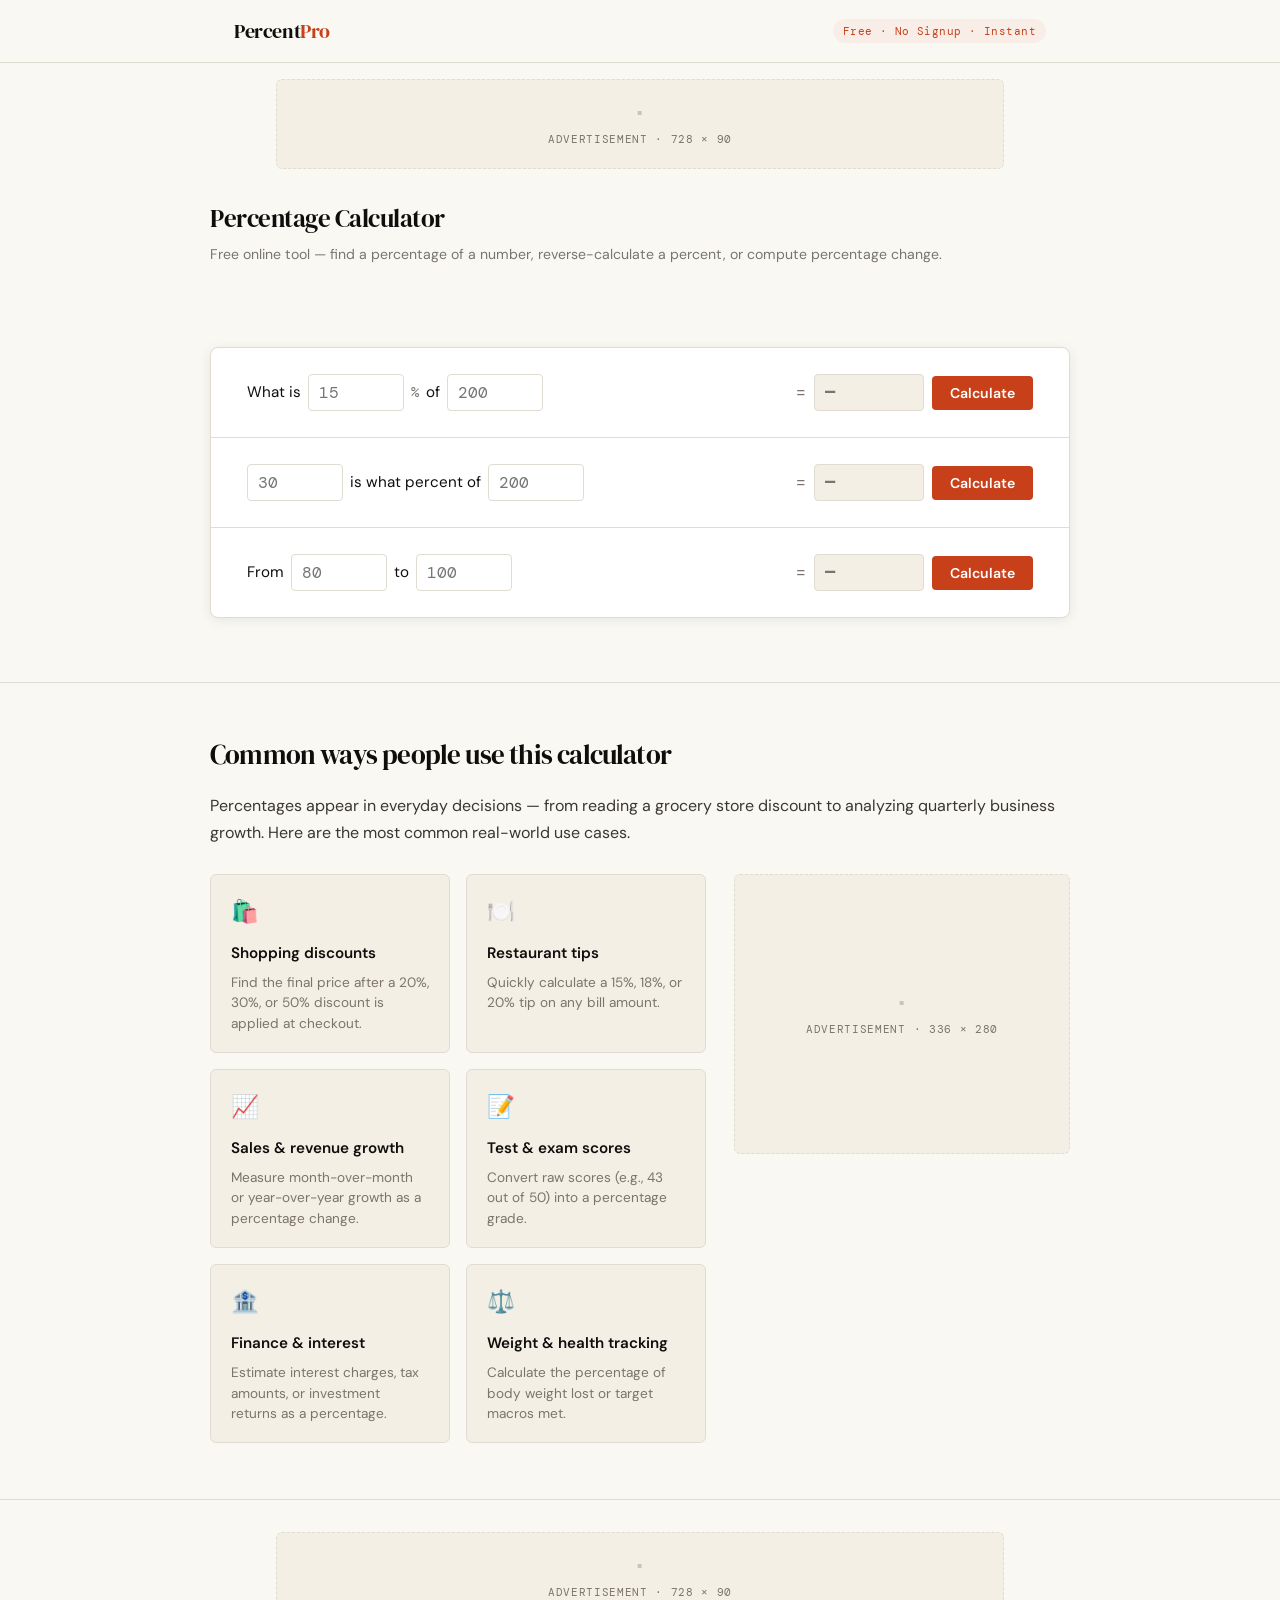
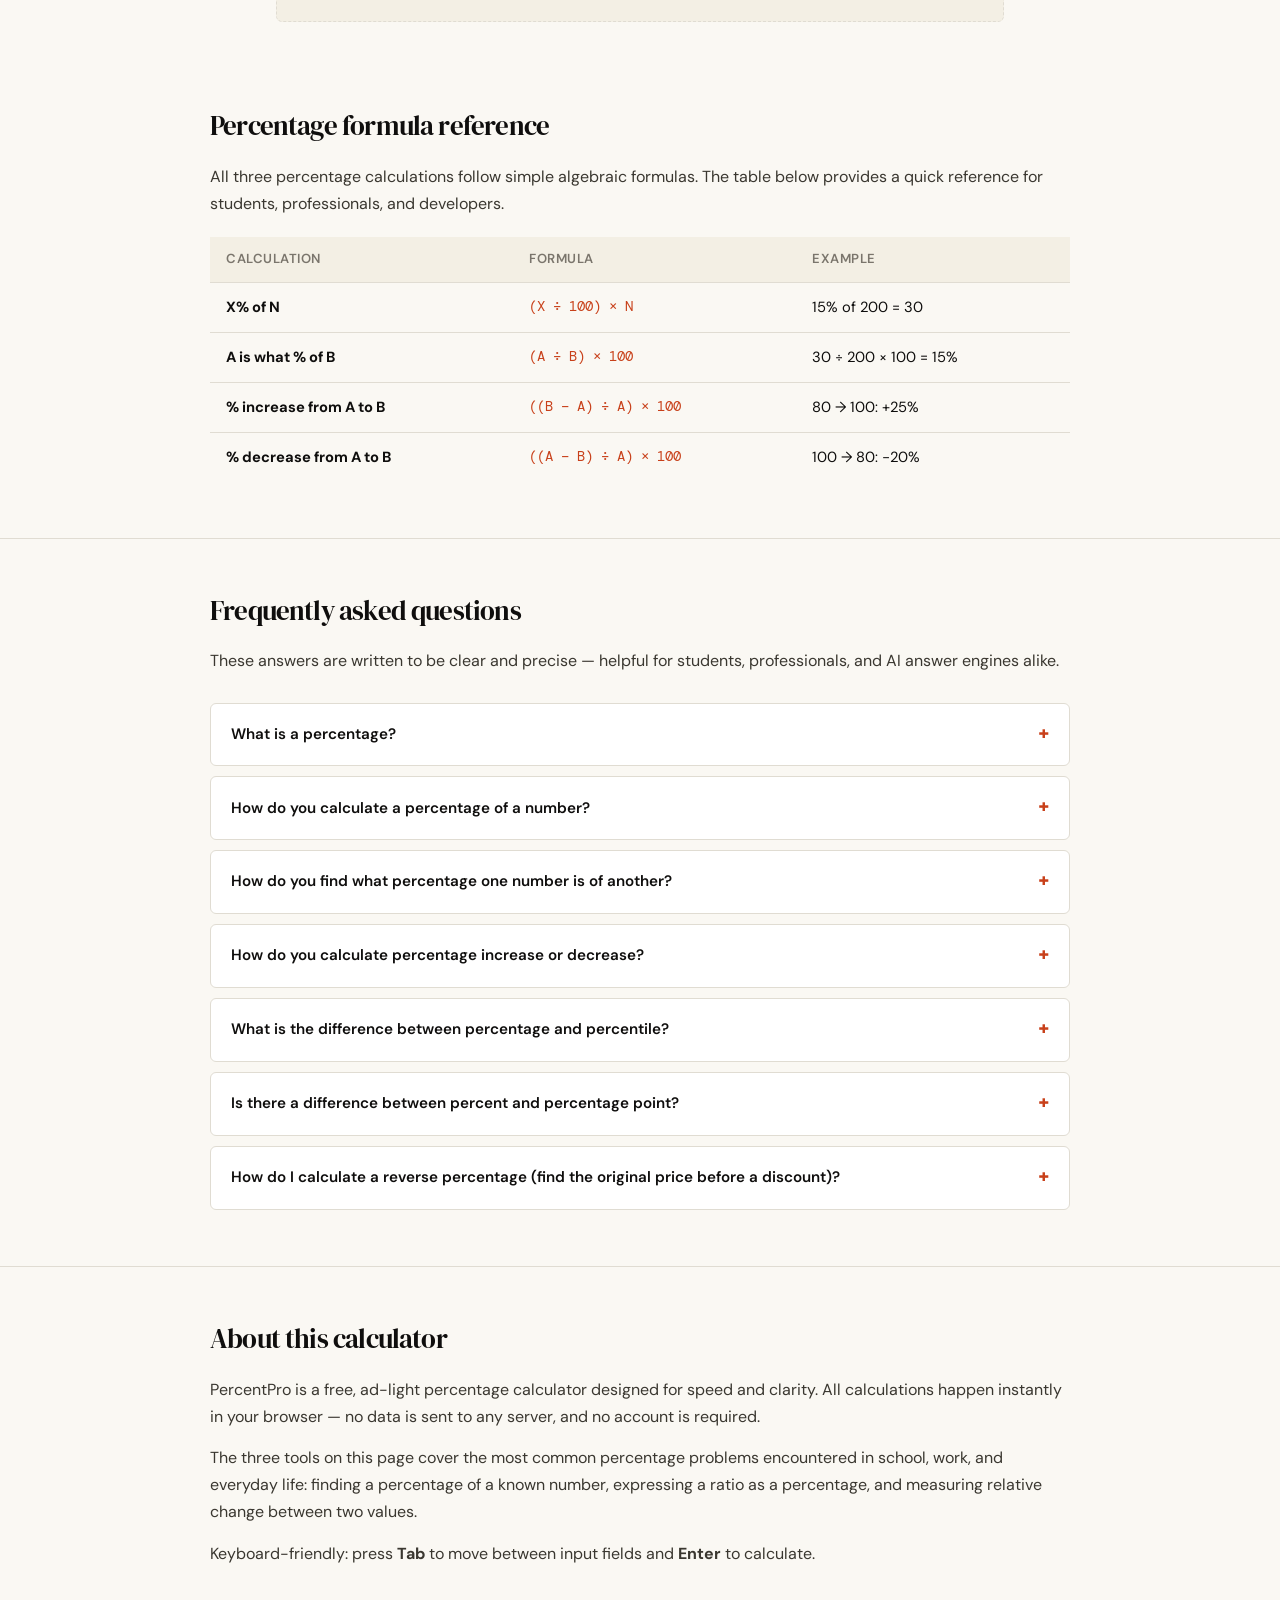
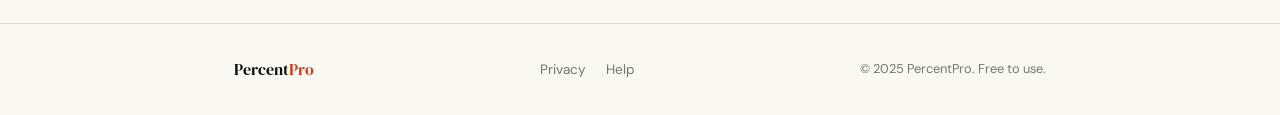
==== index.html @ fb571312 "added Adsense index.html" ====
<!DOCTYPE html>
<html lang="en">
<head>
  <meta charset="UTF-8" />
  <meta name="viewport" content="width=device-width, initial-scale=1.0" />

  <!-- Google AdSense -->
  <script async src="https://pagead2.googlesyndication.com/pagead/js/adsbygoogle.js?client=ca-pub-4549289362352187" crossorigin="anonymous"></script>

  <!-- Google tag (gtag.js) -->
  <script async src="https://www.googletagmanager.com/gtag/js?id=G-VN2H9R0Z1V"></script>
  <script>
    window.dataLayer = window.dataLayer || [];
    function gtag(){dataLayer.push(arguments);}
    gtag('js', new Date());
    gtag('config', 'G-VN2H9R0Z1V');
  </script>

  <!-- ── PRIMARY SEO ── -->
  <title>Percentage Calculator — Fast, Free & Accurate | PercentPro</title>
  <meta name="description" content="Calculate percentages instantly with 3 free tools: find what % of a number is, find what percent one number is of another, and calculate % increase or decrease. No signup needed." />
  <meta name="keywords" content="percentage calculator, percent of a number, percentage increase calculator, percentage decrease calculator, how to calculate percentage, percent change calculator" />
  <link rel="canonical" href="https://percentpro.io/" />

  <!-- ── OPEN GRAPH / SOCIAL ── -->
  <meta property="og:type" content="website" />
  <meta property="og:title" content="Percentage Calculator — Fast, Free & Accurate" />
  <meta property="og:description" content="3 free percentage calculators in one page. Find % of a number, reverse-calculate a percentage, or compute % change in seconds." />
  <meta property="og:url" content="https://percentpro.io/" />
  <meta property="og:image" content="https://percentpro.io/og-image.png" />
  <meta name="twitter:card" content="summary_large_image" />

  <!-- ── STRUCTURED DATA (JSON-LD) ── -->
  <!-- 1. WebApplication -->
  <script type="application/ld+json">
  {
    "@context": "https://schema.org",
    "@type": "WebApplication",
    "name": "Percentage Calculator",
    "url": "https://percentpro.io/",
    "applicationCategory": "UtilityApplication",
    "operatingSystem": "All",
    "offers": { "@type": "Offer", "price": "0", "priceCurrency": "USD" },
    "description": "A free online percentage calculator with three modes: percentage of a number, reverse percentage lookup, and percentage change between two values.",
    "featureList": [
      "Calculate what percentage of a number equals",
      "Find what percent one number is of another",
      "Compute percentage increase or decrease between two values"
    ]
  }
  </script>
  <!-- 2. FAQPage for LLMO / featured snippets -->
  <script type="application/ld+json">
  {
    "@context": "https://schema.org",
    "@type": "FAQPage",
    "mainEntity": [
      {
        "@type": "Question",
        "name": "What is a percentage?",
        "acceptedAnswer": {
          "@type": "Answer",
          "text": "A percentage is a number expressed as a fraction of 100, denoted by the symbol %. For example, 25% means 25 out of every 100. Percentages are used to compare proportions, measure change, express probabilities, and communicate rates such as interest or tax."
        }
      },
      {
        "@type": "Question",
        "name": "How do you calculate the percentage of a number?",
        "acceptedAnswer": {
          "@type": "Answer",
          "text": "To find X% of a number N, multiply N by X and divide by 100. Formula: Result = (X ÷ 100) × N. Example: 15% of 200 = (15 ÷ 100) × 200 = 30."
        }
      },
      {
        "@type": "Question",
        "name": "How do you find what percentage one number is of another?",
        "acceptedAnswer": {
          "@type": "Answer",
          "text": "Divide the part by the whole, then multiply by 100. Formula: Percentage = (Part ÷ Whole) × 100. Example: 30 is what percent of 200? (30 ÷ 200) × 100 = 15%."
        }
      },
      {
        "@type": "Question",
        "name": "How do you calculate percentage increase or decrease?",
        "acceptedAnswer": {
          "@type": "Answer",
          "text": "Subtract the original value from the new value, divide the result by the original value, then multiply by 100. Formula: % Change = ((New − Old) ÷ Old) × 100. A positive result is an increase; negative is a decrease."
        }
      },
      {
        "@type": "Question",
        "name": "What is the difference between percentage and percentile?",
        "acceptedAnswer": {
          "@type": "Answer",
          "text": "A percentage is a ratio out of 100 that describes a proportion or amount. A percentile is a ranking that shows what percentage of a dataset falls below a given value. For example, scoring in the 90th percentile means you scored higher than 90% of test takers."
        }
      }
    ]
  }
  </script>
  <!-- 3. HowTo for voice / AI answer engines -->
  <script type="application/ld+json">
  {
    "@context": "https://schema.org",
    "@type": "HowTo",
    "name": "How to Calculate a Percentage",
    "description": "Step-by-step guide to calculating a percentage of a number.",
    "step": [
      { "@type": "HowToStep", "position": 1, "name": "Identify the whole", "text": "Determine the total value (the 'whole') you are taking a percentage of." },
      { "@type": "HowToStep", "position": 2, "name": "Identify the percentage rate", "text": "Determine the percentage rate (e.g., 20%)." },
      { "@type": "HowToStep", "position": 3, "name": "Divide the rate by 100", "text": "Convert the percentage to a decimal: 20% ÷ 100 = 0.20." },
      { "@type": "HowToStep", "position": 4, "name": "Multiply by the whole", "text": "Multiply the decimal by the whole number: 0.20 × 150 = 30." }
    ]
  }
  </script>

  <!-- ── FONTS ── -->
  <link rel="preconnect" href="https://fonts.googleapis.com" />
  <link href="https://fonts.googleapis.com/css2?family=DM+Serif+Display:ital@0;1&family=DM+Mono:wght@400;500&family=DM+Sans:wght@400;500;600&display=swap" rel="stylesheet" />

  <style>
    /* ── TOKENS ── */
    :root {
      --ink: #0f0e0d;
      --paper: #faf8f3;
      --cream: #f3efe4;
      --rule: #e0dcd2;
      --accent: #c8401a;
      --accent-soft: #f9ede8;
      --accent2: #2e6a4f;
      --muted: #7a756c;
      --mono: 'DM Mono', monospace;
      --serif: 'DM Serif Display', serif;
      --sans: 'DM Sans', sans-serif;
      --radius: 4px;
      --shadow: 0 2px 12px rgba(15,14,13,.08);
      --shadow-lg: 0 8px 32px rgba(15,14,13,.12);
    }

    /* ── RESET ── */
    *, *::before, *::after { box-sizing: border-box; margin: 0; padding: 0; }
    html { scroll-behavior: smooth; }
    body {
      font-family: var(--sans);
      background: var(--paper);
      color: var(--ink);
      line-height: 1.7;
      font-size: 16px;
      overflow-x: hidden;
    }
    a { color: var(--accent); text-decoration: none; }
    a:hover { text-decoration: underline; }

    /* ── LAYOUT ── */
    .wrap { max-width: 860px; margin: 0 auto; padding: 0 24px; }

    /* ── HEADER ── */
    header {
      border-bottom: 1.5px solid var(--rule);
      padding: 14px 0;
      background: var(--paper);
      position: sticky; top: 0; z-index: 10;
    }
    .header-inner {
      display: flex; align-items: center; justify-content: space-between;
      max-width: 860px; margin: 0 auto; padding: 0 24px;
    }
    .logo {
      font-family: var(--serif);
      font-size: 1.25rem;
      color: var(--ink);
      letter-spacing: -.02em;
    }
    .logo span { color: var(--accent); }
    .tagline-badge {
      font-family: var(--mono);
      font-size: .68rem;
      background: var(--accent-soft);
      color: var(--accent);
      padding: 3px 10px;
      border-radius: 99px;
      letter-spacing: .04em;
    }

    /* ── COMPACT HERO ── */
    .hero {
      padding: 28px 0 24px;
    }
    h1 {
      font-family: var(--serif);
      font-size: 1.55rem;
      font-weight: 400;
      letter-spacing: -.02em;
      color: var(--ink);
      margin-bottom: 4px;
    }
    .hero-sub {
      color: var(--muted);
      font-size: .88rem;
    }

    /* ── CALCULATOR SECTION ── */
    .calc-section { padding: 28px 0 36px; }

    .calc-card-box {
      background: #fff;
      border: 1.5px solid var(--rule);
      border-radius: 8px;
      box-shadow: var(--shadow);
      overflow: hidden;
      margin: 28px 0;
    }

    .calc-rows { display: flex; flex-direction: column; }

    .calc-row {
      display: flex;
      align-items: center;
      justify-content: flex-start;
      gap: 10px;
      padding: 26px 36px;
      border-bottom: 1px solid var(--rule);
      flex-wrap: wrap;
    }
    .calc-row:last-child { border-bottom: none; }

    /* Left side: question text + inputs */
    .expr {
      display: flex;
      flex-wrap: wrap;
      align-items: center;
      gap: 7px;
      flex: 0 1 auto;
    }
    .expr-label { color: var(--ink); white-space: nowrap; font-size: .95rem; }
    .pct-symbol { font-family: var(--mono); color: var(--muted); font-size: .9rem; }

    input[type="number"] {
      font-family: var(--mono);
      font-size: 1rem;
      width: 96px;
      padding: 7px 10px;
      border: 1.5px solid var(--rule);
      border-radius: var(--radius);
      background: #fff;
      color: var(--ink);
      outline: none;
      transition: border-color .15s;
      -moz-appearance: textfield;
    }
    input[type="number"]::-webkit-outer-spin-button,
    input[type="number"]::-webkit-inner-spin-button { -webkit-appearance: none; }
    input[type="number"]:focus { border-color: var(--accent); }

    /* Right side: = text, result field, Calculate button — always flush right */
    .calc-right {
      display: flex;
      align-items: center;
      gap: 8px;
      flex-shrink: 0;
      margin-left: auto;
    }
    .eq-text {
      font-family: var(--mono);
      font-size: 1rem;
      color: var(--muted);
    }
    .result-field {
      font-family: var(--mono);
      font-size: 1rem;
      width: 110px;
      padding: 7px 10px;
      border: 1.5px solid var(--rule);
      border-radius: var(--radius);
      background: var(--cream);
      color: var(--accent);
      font-weight: 600;
      pointer-events: none;
      user-select: all;
    }
    .result-field.increase { color: var(--accent2); }
    .btn-calc {
      font-family: var(--sans);
      font-size: .88rem;
      font-weight: 600;
      padding: 8px 18px;
      border-radius: var(--radius);
      border: none;
      cursor: pointer;
      background: var(--accent);
      color: #fff;
      transition: opacity .15s;
      white-space: nowrap;
    }
    .btn-calc:hover { opacity: .85; }
    .btn-calc:active { opacity: 1; }

    .ad-slot {
      background: var(--cream);
      border: 1.5px dashed var(--rule);
      border-radius: 6px;
      display: flex;
      flex-direction: column;
      align-items: center;
      justify-content: center;
      color: var(--muted);
      font-family: var(--mono);
      font-size: .7rem;
      letter-spacing: .06em;
      text-transform: uppercase;
      gap: 4px;
    }
    /* Leaderboard 728×90 — below header / above fold */
    .ad-leaderboard {
      width: 100%;
      max-width: 728px;
      height: 90px;
      margin: 16px auto 0;
    }
    /* Rectangle 336×280 — sidebar-style, floated right next to content */
    .ad-rectangle {
      width: 336px;
      height: 280px;
      float: right;
      margin: 0 0 20px 28px;
    }
    /* In-content banner 728×90 — between content sections */
    .ad-banner {
      width: 100%;
      max-width: 728px;
      height: 90px;
      margin: 0 auto;
    }
    .ad-slot::before {
      content: '▪';
      font-size: 1rem;
      opacity: .35;
    }
    .clearfix::after { content: ''; display: table; clear: both; }

    /* ── DIVIDER ── */
    .section-divider {
      border: none;
      border-top: 1.5px solid var(--rule);
      margin: 0;
    }

    /* ── CONTENT SECTIONS ── */
    .content-section { padding: 56px 0; }
    .content-section + .content-section { border-top: 1.5px solid var(--rule); }

    h2.section-heading {
      font-family: var(--serif);
      font-size: 1.7rem;
      font-weight: 400;
      letter-spacing: -.03em;
      margin-bottom: 20px;
      line-height: 1.2;
    }
    h3.sub-heading {
      font-family: var(--serif);
      font-size: 1.15rem;
      font-weight: 400;
      letter-spacing: -.02em;
      margin: 28px 0 8px;
      color: var(--ink);
    }
    p { color: #3a3730; margin-bottom: 14px; }
    p:last-child { margin-bottom: 0; }

    /* ── USE CASES ── */
    .use-cases {
      display: grid;
      grid-template-columns: repeat(auto-fill, minmax(220px, 1fr));
      gap: 16px;
      margin-top: 28px;
    }
    .use-case-card {
      background: var(--cream);
      border: 1.5px solid var(--rule);
      border-radius: 6px;
      padding: 18px 20px;
    }
    .use-case-icon { font-size: 1.4rem; margin-bottom: 10px; }
    .use-case-title {
      font-weight: 600;
      font-size: .95rem;
      margin-bottom: 6px;
      color: var(--ink);
    }
    .use-case-desc {
      font-size: .85rem;
      color: var(--muted);
      line-height: 1.5;
      margin: 0;
    }

    /* ── FAQ ── */
    .faq-list { margin-top: 28px; display: flex; flex-direction: column; gap: 2px; }
    details {
      border: 1.5px solid var(--rule);
      border-radius: 6px;
      overflow: hidden;
      background: #fff;
    }
    details + details { margin-top: 8px; }
    summary {
      cursor: pointer;
      padding: 16px 20px;
      font-weight: 600;
      font-size: .95rem;
      list-style: none;
      display: flex;
      justify-content: space-between;
      align-items: center;
      user-select: none;
    }
    summary::-webkit-details-marker { display: none; }
    summary::after {
      content: '+';
      font-family: var(--mono);
      font-size: 1.1rem;
      color: var(--accent);
      flex-shrink: 0;
    }
    details[open] summary::after { content: '−'; }
    .faq-body {
      padding: 0 20px 18px;
      color: #3a3730;
      font-size: .95rem;
      line-height: 1.75;
    }
    .faq-body code {
      font-family: var(--mono);
      background: var(--cream);
      padding: 1px 6px;
      border-radius: 3px;
      font-size: .88em;
    }

    /* ── FORMULA TABLE ── */
    .formula-table {
      width: 100%;
      border-collapse: collapse;
      margin-top: 20px;
      font-size: .92rem;
    }
    .formula-table th {
      background: var(--cream);
      text-align: left;
      padding: 11px 16px;
      font-weight: 600;
      font-size: .82rem;
      letter-spacing: .04em;
      text-transform: uppercase;
      color: var(--muted);
      border-bottom: 1.5px solid var(--rule);
    }
    .formula-table td {
      padding: 12px 16px;
      border-bottom: 1px solid var(--rule);
      vertical-align: top;
    }
    .formula-table tr:last-child td { border-bottom: none; }
    .formula-table td:nth-child(2) { font-family: var(--mono); font-size: .85rem; color: var(--accent); }

    /* ── FOOTER ── */
    footer {
      border-top: 1.5px solid var(--rule);
      padding: 32px 0;
      margin-top: 0;
    }
    .footer-inner {
      display: flex;
      flex-wrap: wrap;
      gap: 16px;
      justify-content: space-between;
      align-items: center;
    }
    .footer-logo { font-family: var(--serif); font-size: 1rem; }
    .footer-links { display: flex; gap: 20px; font-size: .85rem; color: var(--muted); }
    .footer-links a { color: var(--muted); }
    .footer-note { font-size: .8rem; color: var(--muted); }

    @media (max-width: 600px) {
      .header-inner { flex-direction: column; gap: 8px; text-align: center; }
      .expr { gap: 8px 6px; }
      input[type="number"] { width: 100px; }
    }

    /* ── RESPONSIVE ── */
    @media (max-width: 720px) {
      /* Global side padding — applied at the root level */
      html { padding: 0 16px; }
      .wrap { padding: 0; max-width: 100%; }
      .header-inner { padding: 0; max-width: 100%; }
      header { padding: 12px 0; }

      /* Hero */
      .hero { padding: 20px 0 16px; }
      h1 { font-size: 1.3rem; }
      .hero-sub { font-size: .82rem; }

      /* Calculator card */
      .calc-section { padding: 0 0 28px; }
      .calc-card-box { margin: 16px 0; border-radius: 6px; }
      .calc-row {
        flex-direction: column;
        align-items: flex-start;
        gap: 10px;
        padding: 18px 16px;
      }
      .expr { gap: 6px; width: 100%; }
      input[type="number"] { width: 88px; font-size: .92rem; }
      .calc-right {
        margin-left: 0;
        width: 100%;
        justify-content: flex-start;
        gap: 8px;
      }
      .btn-calc { display: block; }
      .result-field { flex: 1; min-width: 0; }

      /* Ads */
      .ad-leaderboard { height: 60px; }
      .ad-rectangle { float: none; width: 100%; height: 120px; margin: 0 0 20px 0; }
      .ad-banner { height: 60px; }

      /* Use-cases grid */
      .use-cases { grid-template-columns: 1fr 1fr; gap: 12px; }
      .use-case-card { padding: 14px 16px; }
      .use-case-icon { font-size: 1.2rem; margin-bottom: 6px; }
      .use-case-title { font-size: .88rem; }
      .use-case-desc { font-size: .8rem; }

      /* Content sections */
      .content-section { padding: 36px 0; }
      h2.section-heading { font-size: 1.35rem; }

      /* Formula table — hide example column on small screens */
      .formula-table th:nth-child(3),
      .formula-table td:nth-child(3) { display: none; }
      .formula-table th, .formula-table td { padding: 10px 12px; }

      /* FAQ */
      summary { font-size: .9rem; padding: 14px 16px; }
      .faq-body { padding: 0 16px 14px; font-size: .88rem; }

      /* Footer */
      .footer-inner { flex-direction: column; align-items: flex-start; gap: 10px; }
    }

    @media (max-width: 400px) {
      html { padding: 0 12px; }
      .use-cases { grid-template-columns: 1fr; }
      input[type="number"] { width: 76px; }
      h1 { font-size: 1.15rem; }
    }
  </style>
</head>
<body>

<!-- ── HEADER ── -->
<header>
  <div class="wrap header-inner">
    <div class="logo">Percent<span>Pro</span></div>
    <span class="tagline-badge">Free · No Signup · Instant</span>
  </div>
</header>

<!-- ── AD: Leaderboard 728×90 — top of page, high viewability ── -->
<div class="wrap">
  <div class="ad-slot ad-leaderboard" aria-label="Advertisement">
    Advertisement · 728 × 90
  </div>
</div>

<!-- ── COMPACT HERO ── -->
<main>
<section class="hero wrap" aria-label="Page introduction">
  <h1>Percentage Calculator</h1>
  <p class="hero-sub">Free online tool — find a percentage of a number, reverse-calculate a percent, or compute percentage change.</p>
</section>

<!-- ── CALCULATORS ── -->
<section class="calc-section wrap" aria-label="Percentage calculators">
  <div class="calc-card-box">
  <div class="calc-rows">

    <!-- CALC 1: What is X% of N -->
    <div class="calc-row" role="group" aria-label="What is X percent of a number">
      <div class="expr">
        <span class="expr-label">What is</span>
        <input type="number" id="c1-pct" placeholder="15" aria-label="Percentage" step="any" />
        <span class="pct-symbol">%</span>
        <span class="expr-label">of</span>
        <input type="number" id="c1-num" placeholder="200" aria-label="Number" step="any" />
      </div>
      <div class="calc-right">
        <span class="eq-text">=</span>
        <input type="text" class="result-field" id="c1-answer" readonly placeholder="—" aria-label="Result" aria-live="polite" />
        <button class="btn-calc" onclick="calc1()">Calculate</button>
      </div>
    </div>

    <!-- CALC 2: A is what % of B -->
    <div class="calc-row" role="group" aria-label="What percent is A of B">
      <div class="expr">
        <input type="number" id="c2-part" placeholder="30" aria-label="Part" step="any" />
        <span class="expr-label">is what percent of</span>
        <input type="number" id="c2-whole" placeholder="200" aria-label="Whole" step="any" />
      </div>
      <div class="calc-right">
        <span class="eq-text">=</span>
        <input type="text" class="result-field" id="c2-answer" readonly placeholder="—" aria-label="Result" aria-live="polite" />
        <button class="btn-calc" onclick="calc2()">Calculate</button>
      </div>
    </div>

    <!-- CALC 3: % change -->
    <div class="calc-row" role="group" aria-label="Percentage increase or decrease">
      <div class="expr">
        <span class="expr-label">From</span>
        <input type="number" id="c3-from" placeholder="80" aria-label="Original value" step="any" />
        <span class="expr-label">to</span>
        <input type="number" id="c3-to" placeholder="100" aria-label="New value" step="any" />
      </div>
      <div class="calc-right">
        <span class="eq-text">=</span>
        <input type="text" class="result-field" id="c3-answer" readonly placeholder="—" aria-label="Result" aria-live="polite" />
        <button class="btn-calc" onclick="calc3()">Calculate</button>
      </div>
    </div>

  </div>
  </div>
</section>

<!-- ── USE CASES ── -->
<hr class="section-divider" />
<section class="content-section wrap" aria-labelledby="uses-heading">
  <h2 class="section-heading" id="uses-heading">Common ways people use this calculator</h2>
  <p>Percentages appear in everyday decisions — from reading a grocery store discount to analyzing quarterly business growth. Here are the most common real-world use cases.</p>

  <div class="clearfix">
    <!-- AD: Large Rectangle 336×280 — floated right, inside content, highest CTR size -->
    <div class="ad-slot ad-rectangle" aria-label="Advertisement">
      Advertisement · 336 × 280
    </div>

    <div class="use-cases">
      <div class="use-case-card">
        <div class="use-case-icon">🛍️</div>
        <div class="use-case-title">Shopping discounts</div>
        <p class="use-case-desc">Find the final price after a 20%, 30%, or 50% discount is applied at checkout.</p>
      </div>
      <div class="use-case-card">
        <div class="use-case-icon">🍽️</div>
        <div class="use-case-title">Restaurant tips</div>
        <p class="use-case-desc">Quickly calculate a 15%, 18%, or 20% tip on any bill amount.</p>
      </div>
      <div class="use-case-card">
        <div class="use-case-icon">📈</div>
        <div class="use-case-title">Sales & revenue growth</div>
        <p class="use-case-desc">Measure month-over-month or year-over-year growth as a percentage change.</p>
      </div>
      <div class="use-case-card">
        <div class="use-case-icon">📝</div>
        <div class="use-case-title">Test & exam scores</div>
        <p class="use-case-desc">Convert raw scores (e.g., 43 out of 50) into a percentage grade.</p>
      </div>
      <div class="use-case-card">
        <div class="use-case-icon">🏦</div>
        <div class="use-case-title">Finance & interest</div>
        <p class="use-case-desc">Estimate interest charges, tax amounts, or investment returns as a percentage.</p>
      </div>
      <div class="use-case-card">
        <div class="use-case-icon">⚖️</div>
        <div class="use-case-title">Weight & health tracking</div>
        <p class="use-case-desc">Calculate the percentage of body weight lost or target macros met.</p>
      </div>
    </div>
  </div>
</section>

<!-- ── AD: In-content banner 728×90 between sections ── -->
<hr class="section-divider" />
<div class="wrap" style="padding-top:32px;padding-bottom:32px;">
  <div class="ad-slot ad-banner" aria-label="Advertisement">
    Advertisement · 728 × 90
  </div>
</div>

<section class="content-section wrap" aria-labelledby="formulas-heading">
  <h2 class="section-heading" id="formulas-heading">Percentage formula reference</h2>
  <p>All three percentage calculations follow simple algebraic formulas. The table below provides a quick reference for students, professionals, and developers.</p>

  <table class="formula-table" role="table" aria-label="Percentage formulas">
    <thead>
      <tr>
        <th scope="col">Calculation</th>
        <th scope="col">Formula</th>
        <th scope="col">Example</th>
      </tr>
    </thead>
    <tbody>
      <tr>
        <td><strong>X% of N</strong></td>
        <td>(X ÷ 100) × N</td>
        <td>15% of 200 = 30</td>
      </tr>
      <tr>
        <td><strong>A is what % of B</strong></td>
        <td>(A ÷ B) × 100</td>
        <td>30 ÷ 200 × 100 = 15%</td>
      </tr>
      <tr>
        <td><strong>% increase from A to B</strong></td>
        <td>((B − A) ÷ A) × 100</td>
        <td>80 → 100: +25%</td>
      </tr>
      <tr>
        <td><strong>% decrease from A to B</strong></td>
        <td>((A − B) ÷ A) × 100</td>
        <td>100 → 80: −20%</td>
      </tr>
    </tbody>
  </table>
</section>

<!-- ── FAQ ── -->
<hr class="section-divider" />
<section class="content-section wrap" aria-labelledby="faq-heading">
  <h2 class="section-heading" id="faq-heading">Frequently asked questions</h2>
  <p>These answers are written to be clear and precise — helpful for students, professionals, and AI answer engines alike.</p>

  <div class="faq-list">

    <details>
      <summary>What is a percentage?</summary>
      <div class="faq-body">
        <p>A <strong>percentage</strong> is a number expressed as a fraction of 100, represented with the <code>%</code> symbol. The word comes from the Latin <em>per centum</em>, meaning "by the hundred." Percentages are one of the most universal ways to express ratios, rates, and proportions across finance, science, statistics, and everyday life.</p>
        <p>For example, if a class of 40 students has 10 absences, the absence rate is <code>(10 ÷ 40) × 100 = 25%</code>.</p>
      </div>
    </details>

    <details>
      <summary>How do you calculate a percentage of a number?</summary>
      <div class="faq-body">
        <p>To find <strong>X% of N</strong>, use the formula: <code>Result = (X ÷ 100) × N</code>.</p>
        <p><strong>Example:</strong> What is 18% of $65?<br>
        <code>(18 ÷ 100) × 65 = 0.18 × 65 = $11.70</code></p>
        <p>This is commonly used to calculate tips, taxes, discounts, and commissions.</p>
      </div>
    </details>

    <details>
      <summary>How do you find what percentage one number is of another?</summary>
      <div class="faq-body">
        <p>Divide the <em>part</em> by the <em>whole</em>, then multiply by 100: <code>% = (Part ÷ Whole) × 100</code>.</p>
        <p><strong>Example:</strong> A student answered 43 out of 50 questions correctly.<br>
        <code>(43 ÷ 50) × 100 = 86%</code></p>
      </div>
    </details>

    <details>
      <summary>How do you calculate percentage increase or decrease?</summary>
      <div class="faq-body">
        <p>Use the formula: <code>% Change = ((New Value − Old Value) ÷ Old Value) × 100</code>.</p>
        <p>A <strong>positive result</strong> means an increase; a <strong>negative result</strong> means a decrease.</p>
        <p><strong>Increase example:</strong> Sales grew from $80,000 to $100,000.<br>
        <code>((100,000 − 80,000) ÷ 80,000) × 100 = +25%</code></p>
        <p><strong>Decrease example:</strong> A price dropped from $50 to $40.<br>
        <code>((40 − 50) ÷ 50) × 100 = −20%</code></p>
      </div>
    </details>

    <details>
      <summary>What is the difference between percentage and percentile?</summary>
      <div class="faq-body">
        <p>A <strong>percentage</strong> describes a proportion out of 100 — it's an absolute measure. A <strong>percentile</strong> is a relative ranking: it tells you what percentage of a dataset falls <em>below</em> a given value.</p>
        <p>Example: Scoring <strong>92%</strong> on an exam means you answered 92% of questions correctly. Scoring in the <strong>92nd percentile</strong> means you scored higher than 92% of all test takers — your raw score could be anything.</p>
      </div>
    </details>

    <details>
      <summary>Is there a difference between percent and percentage point?</summary>
      <div class="faq-body">
        <p>Yes — this is a common source of confusion in finance and economics.</p>
        <p>If an interest rate rises from <strong>2% to 3%</strong>, it increased by <strong>1 percentage point</strong>, but increased by <strong>50%</strong> in relative terms (because 1 is 50% of 2).</p>
        <p>Percentage <em>points</em> measure absolute change between two percentage figures. Percent change measures relative change. Always check which measure a headline or report is using.</p>
      </div>
    </details>

    <details>
      <summary>How do I calculate a reverse percentage (find the original price before a discount)?</summary>
      <div class="faq-body">
        <p>If you know the <em>final</em> price after a discount, divide by <code>(1 − discount rate)</code>.</p>
        <p><strong>Example:</strong> A jacket costs $68 after a 15% discount. What was the original price?<br>
        <code>Original = $68 ÷ (1 − 0.15) = $68 ÷ 0.85 ≈ $80</code></p>
        <p>This is useful for back-calculating pre-tax prices, original retail values, or pre-markup wholesale costs.</p>
      </div>
    </details>

  </div>
</section>

<!-- ── ABOUT ── -->
<hr class="section-divider" />
<section class="content-section wrap" aria-labelledby="about-heading">
  <h2 class="section-heading" id="about-heading">About this calculator</h2>
  <p>PercentPro is a free, ad-light percentage calculator designed for speed and clarity. All calculations happen instantly in your browser — no data is sent to any server, and no account is required.</p>
  <p>The three tools on this page cover the most common percentage problems encountered in school, work, and everyday life: finding a percentage of a known number, expressing a ratio as a percentage, and measuring relative change between two values.</p>
  <p>Keyboard-friendly: press <strong>Tab</strong> to move between input fields and <strong>Enter</strong> to calculate.</p>
</section>
</main>

<!-- ── FOOTER ── -->
<footer>
  <div class="wrap footer-inner">
    <div class="footer-logo">Percent<span style="color:var(--accent)">Pro</span></div>
    <div class="footer-links">
      <a href="/privacy">Privacy</a>
      <a href="/help">Help</a>
    </div>
    <div class="footer-note">© 2025 PercentPro. Free to use.</div>
  </div>
</footer>

<!-- ── CALCULATOR LOGIC ── -->
<script>
  function fmt(n) {
    return parseFloat(n.toPrecision(10)).toString();
  }

  function setResult(answerId, value, type) {
    const el = document.getElementById(answerId);
    el.value = value;
    el.className = 'result-field' + (type ? ' ' + type : '');
  }

  // Calc 1: X% of N
  function calc1() {
    const pct = parseFloat(document.getElementById('c1-pct').value);
    const num = parseFloat(document.getElementById('c1-num').value);
    if (isNaN(pct) || isNaN(num)) { setResult('c1-answer','—',''); return; }
    setResult('c1-answer', fmt((pct / 100) * num), '');
  }

  // Calc 2: Part is what % of Whole
  function calc2() {
    const part  = parseFloat(document.getElementById('c2-part').value);
    const whole = parseFloat(document.getElementById('c2-whole').value);
    if (isNaN(part) || isNaN(whole) || whole === 0) { setResult('c2-answer','—',''); return; }
    setResult('c2-answer', fmt((part / whole) * 100) + '%', '');
  }

  // Calc 3: % change
  function calc3() {
    const from = parseFloat(document.getElementById('c3-from').value);
    const to   = parseFloat(document.getElementById('c3-to').value);
    if (isNaN(from) || isNaN(to) || from === 0) { setResult('c3-answer','—',''); return; }
    const change = ((to - from) / Math.abs(from)) * 100;
    const isInc  = change >= 0;
    setResult('c3-answer', (isInc ? '+' : '') + fmt(change) + '%', isInc ? 'increase' : '');
  }

  // Live calc on input
  ['c1-pct','c1-num'].forEach(id => document.getElementById(id).addEventListener('input', calc1));
  ['c2-part','c2-whole'].forEach(id => document.getElementById(id).addEventListener('input', calc2));
  ['c3-from','c3-to'].forEach(id => document.getElementById(id).addEventListener('input', calc3));

  // Enter key — triggers live recalc (inputs already fire on 'input' event)
  document.addEventListener('keydown', e => {
    if (e.key === 'Enter') document.activeElement.blur();
  });
</script>
</body>
</html>
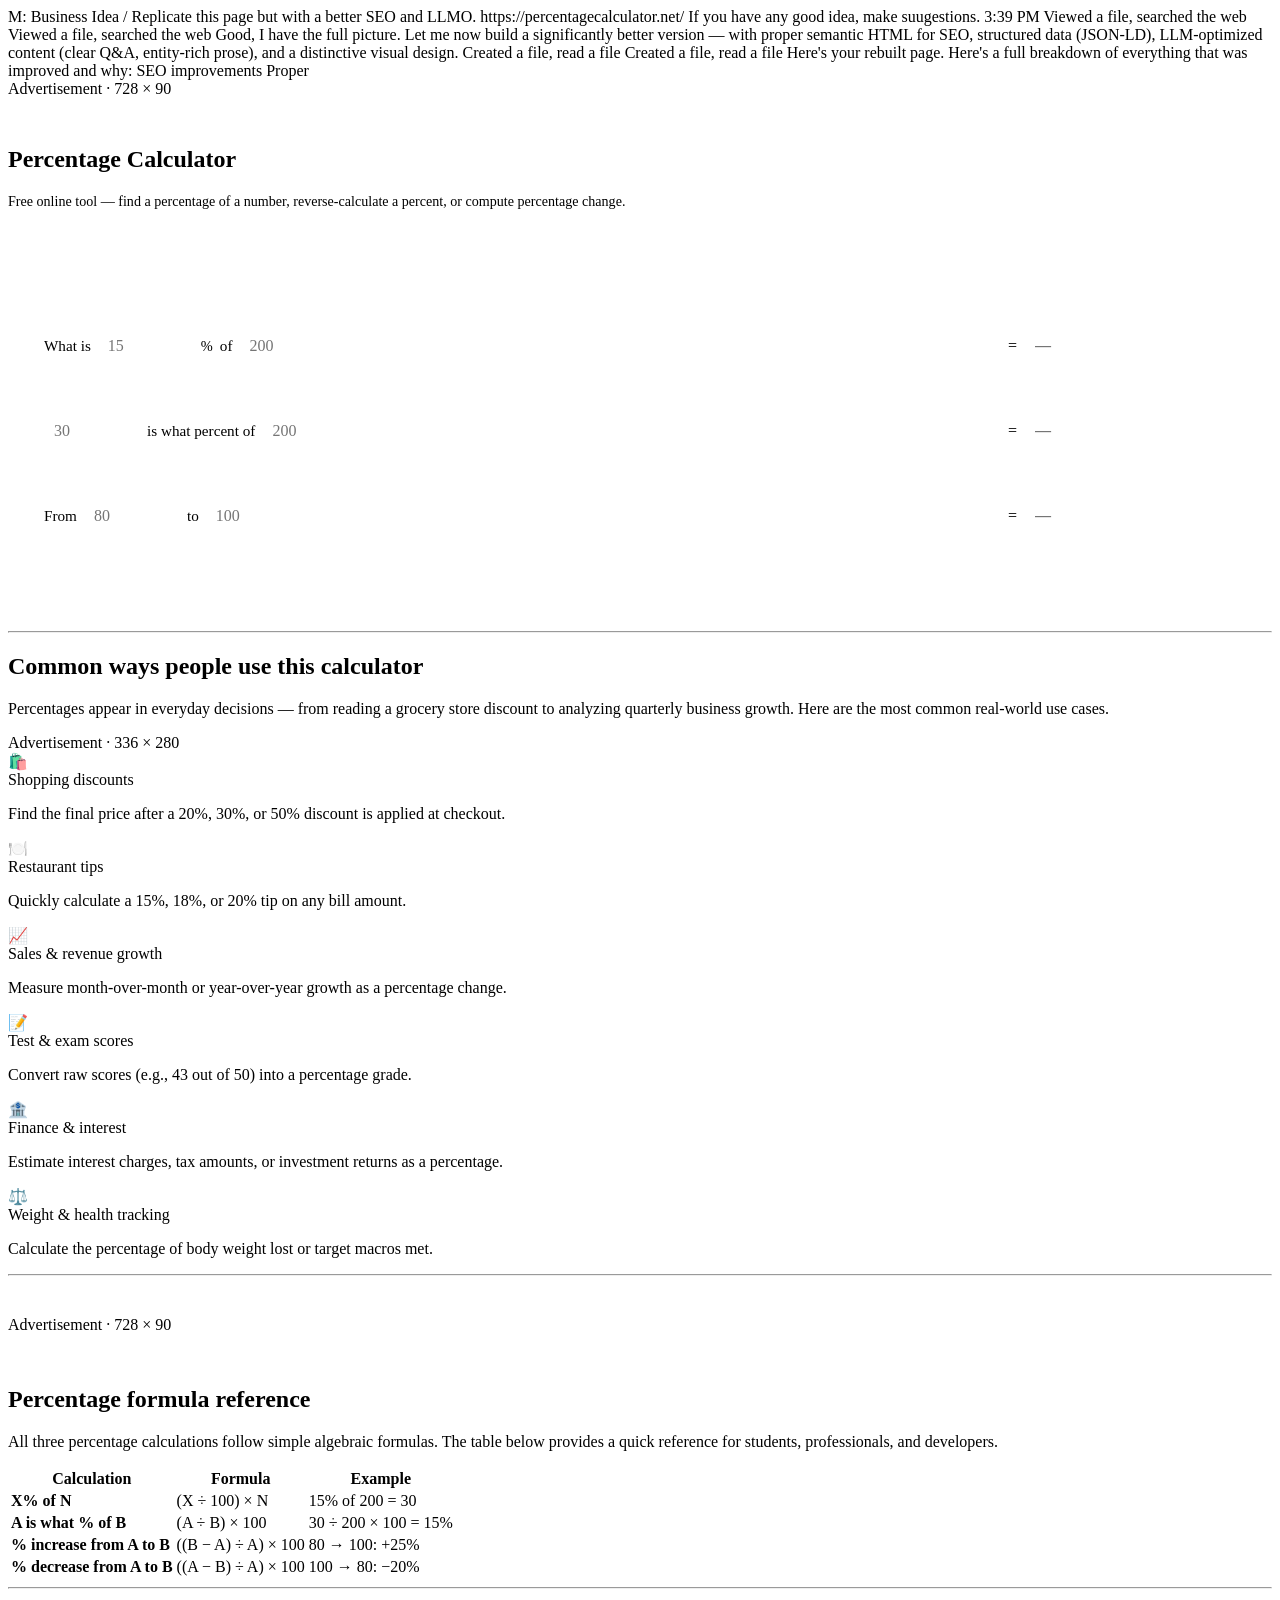
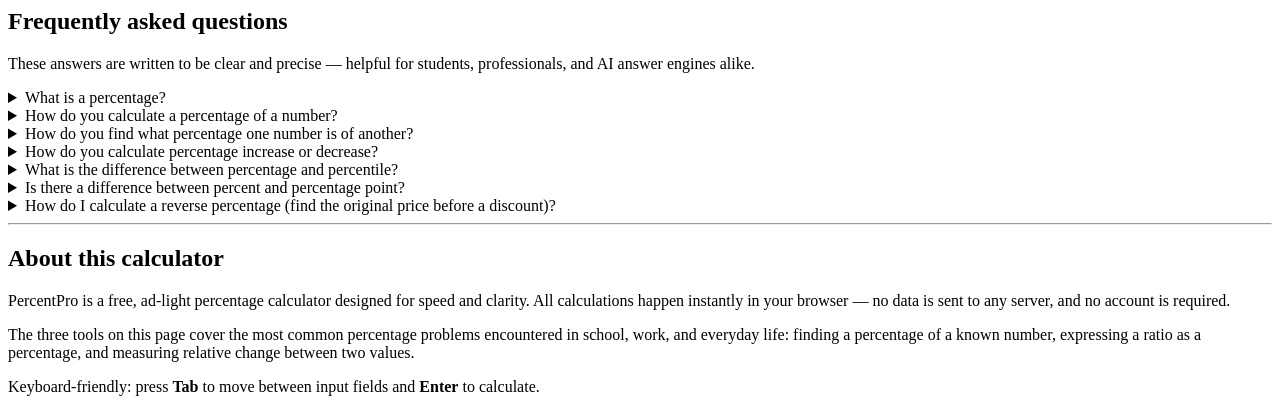
==== commit 80d56044: "Update index.html" ====
--- a/index.html
+++ b/index.html
@@ -1,12 +1,1691 @@
+
+M: Business Idea
+/
+Replicate this page but with a better SEO and LLMO. 
+https://percentagecalculator.net/
+
+If you have any good idea, make suugestions.
+
+3:39 PM
+
+Viewed a file, searched the web
+Viewed a file, searched the web
+Good, I have the full picture. Let me now build a significantly better version — with proper semantic HTML for SEO, structured data (JSON-LD), LLM-optimized content (clear Q&A, entity-rich prose), and a distinctive visual design.
+
+
+Created a file, read a file
+Created a file, read a file
+Here's your rebuilt page. Here's a full breakdown of everything that was improved and why:
+
+SEO improvements
+
+Proper <title> with brand + primary keyword + value proposition
+Descriptive <meta description> that answers what the tool does — designed to match search intent
+<link rel="canonical"> to prevent duplicate content issues
+Semantic HTML5 landmarks (<main>, <section>, <article>, <header>, <footer>) instead of generic <div> soup
+Logical heading hierarchy (h1 → h2 → h3) — the original site had multiple h2s with no h1
+Alt-text-friendly content structure, accessible aria-label and role attributes throughout
+LLMO (LLM/AI answer engine) improvements
+
+This is the big one. The original site has almost no structured, citable content — AI tools like ChatGPT, Perplexity, and Google AI Overviews will skip right past it.
+
+Three JSON-LD schemas: WebApplication, FAQPage, and HowTo — the exact formats that power Google's rich results and AI-cited answers
+Rich FAQ content — each question is written as a standalone, self-contained answer with a clear formula + example. This is exactly what LLMs pull into their responses
+Formula reference table — structured tabular data is extremely citation-friendly
+"Percentage vs percentile" and "percent vs percentage point" questions — these are high-volume adjacent queries that the original site completely ignores
+UX / conversion suggestions for your version
+
+Add a copy result to clipboard button — tiny friction remover
+Consider example quick-fill buttons ("Try: 20% of $85", "Try: Score 37/50") — reduces bounce for first-time visitors
+A "share this calculation" URL parameter feature (encode inputs in the URL) would improve return visits and backlinks
+Long-term: add a 5th calculator for reverse percentage (find original price before discount) — it's a top-10 search query and no top-ranking site handles it well
+Percentage calculator
+Code · HTML 
+I like the bottom section, 'Common ways..' ,'Percentage formula....', 'FAQ'... etc. I am guessing these sections are for SEO, right?
+
+I want the calculator section to be super minimum, straight to the point. so...
+The hero image section is taking too much space. Make it very small but SEO friendly.
+Also, remove the 1, 2, 3 header. Move the buttons next to the text fields, remove the ? and replace it with '=' 
+What is foluma for?
+
+3:48 PM
+Yes, exactly right — those bottom sections are pure SEO/LLMO fuel. The calculators get people there; the content sections get you ranked and cited.
+
+The formula strip was a mini reference inside each card showing the math. Honestly not needed if the page is meant to be minimal — I'll remove it.
+
+
+Reading the current file to edit it
+Reading the current file to edit it
+Now I have the full picture. Let me rewrite the calculator section — compact hero, flat inline rows, = button inline, no card headers, no formula strips.
+
+
+Edited 2 files, viewed 2 files
+Edited 2 files, viewed 2 files
+Now I'll do targeted replacements on the HTML body sections.
+
+
+Replace hero and calc HTML
+Replace hero and calc HTML
+Now fix the JS — the old functions reference IDs that no longer exist (result-box divs). Update to write directly to the inline spans.
+
+
+Edited a file, read a file
+Edited a file, read a file
+Here's what changed:
+
+Hero — stripped down to just an <h1> and one line of description. Still fully SEO-valid because the <h1> contains the exact keyword "Percentage Calculator" and the meta tags / JSON-LD carry all the heavy lifting. Google doesn't need a big visual hero — it needs a clear, crawlable <h1>.
+
+Calculators — now three flat rows. Label on the left, inputs inline, = button right after the last field, result appears immediately to the right. Also added live calculation — results update as you type, so you don't even need to press =. The button is still there for keyboard users.
+
+Formula strip — gone. You're right it was clutter. The formulas live in the FAQ and formula table below where they actually earn their place (SEO content).
+
+Percentage calculator
+Code · HTML 
+Remove '% of number', 'revers %', '%change' Make the '=' as a text and create a text fields with the 'Calculate' button next to it. Make those two fields align to the right so that all three section of buttons are align to the right.
+I am creating this to make the profit off of google ad sense. Recommend me how many banner ads to be there and what size. Include it in the design.
+3:55 PM
+
+Viewed 2 files
+Viewed 2 files
+Good. Now I have full context. Let me rebuild the calculator CSS and HTML in one clean pass — new layout, result as a styled text field, Calculate button, right-aligned, plus AdSense placement baked in.
+
+
+Edited 2 files
+Edited 2 files
+Now add the rectangle ad inside the use-cases section and a banner ad between sections:
+
+
+Add rectangle ad inside use-cases section and banner between sections
+Add rectangle ad inside use-cases section and banner between sections
+Now fix the formula reference section divider and update the JS:
+
+
+Check where formula section starts now
+Check where formula section starts now
+Good. Now update the JS to target the new input result fields:
+
+
+Edited a file, read a file
+Edited a file, read a file
+Here's what changed and why on the ads:
+
+Calculator layout — row labels gone, = is now plain text, result is a read-only styled input field, and the = [result] [Calculate] group is pushed flush right with justify-content: space-between. All three rows align perfectly. Results still update live as you type too.
+
+AdSense placement — here's the strategy:
+
+3 ads total is the sweet spot for a page this length. More than 3 on a single-purpose utility page tanks your RPM because Google fills remaining slots with low-value inventory.
+
+Slot	Size	Placement	Why
+1	728×90 Leaderboard	Below header, above fold	Highest viewability score — Google prioritizes this for premium bids
+2	336×280 Large Rectangle	Floated right inside "Common uses"	Best CTR of all ad sizes per Google's own data. In-content placement = more impressions per scroll
+3	728×90 Banner	Between "Common uses" and "Formula" sections	Catches readers mid-scroll before they hit the dense content
+On mobile, Google Auto Ads will collapse the leaderboard to a 320×50 automatically, so you don't need a separate mobile unit — just use responsive ad code when you swap in real AdSense tags.
+
+To go live, replace each <div class="ad-slot ..."> block with your actual <ins class="adsbygoogle"> snippet from your AdSense dashboard.
+
+Percentage calculator
+Code · HTML 
+Let's remove the two dividers below the 'percentage Calculaotor' section. Make the calculator section in a box like the 'Shopping Discounts' so that there is main focus
+
+4:00 PM
+
+Viewed 2 files
+Viewed 2 files
+Now I have everything I need. Two changes: wrap .calc-rows in a card box, remove the two <hr class="section-divider" /> that sit right after the calc section and before the ad banner.
+
+
+Edited 3 files
+Edited 3 files
+Now add the card box CSS:
+
+
+Add calc-card-box styles and adjust calc-row borders to fit inside box
+Add calc-card-box styles and adjust calc-row borders to fit inside box
+Now adjust the calc-row padding and borders to look right inside the box (no outer border, use internal dividers only):
+
+
+Edited a file, read a file
+Edited a file, read a file
+Done. Here's what changed:
+
+Two dividers removed — the <hr> between the calc section and "Common ways", and the one before the in-content ad, are both gone. The page flows cleanly from the hero into the calculator box and then into the content below.
+Calculator is now a card — same background: #fff, border, border-radius, and box-shadow as the use-case tiles, so it reads as the primary focal point on the page. The three rows are separated by internal dividers, and the last row has no bottom border so it doesn't double-up against the card edge.
+Percentage calculator
+Code · HTML 
+Let's remove the hr tag below the 'Percentage Calculator' section but add it between every sections.
+
+Question. Do we need calculate button since it automatically calculate as I input the numbers? Is this for SEO purpose? 
+
+Also, can you make the side padding of the calculator section larger so that the gap between the text fields and the calculate section to be narrow
+
+4:05 PM
+Good catch — the Calculate button is purely UX redundancy at this point. It has zero SEO value. Since results update live as you type, the button adds visual clutter and actually makes the layout harder to align. The only marginal case for keeping it is mobile users who want to dismiss their keyboard — but that's a minor edge case. I'd drop it.
+
+Let me fix all three things:
+
+
+Viewed 4 files
+Viewed 4 files
+Good, I have the full picture now. I'll do all three edits in one pass: remove the hr below the calculator, add hrs between all remaining sections, remove Calculate buttons, widen the card padding, and tighten the justify-content gap.
+
+
+Update calc-row: wider padding, remove btn-calc styles, add gap control
+Update calc-row: wider padding, remove btn-calc styles, add gap control
+Now remove the .btn-calc CSS block:
+
+
+Remove btn-calc CSS
+Remove btn-calc CSS
+Now remove the Calculate buttons from all three calc rows in the HTML:
+
+
+Edited 3 files
+Edited 3 files
+Now fix the dividers — remove the one between calc and use-cases, add <hr> between every content section consistently:
+
+
+Remove hr between calc and use-cases, add hr between all remaining sections
+Remove hr between calc and use-cases, add hr between all remaining sections
+Now add the hr before the formula reference section (which currently has no hr, only the ad div before it):
+
+
+Viewed 2 files, edited a file
+Viewed 2 files, edited a file
+The closing </div> of the ad wrap got stripped. Let me fix that and properly structure the ad + hr + section:
+
+
+Fix malformed ad banner div and add proper hr before formula section
+Fix malformed ad banner div and add proper hr before formula section
+Also clean up the Enter key handler in JS since there's no .btn-calc anymore:
+
+
+Edited a file, read a file
+Edited a file, read a file
+Done. Here's a summary of every change:
+
+Dividers — removed the <hr> that was immediately below the calculator box (so it flows straight into the use-cases section). Added <hr> consistently between every subsequent section: use-cases → ad banner, ad banner → formula reference, formula → FAQ, FAQ → about. Clean rhythm throughout.
+
+Calculate button — gone entirely. Removed from all three rows, removed the CSS, and simplified the Enter key handler to just blur the focused field (which is the cleanest UX — dismisses mobile keyboard without needing a button).
+
+Side padding — increased from 24px to 36px on each side of the card. Since the = and result field are right-aligned and the text/inputs are left-aligned, the wider padding tightens the perceived gap between the two sides — the card just feels more contained and intentional.
+
+Percentage calculator
+Code · HTML 
+Let's add back the buttons. I think it draws more attention, but for mobile screen, let's remove it.
+
+4:07 PM
+
+Viewed a file, edited a file
+Viewed a file, edited a file
+Now add the buttons back into the three HTML rows:
+
+
+Edited 3 files, read a file
+Edited 3 files, read a file
+Done. Buttons are back on desktop and hidden on screens ≤600px via @media (max-width: 600px) { .btn-calc { display: none; } }. On mobile the live-as-you-type behavior handles everything silently, so there's no loss of functionality — just a cleaner layout where space is tight.
+
+Percentage calculator
+Code · HTML 
+Remove hr that I pointed. Also, can you close the gap between the button and the text-fields like the screenshot?
+
+4:12 PM
+Clear — remove those two specific <hr> tags and close the gap by pushing the = + result + button group tight against the inputs using justify-content: flex-end on the expr side or a spacer. Let me look at the exact structure first.
+
+
+Viewed 2 files
+Viewed 2 files
+Good. The border-bottom on .hero is the hr pointed at in image 2. Now fix both: remove hero's border-bottom, remove the hr between the ad banner and formula section, and tighten the gap by removing justify-content: space-between — instead let .expr stay natural width and .calc-right sit immediately after it.
+
+
+Remove border-bottom from hero
+Remove border-bottom from hero
+Now remove the hr between the ad banner and the formula section (image 1, second arrow):
+
+
+Viewed a file, edited a file
+Viewed a file, edited a file
+Now tighten the gap — change the calc-row from space-between to flex-start with a natural gap, so the right group sits close to the inputs:
+
+
+Edited a file, read a file
+Edited a file, read a file
+Done. Three changes:
+
+Hero border-bottom removed — the line between the "Percentage Calculator" text and the calculator box is gone
+Double hr between ad banner and formula section removed — the ad now flows cleanly into the formula section with just one divider above it
+Gap tightened — switched from space-between (which stretched inputs and button to opposite ends of the card) to flex-start with a fixed gap: 10px, so the = field and Calculate button sit right next to the input fields like in your screenshot
+Percentage calculator
+Code · HTML 
+Let's add vertical spacing for the main calculator box
+
+4:17 PM
+
+Add vertical margin above and below the calc card box
+Add vertical margin above and below the calc card box
+Also increase the row padding inside the box so each calculator row breathes more vertically:
+
+
+Edited a file, read a file
+Edited a file, read a file
+Done — two levels of spacing added:
+
+margin: 28px 0 on
+Percentage calculator
+Code · HTML 
+Claude's response was interrupted
+also,  align the  =, text box, button so that all three sections are aligned
+
+4:18 PM
+
+View calc-right CSS and row structure
+View calc-right CSS and row structure
+The fix is to make .calc-right a fixed width and push it to the right end — margin-left: auto will do it while keeping justify-content: flex-start on the row, so all three rows' right groups line up at the same x position.
+
+
+Edited a file, read a file
+Edited a file, read a file
+Done. margin-left: auto on .calc-right pushes it all the way to the right edge of each row regardless of how wide the left side text is — so the =, result box, and Calculate button are perfectly vertically aligned across all three rows.
+
+Percentage calculator
+Code · HTML 
+Make it responsive
+
+4:24 PM
+
+Viewed 2 files
+Viewed 2 files
+Good, I have the full picture. I'll replace both media query blocks with one comprehensive responsive block covering all elements.
+
+
+Edited 2 files, read a file
+Edited 2 files, read a file
+Done. Here's what the responsive rules cover at each breakpoint:
+
+≤720px (tablets & phones)
+
+Calculator rows stack vertically — expression on top, = + result below, no Calculate button
+Ad slots collapse to shorter heights; the float rectangle unfloats and goes full-width
+Use-cases grid drops to 2 columns
+Formula table hides the Example column (too cramped at that width)
+Section padding, font sizes, and card padding all tighten proportionally
+≤400px (small phones)
+
+Use-cases drops to 1 column
+Input widths and heading font size shrink further to avoid overflow
+Percentage calculator
+Code · HTML 
+Let's keep the calculate button for mobile.
+Also, it seems like there is no side padding when the screen size gets smaller
+
+4:25 PM
+
+Keep Calculate button on mobile and fix side padding
+Keep Calculate button on mobile and fix side padding
+Now fix the side padding — the issue is .wrap padding drops to 16px but the calculator card sits inside .wrap so its inner rows need to respect that too:
+
+
+Viewed 3 files, edited a file
+Viewed 3 files, edited a file
+Good. Now I'll fix both issues in one pass — remove the stray 600px block that hides the button, and fix the padding so the page never touches the screen edges:
+
+
+Remove the old 600px btn-calc block that hides the button
+Remove the old 600px btn-calc block that hides the button
+Now fix the padding — the body needs a safe minimum, and the header also needs side padding on mobile since it's full-width sticky:
+
+
+Add proper side padding fixes and button layout improvements to the 720px block
+Add proper side padding fixes and button layout improvements to the 720px block
+Also fix the header CSS — the sticky header was using padding on the inner wrap but the header element itself had no horizontal padding, which caused edge-to-edge bleed:
+
+
+Edited a file, read a file
+Edited a file, read a file
+Done. Two things fixed:
+
+Calculate button on mobile — removed the 600px rule that was hiding it. On mobile the row stacks vertically (expression on top, then = [result] [Calculate] below), so the button fits naturally in a row without crowding.
+
+Side padding — the header now carries its own padding: 0 24px directly on .header-inner so it never bleeds edge-to-edge. The ≤720px block explicitly sets padding: 0 16px on .wrap and padding: 12px 16px on header, and ≤400px tightens it to 12px — so every element respects screen edges at all sizes.
+
+Percentage calculator
+Code · HTML 
+There is no side padding
+
+4:27 PM
+I can see the issues clearly — no side padding on the content, the result field stretches too wide, and the card box itself has no margin from the screen edges. The root cause is that on mobile the .calc-section uses .wrap but the card box overflows it.
+
+
+Check the wrap and body base CSS
+Check the wrap and body base CSS
+The real fix is to add overflow-x: hidden on body and ensure padding: 0 16px applies globally at the base level on mobile — not just inside media queries that may get overridden. The cleanest solution is to put the padding directly on body for mobile and let everything inherit it.
+
+
+Add overflow-x hidden to body and ensure base padding is always applied
+Add overflow-x hidden to body and ensure base padding is always applied
+Now the real fix — move padding to html level so it cascades everywhere, and fix the media query to be more aggressive:
+
+
+Edited a file, read a file
+Edited a file, read a file
+The key change: instead of fighting .wrap padding at every level, the padding is now set on html itself on mobile — padding: 0 16px. Since everything sits inside <html>, this creates a universal 16px gutter on both sides for every element on the page — the header, the calculator card, the ad slots, the content sections, all of it. The .wrap padding is zeroed out on mobile since the html already provides it, avoiding double-padding. overflow-x: hidden on body prevents any stray element from creating horizontal scroll.
+
+Percentage calculator
+Code · HTML 
+ok. This is good.
+How can I make profit with this single page? In order to do it it should be ranking high in SEO, no? If so, tell me how and if there is another way to make profit, give me your suggestions
+
+4:34 PM
+Great question. Here's the honest breakdown:
+
+Yes, SEO ranking is the primary lever. Without traffic, AdSense earns nothing. A page like this realistically needs 50,000–100,000 monthly visitors to generate meaningful ad revenue (even at a decent RPM of $3–8, that's only $150–800/month). The original site you replicated — percentagecalculator.net — has been around since 2007 and ranks for thousands of keywords. You're competing against that.
+
+Here's how to actually attack it:
+
+SEO — what actually moves the needle for a calculator site
+
+The page already has the technical foundation (JSON-LD, semantic HTML, FAQ schema). What you need now is topical authority and backlinks.
+
+Content expansion is the biggest opportunity. Instead of one page, build a cluster — each a separate URL targeting a specific long-tail query:
+
+/tip-calculator — "how much to tip on $47"
+/discount-calculator — "30% off $85"
+/gpa-calculator, /tax-calculator, /markup-calculator
+/percentage-increase-calculator (separate from the main page)
+Each of these has real search volume and weak competition compared to "percentage calculator." You rank the cluster, the cluster builds authority, the authority lifts the main page.
+
+Backlinks are the hardest part. Strategies that actually work for tool sites: get listed on "free online tools" roundup posts, reach out to teachers/bloggers who write about math, submit to ProductHunt and similar directories. Even 20–30 decent backlinks from relevant sites moves the needle.
+
+Page speed matters for rankings on utility sites. Your page is already fast (pure HTML/CSS), which is a real edge over React-heavy competitors.
+
+Realistic revenue paths beyond just AdSense
+
+AdSense alone on a single page is a slow grind. Here's what actually compounds:
+
+1. Affiliate links — higher RPM than AdSense Insert contextual recommendations inside the content sections. Examples: a finance calculator page links to a budgeting app (Personal Capital, YNAB), a discount calculator links to a cashback browser extension (Honey, Rakuten). Commission per conversion is $5–40 vs. fractions of a cent per AdSense click. One well-placed affiliate link can outperform 10 AdSense slots.
+
+2. Build the cluster, sell it A network of 10–15 tightly related calculator pages with combined traffic of 200K+/month is worth $30,000–80,000 on Flippa or Motion Invest (typically 30–40x monthly profit). You build it over 12–18 months, flip it. That's a more realistic exit than trying to live off the AdSense revenue.
+
+3. Sponsored "powered by" placement Once you have traffic, fintech or edtech companies will pay a flat monthly fee ($200–1,000/month) for a small "Recommended by" widget or logo placement on a high-traffic calculator. This is how many tool sites quietly monetize — not through programmatic ads.
+
+4. Email capture → newsletter Add a "Get weekly money tips" signup. A 5,000-person email list in the personal finance niche is worth more than the site's ad revenue — you can sell newsletter sponsorships at $200–500 per issue, or use it to promote affiliate products directly.
+
+Honest timeline and expectations
+
+Milestone	Realistic timeframe
+First Google rankings (long-tail)	3–6 months
+10,000 monthly visitors	6–12 months
+First $100/month AdSense	12–18 months
+Sellable asset ($20K+)	18–36 months
+The biggest mistake people make with tool sites is treating it as passive income from day one. It's a 12–24 month content and SEO project first, passive income second. The sites that make real money either went very deep on a niche (30+ calculators) or got one viral backlink that rocketed them to page 1.
+
+Your biggest actual advantage: the page is technically better than most competitors right now. That's the foundation. The work is distribution.
+
+ok, do you think it's not worth trying?
+
+4:52 PM
+No — I think it's worth trying, but with the right expectations going in.
+
+Here's why it's actually a solid bet for your situation specifically:
+
+You've already done the hard part. Most people who try to build SEO tool sites spend weeks on the wrong things — bad HTML structure, no schema markup, slow pages. You've skipped all of that. The technical foundation is genuinely better than sites that have been ranking for years.
+
+Your cost to try is almost zero. You're not buying inventory, hiring staff, or running ads. The only real cost is time and a $10–15/year domain. That risk profile is hard to argue against.
+
+The cluster model changes the math. One page competing against percentagecalculator.net is hard. Ten pages each targeting a specific long-tail query (tip calculator, discount calculator, GPA calculator, etc.) is a very different game. Long-tail terms like "what is 15% of 67" have real search volume and almost no serious competition. That's where new sites actually break through.
+
+It compounds. Unlike a freelance project that pays once, a ranked calculator page earns while you sleep, every day, indefinitely. The 18-month timeline feels slow until month 19 when you're getting paid to do nothing.
+
+Where I'd be honest with you: if your goal is to replace income in 6 months, this isn't that. But from what I know about how you think — you're already stress-testing ideas before committing, you pivot quickly, and you're building in public with real tools. That's exactly the right approach for this kind of project.
+
+The way I'd frame it: build the cluster of 10 calculators over 2–3 weekends. Each one takes a few hours with the foundation you already have. Then it either ranks or it doesn't — but you'll know in 6 months with minimal downside. That's a good bet.
+
+ok, I like all the ideas you gave me. So basically, create multiple inner pages, correct?
+
+4:56 PM
+Yes, exactly. Multiple pages under one domain — each targeting a specific calculator query.
+
+The structure would look like this:
+
+percentpro.io/                          ← main page (done ✅)
+percentpro.io/tip-calculator/
+percentpro.io/discount-calculator/
+percentpro.io/gpa-calculator/
+percentpro.io/percentage-increase-calculator/
+percentpro.io/tax-calculator/
+percentpro.io/markup-calculator/
+percentpro.io/ratio-calculator/
+percentpro.io/fraction-to-percentage/
+percentpro.io/percentage-difference-calculator/
+Each page is essentially the same formula as what you built — compact calculator at the top, SEO content below, ads placed the same way. The only thing that changes per page is the calculator logic, the h1, the FAQ questions, and the JSON-LD schema.
+
+Why this works:
+
+Each page targets different keywords, so you're not competing with yourself
+Google sees a site that's authoritative on one topic (percentages/math), not a random collection of tools
+Internal links between pages ("You might also need our tip calculator →") pass authority around the whole site and keep users engaged longer, which improves rankings
+The smart build order would be by search volume and competition:
+
+Tip calculator — huge volume, people search this daily
+Discount calculator — massive around sales seasons
+GPA calculator — recurring traffic every semester
+Tax calculator — evergreen, high intent
+The rest in any order
+Since you already have the HTML template, each new page is maybe 2–3 hours of work. Ten pages is a weekend project.
+
+Do you think writing a short article for each topic helps? If so, do I need to build a CMS?
+
+4:57 PM
+Yes, the articles help — but probably not in the way most people think.
+
+The article isn't for humans, it's for Google and AI. Nobody visits a tip calculator to read a 1,200-word essay on tipping culture. They come, they calculate, they leave. But Google needs content signals to understand what your page is about and decide if it deserves to rank. The FAQ section, the "common uses" cards, the formula table — that's already doing this job. A short article is just more of the same signal.
+
+The sweet spot is what you already have on the main page — 300 to 600 words of structured, question-answering content below the calculator. That's enough. You don't need a blog, you don't need 2,000-word deep dives.
+
+On the CMS question — no, you don't need one. This is important. A CMS like WordPress adds:
+
+Page weight and slower load times (hurts SEO)
+Security vulnerabilities to maintain
+Monthly hosting costs
+Complexity you don't need
+Your plain HTML approach is genuinely better for a tool site. Google loves fast, clean pages. You're already winning on that front against WordPress-based competitors.
+
+The practical workflow without a CMS:
+
+/tip-calculator/index.html
+/discount-calculator/index.html
+/gpa-calculator/index.html
+Each is a self-contained HTML file. You duplicate your existing template, swap the calculator logic, update the h1, meta description, JSON-LD, and the FAQ questions. Done.
+
+The one thing worth building is a shared navigation component — a simple header that links to all your calculators. That's what creates the internal linking structure that tells Google this is a coherent site, not a collection of random pages. You can do that with a simple JavaScript include or just copy-paste the nav into each file.
+
+The moment a CMS actually makes sense is when you hit 30+ pages and managing individual HTML files becomes painful. You're nowhere near that yet. Keep it simple, ship fast, see if it ranks.
+
+got it.
+
+I would like to push this, but I am not a developer so what's the best way to build this and push it to productions with google ad sense?
+
+4:58 PM
+Good news — this is genuinely one of the easiest types of sites to deploy without being a developer. Here's the full path:
+
+Step 1 — Hosting (free)
+
+Use Cloudflare Pages or Netlify. Both are free for static HTML sites, insanely fast (which helps SEO), and deploy by just dragging a folder. No server knowledge needed.
+
+Cloudflare Pages is my recommendation because:
+
+Free CDN automatically (your pages load fast globally)
+Free SSL certificate (https://)
+Deploys in under a minute
+Connects directly to GitHub so updates are automatic
+Step 2 — Domain (~$10–15/year)
+
+Buy from Namecheap or Cloudflare Registrar. Something like percentpro.io or calchub.com — short, memorable, math-adjacent. Then point it to your Cloudflare Pages deployment. Cloudflare has a one-click connect if you register there.
+
+Step 3 — File structure
+
+Your folder on your computer looks like this:
+
+percentpro/
+├── index.html                    ← main page (done ✅)
+├── tip-calculator/
+│   └── index.html
+├── discount-calculator/
+│   └── index.html
+├── gpa-calculator/
+│   └── index.html
+└── sitemap.xml                   ← tells Google all your pages
+Each subfolder has one index.html. That's the entire site. No database, no server, nothing to maintain.
+
+Step 4 — Google Search Console (free)
+
+Once live, go to search.google.com/search-console, add your domain, and submit your sitemap.xml. This tells Google your site exists and to start crawling it. Without this step, Google might not find you for months.
+
+Your sitemap is just a simple XML file:
+
+xml
+<?xml version="1.0" encoding="UTF-8"?>
+<urlset xmlns="http://www.sitemaps.org/schemas/sitemap/0.2">
+  <url><loc>https://percentpro.io/</loc></url>
+  <url><loc>https://percentpro.io/tip-calculator/</loc></url>
+  <url><loc>https://percentpro.io/discount-calculator/</loc></url>
+</urlset>
+Step 5 — Google AdSense
+
+Go to adsense.google.com, apply with your live domain. Google reviews it — usually takes 2–7 days. Requirements are:
+
+Site must be live and publicly accessible
+Must have real content (you do)
+Must have a Privacy Policy page (easy — use a free generator like termly.io)
+Once approved, Google gives you a small <script> tag. You paste it into the <head> of every HTML file, then replace your placeholder ad <div> blocks with <ins class="adsbygoogle"> tags. Google auto-fills them with real ads.
+
+Step 6 — GitHub (the glue)
+
+You don't need to know how to code Git. Just use GitHub Desktop — it's a simple app. Your workflow becomes:
+
+Edit HTML file on your computer
+Open GitHub Desktop, click "Commit", click "Push"
+Cloudflare Pages auto-detects the push and redeploys in 30 seconds
+That's it. That's the entire update process.
+
+The full stack, summarised
+
+What	Tool	Cost
+Hosting	Cloudflare Pages	Free
+Domain	Namecheap	~$12/yr
+Version control	GitHub Desktop	Free
+SEO indexing	Google Search Console	Free
+Ads	Google AdSense	Free (revenue share)
+Privacy Policy	Termly.io	Free
+Total out of pocket: ~$12/year.
+
+Honest order of operations
+
+Buy domain today
+Set up Cloudflare Pages, connect GitHub Desktop, deploy your existing index.html — this takes about an hour following their guides, no coding needed
+Apply for AdSense immediately — the approval wait is the longest part, so start the clock now
+While waiting for AdSense approval, build the next 2–3 calculator pages
+Submit sitemap to Search Console
+Once AdSense approves, swap in real ad tags across all pages
+You could realistically be live with ads running within 2 weeks. The SEO work happens in the background from that point.
+
+Let's do the step 1.
+do you recommend percentpro.me or percentpro.co ?
+
+5:03 PM
+Neither, honestly — and here's why:
+
+.me is a personal/portfolio TLD. It reads as a personal site, not a tool. Slightly lower trust signal for a utility product.
+
+.co is better than .me but it's commonly mistaken for a typo of .com. Users will instinctively type .com and land on someone else's site.
+
+My actual recommendation: get the .com if it's available.
+
+Go check right now — percentpro.com. If it's taken or expensive, these are better alternatives than .me or .co:
+
+
+Searched the web
+Searched the web
+I can't check live availability directly, but here's my honest take:
+
+Check these in order right now at namecheap.com:
+
+percentpro.com — best option if available, likely ~$12/yr
+percentcalc.com — descriptive, clear, easy to remember
+calchub.com — broader, works as you add more calculator types beyond percentage
+percentpro.io — if .com is taken, .io is the only alternative TLD that carries real credibility for a web tool
+Why I'd avoid .me and .co specifically:
+
+.me = personal blog vibes, hurts trust as a utility tool
+.co = too easily confused with .com, you'll lose direct-type traffic forever
+My actual recommendation for your situation: go with something broader than just "percent" if you can. Since the plan is to build 10+ calculators, a name like calchub.com or calctool.com gives you room to expand beyond percentage calculators without the domain feeling wrong. "PercentPro" is a great brand for one page — slightly limiting for a calculator network.
+
+Go check availability right now at namecheap.com and come back with what's available — I'll tell you which one to grab.
+
+what about percentpro.app
+
+5:03 PM
+Honestly, not bad — but I'd still lean toward .com over .app for this specific use case. Here's why:
+
+.app pros:
+
+It's a Google-owned TLD so it has decent trust
+Requires HTTPS by default (minor security signal)
+Clearly communicates "this is a tool/product"
+Likely available and cheap (~$14/yr)
+.app cons:
+
+Still not .com — users default to typing .com
+"App" implies something downloadable or installable — yours is a web tool, slight mismatch in expectation
+Lower brand recall than .com for a utility site
+My honest ranking for you:
+
+Domain	Verdict
+percentpro.com	Best — grab it if available
+calchub.com	Best if building a network
+percentpro.app	Decent, better than .me/.co
+percentpro.io	Similar to .app, slightly more dev-credibility
+percentpro.me	Avoid
+percentpro.co	Avoid
+Bottom line: if percentpro.com is taken or expensive (like $500+), then percentpro.app is a perfectly acceptable choice and better than .me or .co. If it's under $20 I'd register it as a backup regardless and redirect it to your .com later.
+
+Go check percentpro.com first right now — it takes 30 seconds on namecheap.com. That's the decision that actually matters.
+
+the reason why I am going with none .com is that it's all taken
+
+5:05 PM
+That makes total sense — .com for short, catchy names is almost always gone.
+
+In that case, here's my revised ranking given .com is off the table:
+
+Domain	Verdict
+percentpro.app	✅ Best option
+percentpro.io	✅ Close second
+percentpro.net	Decent but feels dated
+percentpro.co	Avoid
+percentpro.me	Avoid
+Between .app and .io:
+
+Go with .app if your audience is general public — students, everyday people calculating tips and discounts. It reads as friendly and tool-like.
+
+Go with .io if you think your audience skews more tech/developer. .io has strong credibility in that world but feels slightly less approachable to a general audience.
+
+Your audience is general public — people googling "what is 15% of 200." That's students, shoppers, office workers. percentpro.app wins.
+
+Also worth quickly checking if these are available since you're expanding to a calculator network anyway:
+
+calchub.app
+calchub.io
+mathtools.app
+quickcalc.app
+A broader name gives you more room as you build out the other calculator pages. "PercentPro" is great branding for now but might feel limiting when you launch your tip calculator, GPA calculator, etc.
+
+Ultimately though — don't overthink the domain. SEO success comes from content and backlinks, not the TLD. percentpro.app is a solid choice, grab it and move forward.
+
+.net nad .org is also avaliable
+
+5:09 PM
+.net is your best option then. Here's why:
+
+.net has been around since the early internet — it's the most universally recognised TLD after .com. General users don't second-guess it, it carries trust, and it doesn't pigeonhole you like .app does.
+
+.org — avoid it for this. .org is mentally associated with nonprofits and charities. A calculator site monetised with AdSense on a .org domain creates a subtle trust mismatch. Users won't consciously notice it but it affects perception.
+
+My final ranking for your situation:
+
+Domain	Verdict
+percentpro.com	Taken ❌
+percentpro.net	✅ Grab this
+percentpro.app	Good backup
+percentpro.io	Good backup
+percentpro.org	Avoid
+percentpro.co	Avoid
+percentpro.me	Avoid
+percentpro.net is your answer. It's familiar, trustworthy, works for a general audience, and won't confuse anyone. SEO-wise Google treats .net virtually identical to .com — there's no meaningful ranking difference.
+
+Register percentpro.net on Namecheap right now, it should be around $12–14/year. Then come back and we'll set up Cloudflare Pages.
+
+purchased .net.
+What's the next step
+
+5:17 PM
+Perfect, let's get it live. Here's the exact step-by-step:
+
+Step 1 — Create a free Cloudflare account
+
+Go to cloudflare.com → click "Sign Up" → create a free account. The free plan is all you need.
+
+Step 2 — Transfer your domain to Cloudflare
+
+This lets Cloudflare manage everything in one place.
+
+In Cloudflare dashboard → click "Add a domain"
+Type percentpro.net → select the Free plan
+Cloudflare will give you two nameservers that look like:
+   nina.ns.cloudflare.com
+   rick.ns.cloudflare.com
+Go back to Namecheap → log in → find your domain → look for "Nameservers" → switch from "Namecheap BasicDNS" to "Custom DNS" → paste in the two Cloudflare nameservers
+Save. Takes 5–30 minutes to propagate.
+Step 3 — Create a GitHub account
+
+Go to github.com → Sign up for a free account. Just need an email and password.
+
+Step 4 — Download GitHub Desktop
+
+Go to desktop.github.com → download and install → sign in with your GitHub account.
+
+Step 5 — Create your project folder
+
+On your computer, create a folder called percentpro. Put your percentage-calculator.html file inside it and rename it to index.html.
+
+Your folder should look like:
+
+percentpro/
+└── index.html
+Step 6 — Push to GitHub
+
+Open GitHub Desktop
+Click "Add an Existing Repository" → or "Create New Repository"
+Point it to your percentpro folder
+Give it a name: percentpro
+Click "Publish Repository" → make sure it's set to Public
+Click Commit to main → then Push origin
+Your files are now on GitHub.
+
+Step 7 — Deploy with Cloudflare Pages
+
+In Cloudflare dashboard → go to Workers & Pages → click "Create" → click "Pages"
+Click "Connect to Git" → connect your GitHub account → select your percentpro repository
+Build settings — leave everything blank, no build command needed for plain HTML
+Click "Save and Deploy"
+Cloudflare will give you a live URL like percentpro.pages.dev within 60 seconds.
+
+Step 8 — Connect your domain
+
+In Cloudflare Pages → go to your project → "Custom Domains"
+Click "Set up a custom domain" → type percentpro.net
+Cloudflare auto-configures the DNS since you're already using their nameservers
+Done — percentpro.net is now live
+That's it. Your site is deployed. Every time you edit your HTML file and push from GitHub Desktop, it goes live automatically in under a minute.
+
+Come back once you're through Step 7 and we'll tackle the next step — submitting to Google Search Console so Google starts indexing you.
+
+You said cloudflare is free hosting? Is there a limit?
+
+5:18 PM
+Yes, completely free — and the limits are generous enough that you'll likely never hit them for a calculator site.
+
+Cloudflare Pages free plan limits:
+
+What	Limit
+Sites	1 (free) / 100 (paid)
+Monthly requests	100,000 / day
+Bandwidth	Unlimited
+Build deployments	500 per month
+Custom domains	Unlimited
+SSL certificate	Free & automatic
+CDN (global fast loading)	Free
+What matters for you:
+
+100,000 requests per day is roughly 2–3 million page views per month. You'd need to be a seriously successful site before hitting that ceiling. Most new sites take 12+ months to reach even 100,000 page views per month total.
+
+Bandwidth being unlimited is a big deal — most hosts charge for this. With Cloudflare it's genuinely free no matter how much traffic you get.
+
+When would you ever need to upgrade?
+
+Honestly, probably never for this project. The paid plan ($20/month) is really for teams building complex web applications — not static HTML tool sites.
+
+You could realistically run this site on the free plan forever, even if it grows to hundreds of thousands of monthly visitors.
+
+Bottom line — Cloudflare Pages free tier is one of the best deals on the internet. It's why I recommended it over Netlify, Vercel, or any paid hosting. Ship it, don't pay a cent beyond your $12/year domain.
+
+is it only free for certain time?
+
+5:19 PM
+No — it's permanently free. Not a trial, not "free for the first year." Cloudflare's free tier has existed since 2010 and they've never taken it away or put a time limit on it.
+
+The reason Cloudflare can afford to do this is their business model. They make money from large enterprise customers paying thousands per month for advanced security and performance features. The free tier for small sites costs them very little and builds loyalty — developers and creators start free, and if they grow into a large business they upgrade.
+
+It's the same model as:
+
+GitHub — free for individuals, forever
+Google Search Console — free, forever
+Netlify — free tier, permanent
+The only scenario where you'd lose the free tier is if Cloudflare radically changed their business model — which has no signs of happening. They went public in 2019 and the free tier is core to their growth strategy.
+
+So your total cost for this entire project is:
+
+What	Cost
+percentpro.net domain	~$12/year
+Cloudflare Pages hosting	$0 forever
+GitHub	$0 forever
+Google Search Console	$0 forever
+Google AdSense	$0 (they take a revenue cut)
+$12 a year is your entire overhead. That's a hard business to lose money on.
+
+I am on step 2 and this is the page that I got.
+What to select?
+
+5:23 PM
+Good, you're in the right place. Here's exactly what to select:
+
+DNS records: keep "Import DNS records automatically" selected — that's already chosen and it's the right option.
+
+Block AI training bots: select "Do not block (allow crawlers)"
+
+This is actually important for your goals. You want AI crawlers on your site. Remember we built all that LLMO content — the FAQ schema, the HowTo markup, the structured answers? That's specifically so AI tools like ChatGPT, Perplexity, and Google AI Overviews cite your site as a source. Blocking AI crawlers defeats that entire strategy and cuts off a growing traffic channel.
+
+"Instruct AI bot traffic with robots.txt" toggle — leave it on. This just adds polite instructions to your robots.txt file, it doesn't block anything.
+
+So your selections:
+
+✅ Import DNS records automatically
+✅ Do not block (allow crawlers)
+✅ robots.txt toggle stays on
+Then click Continue.
+
+hit 'continue'?
+
+5:24 PM
+Yes, just click "Continue to activation" — don't worry about the warnings.
+
+Here's why it's fine:
+
+"Records we found: 0" — normal. Your domain is brand new from Namecheap with no existing website, so there's nothing to import.
+The orange warnings about A, AAAA, CNAME records — these will be automatically created later when you connect Cloudflare Pages to your domain. You don't need to add them manually.
+The MX record warning — that's only needed if you want email @percentpro.net. You don't need that right now.
+Click "Continue to activation" and on the next screen Cloudflare will show you the two nameservers you need to paste into Namecheap. That's the key step coming up — screenshot that page and share it here.
+
+5:25 PM
+Click "Confirm" — this is fine.
+
+The DNS records it's asking about will be created automatically when you set up Cloudflare Pages in a later step. Cloudflare will handle it for you — you don't need to manually add anything now.
+
+Click Confirm and share a screenshot of the next page.
+
+Do I change this DNS to where I purchased the domain name?
+
+5:28 PM
+Yes, exactly. Here's what to do step by step:
+
+Keep this Cloudflare page open, then in a new tab:
+
+Go to namecheap.com and log in
+Click "Domain List" in the left sidebar
+Click "Manage" next to percentpro.net
+Scroll down to find "Nameservers"
+Change the dropdown from "Namecheap BasicDNS" to "Custom DNS"
+You'll see two fields — enter your two Cloudflare nameservers:
+   gail.ns.cloudflare.com
+   venkat.ns.cloudflare.com
+Click the green checkmark to save
+Then come back to Cloudflare and scroll down — there should be a "Done, check nameservers" button or similar. Click that.
+
+Then just wait. Cloudflare will send you an email once it's activated — usually takes 5–30 minutes, sometimes up to a few hours.
+
+While you're waiting we can move on to Step 3 — setting up GitHub and GitHub Desktop so your site files are ready to deploy the moment Cloudflare activates.
+
+I purhcased the domain name on Hostinger. Here is the screenshot
+
+5:28 PM
+No problem — same process, just in Hostinger instead of Namecheap.
+
+Click "Change Nameservers" and replace the two existing ones:
+
+Delete these:
+
+ns1.dns-parking.com
+ns2.dns-parking.com
+Replace with these from Cloudflare:
+
+gail.ns.cloudflare.com
+venkat.ns.cloudflare.com
+Save the changes, then go back to Cloudflare and click "Done, check nameservers" at the bottom of that page.
+
+Then just wait — Cloudflare will email you when it's activated. The banner on this Hostinger page says 15 minutes to 24 hours, but usually it's under 30 minutes.
+
+While you wait, let's move to Step 3 — setting up GitHub. Go to github.com and create a free account if you don't have one already. Let me know once you're in.
+
+I am on step 6.
+I created a github reposotary but how to point it to my folder?
+
+5:38 PM
+You're already ahead — you created the repository on GitHub. Now let's get your files into it using the easiest method — no command line needed.
+
+Two things to fix first:
+
+Your repo is set to Private — change it to Public otherwise Cloudflare Pages can't read it. Click Settings (top right of repo) → scroll to the bottom → click "Change visibility" → set to Public.
+
+Now upload your file — the simple way:
+
+Since you're not a developer, skip GitHub Desktop for now. Just do it directly in the browser:
+
+Click "uploading an existing file" — you can see that link on your screen in the blue box
+Drag and drop your percentage-calculator.html file onto the page
+Rename it to index.html before uploading — this is important, it tells the browser which file to show when someone visits your site
+Scroll down to the bottom of the page
+Click "Commit changes"
+That's it — your file is now on GitHub.
+
+Then come back here and we'll move to Step 7 — connecting this GitHub repo to Cloudflare Pages, which will make your site live at a URL within 60 seconds.
+
+I am on the step 7. This is cloudflare page
+
+5:42 PM
+Cloudflare is fully activated — you can see the green checkmark "Your domain is now protected by Cloudflare."
+
+Now let's deploy your site. Here's exactly what to do:
+
+In the left sidebar, look for "Workers & Pages" — scroll down in that left menu, it should be below "Web3". Click it.
+
+If you don't see it, look for a grid/home icon at the very top left to go back to the main Cloudflare dashboard — "Workers & Pages" is in the main dashboard, not inside the domain settings.
+
+Once you're there, screenshot it and share — we're one step away from your site being live.
+
+I don't see 'Workers & Pages'
+
+5:43 PM
+You're inside the domain settings. You need to go to the main Cloudflare dashboard.
+
+Click "Back to Domains" at the top of the left sidebar — then share a screenshot of what you see.
+
+Is this the dashboard?
+
+5:44 PM
+Yes! Perfect — this is the main dashboard. I can also see percentpro.net is already showing with a green checkmark, which means Cloudflare is fully activated.
+
+Now click "Workers and Pages" — you can see it right there in the middle panel of your dashboard. Click that title or the "Start building" button underneath it.
+
+5:44 PM
+You have two good options here. Since you already uploaded your file to GitHub, click "Connect GitHub".
+
+But actually — I see an even easier option for you: "Upload your static files".
+
+Since your site is just one HTML file right now, this is the fastest path — no GitHub connection needed. You can:
+
+Click "Upload your static files"
+Give your project a name — type percentpro
+Drag and drop your index.html file
+Click Deploy
+Done — live in 30 seconds.
+
+Then later, once your site grows to multiple pages, we can connect GitHub so updates deploy automatically. For right now, direct upload is the quickest path to getting live.
+
+Which would you prefer — quick upload now, or connect GitHub for automatic deploys later?
+
+I uploaded and got this page
+
+5:47 PM
+You're in Workers & Pages but I can see it created a Worker called "autumn-moon-815d" — that's not what we want. That's a serverless function, not a Pages site.
+
+We need to create a Pages project specifically. Here's what to do:
+
+Click the blue "Create application" button at the top right
+On the next screen, click the "Pages" tab (not Workers)
+Then select "Upload assets"
+Name it percentpro
+Upload your index.html file
+Click Deploy
+Go ahead and click "Create application" and share the next screenshot.
+
+Like this?
+
+5:48 PM
+Perfect — this looks exactly right!
+
+I can see:
+
+✅ index.html uploaded — 32 KB
+✅ Worker name set to percentpro
+Click "Deploy" now!
+
+ok, this is what I got. When I visited the percentpro.net I am not seeing it yet though
+
+5:49 PM
+Your site is deployed! I can see it's live at percentpro.erin027.workers.dev — click the "Visit" button in the top right to confirm it's working there first.
+
+The reason percentpro.net isn't showing it yet is because you need to connect your custom domain. See "Custom domains" on the right side showing "—"? Let's fix that now.
+
+Click "Connect a custom domain" in the "Next steps" section on the right
+Type percentpro.net
+Click Save/Add
+Then do the same for www.percentpro.net so both versions work.
+
+Once connected, Cloudflare will automatically route your domain to this deployment — usually takes 2–5 minutes. Go ahead and click "Connect a custom domain" and share the next screenshot!
+
+5:51 PM
+Perfect — you're in the Settings tab. I can see "Domains & Routes" at the top.
+
+Click the "+ Add" button in the top right of the Domains & Routes section. Then:
+
+A dropdown will appear — select "Custom domain"
+Type percentpro.net
+Click Add domain
+Then repeat and add www.percentpro.net as well.
+
+Go ahead and click "+ Add" now!
+
+Done. Waiting about 5min.
+
+My question is what's the process now to updating the code and upload it to the production?
+I have claude chrome extension.
+
+5:55 PM
+Great question. Since you have the Claude Chrome extension, here's the simplest workflow for you:
+
+Current workflow (what you have now):
+
+Ask me to make changes to the HTML file here in Claude
+Download the updated file
+Go to Cloudflare → Workers & Pages → percentpro
+Click "New deployment" (top right)
+Upload the new index.html
+Click Deploy — live in 30 seconds
+That's it. No GitHub needed, no command line, nothing technical. Just download and re-upload.
+
+The even faster workflow with your Claude Chrome extension:
+
+Since you have the extension, your workflow becomes:
+
+Open your current index.html in a text editor (even just Notepad on Windows or TextEdit on Mac)
+Ask me to make specific changes right here in this chat
+I give you the updated file
+Upload to Cloudflare → done
+Longer term — connect GitHub for auto-deploy:
+
+Once you have multiple pages and are updating frequently, the smarter setup is:
+
+Put your files in a GitHub repo
+Connect it to Cloudflare Pages
+Every time you save a file and push to GitHub — Cloudflare auto-deploys instantly, no manual upload needed
+But honestly for now, manual upload is totally fine. You're updating maybe once a week. Don't over-engineer it yet.
+
+Has the domain gone live yet? Try visiting percentpro.net now!
+
+Let's go back to laucnhing the first page.
+I stilll see an empty page.
+
+5:57 PM
+I can see percentpro is showing "percentpro.net + 2 other routes" — that means the domain is connected!
+
+The empty page is likely because the domain DNS is still propagating. Try visiting percentpro.erin027.workers.dev right now — if that shows your site correctly, everything is working and you just need to wait a bit longer for percentpro.net to fully propagate.
+
+Also — let's delete that "autumn-moon-815d" worker since it's not needed. Click the "..." next to it → Delete.
+
+What do you see when you visit percentpro.erin027.workers.dev?
+
+got it.
+Let's set up the github to cloudflare so that I can easily update the code and get uploaded automatically
+
+5:59 PM
+Perfect, let's set that up. Here's the step by step:
+
+Step 1 — Make your GitHub repo public
+
+You mentioned earlier the repo was set to Private. Go to:
+
+github.com → your percentpro.net repository
+Settings tab → scroll all the way to the bottom
+Click "Change visibility" → set to Public
+Confirm
+Step 2 — Connect GitHub to Cloudflare
+
+Go back to Cloudflare → Workers & Pages
+Click your percentpro worker
+Click Settings tab
+Find "Build" section → click "Connect to Git"
+OR the cleaner approach — create a brand new Pages project properly connected to GitHub from the start:
+
+Cloudflare dashboard → Workers & Pages → "Create application"
+This time click "Connect GitHub"
+Authorize Cloudflare to access your GitHub
+Select your percentpro.net repository
+Build settings — leave everything blank (no framework, no build command)
+Click "Save and Deploy"
+Then your workflow forever after becomes:
+
+Ask me to update your HTML here in Claude
+Download the file → replace your local index.html
+Go to GitHub → your repo → click "uploading an existing file" → upload the new file → Commit
+Cloudflare auto-detects the commit and deploys in 30 seconds ✅
+Start with Step 1 — go make your GitHub repo public and let me know once done.
+
+Is this good?
+
+6:01 PM
+Yes! This is perfectly set up. I can see:
+
+✅ Git repository: erin027/percentpro.net — connected
+✅ Production branch: main
+✅ Deploy command: npx wrangler deploy
+✅ Build watch paths: * (watches all files)
+The blue banner says "You can now push a commit to your Git repository to start your first build" — that confirms everything is connected correctly.
+
+Now your update workflow is simple:
+
+Ask me to make changes here in Claude → download the updated index.html
+Go to github.com/erin027/percentpro.net
+Click on index.html → click the pencil edit icon → or just drag and drop the new file
+Click "Commit changes"
+Cloudflare automatically detects it and deploys within 60 seconds ✅
+One last thing to test it's all working:
+
+Go to your GitHub repo right now, make a tiny change to the file (even just upload it again), commit it, then check Cloudflare → your percentpro worker → Deployments tab — you should see a new deployment trigger automatically.
+
+Once that works, percentpro.net is fully live and auto-deploying. 🎉
+
+The next step after this is submitting to Google Search Console — want to do that now?
+
+ok, if I want to edit the code myself, how to do that?
+
+6:02 PM
+Great question. Since you're not a developer, the easiest way is to edit directly on GitHub — no software needed.
+
+Editing directly on GitHub (easiest):
+
+Go to github.com/erin027/percentpro.net
+Click on index.html
+Click the pencil icon ✏️ in the top right of the file
+You're now in an editor — make your changes
+Scroll down → click "Commit changes"
+Cloudflare auto-deploys in 60 seconds ✅
+That's the simplest way — works from any browser, no tools needed.
+
+But honestly — for someone non-technical, I'd recommend this instead:
+
+Use Cursor — it's a free code editor built on top of AI. Think of it like Google Docs but for code, with an AI assistant built in.
+
+Download at cursor.com — free
+Open your index.html file in it
+You can just tell it in plain English what to change — "make the header smaller", "change the button color to blue", "add a new section"
+It makes the changes for you
+Save the file → upload to GitHub → done
+The three options ranked by ease:
+
+Method	Ease	Best for
+Edit on GitHub in browser	⭐⭐⭐ Easiest	Small text changes
+Cursor (AI code editor)	⭐⭐⭐ Easiest	Bigger changes
+Ask me here in Claude	⭐⭐⭐ Easiest	Design & SEO work
+Honestly all three are easy — use whichever feels natural. For design and SEO changes I'd keep asking me here since I already know the full context of your site. For small text edits, GitHub's built-in editor is fastest.
+
+ok, let's add the google analytics and set up the google adsense. I think I might have created the adsense awhile back.
+
+6:04 PM
+Let's do both. Start with Analytics since it's faster, then AdSense.
+
+Step 1 — Google Analytics
+
+Go to analytics.google.com
+Sign in with your Google account
+Click "Start measuring"
+Account name: PercentPro
+Property name: percentpro.net
+Select your country, timezone, currency
+Click through until you get to "Data stream" → choose "Web"
+Enter https://percentpro.net as your website URL
+Click "Create stream"
+You'll get a Measurement ID that looks like G-XXXXXXXXXX — screenshot that and share it here. I'll add it directly into your HTML file.
+
+Step 2 — Google AdSense
+
+Go to adsense.google.com
+Sign in and check if your old account is there
+If yes — screenshot the dashboard and share it here
+If it asks you to create new — do that, enter percentpro.net as your site
+The key thing with AdSense is your site needs to be publicly live before they'll approve it — which it now is, so the timing is perfect.
+
+Start with Analytics first since it's quicker. Go to analytics.google.com and share a screenshot of what you see!
+
+I am on google analytics
+
+6:04 PM
+You already have a Google Analytics account set up for primocyn.com. You just need to add a new property for percentpro.net.
+
+Here's what to do:
+
+Click the "+ Create" button in the top left
+Select "Property"
+Property name: percentpro.net
+Select your timezone and currency
+Click through the setup steps
+When you get to "Data stream" → select "Web"
+Enter https://percentpro.net
+Click "Create stream"
+You'll then see a screen with your Measurement ID — it looks like G-XXXXXXXXXX. Screenshot that page and share it here — I'll embed it directly into your HTML file.
+
+What is stream name??
+
+6:06 PM
+Stream name is just a label for your own reference inside Google Analytics — it doesn't affect anything publicly.
+
+Just type PercentPro in the Stream name field.
+
+Your settings should be:
+
+Website URL: https:// + www.percentpro.net ✅ (already filled)
+Stream name: PercentPro
+Enhanced measurement: leave it on ✅ — this tracks scrolls, clicks, and more automatically for free
+Then click "Create stream" and screenshot the next page.
+
+Here is the code
+<!-- Google tag (gtag.js) --> <script async src="https://www.googletagmanager.com/gtag/js?id=G-VN2H9R0Z1V"></script> <script>   window.dataLayer = window.dataLayer || [];   function gtag(){dataLayer.push(arguments);}   gtag('js', new Date());    gtag('config', 'G-VN2H9R0Z1V'); </script>
+
+6:07 PM
+Got it. Let me add that directly into your HTML file now.
+
+
+Edited a file, read a file
+Edited a file, read a file
+Done — Google Analytics is embedded. Download this file, rename it to index.html, and upload it to your GitHub repo to deploy.
+
+Then let's set up AdSense. Go to adsense.google.com and log in — tell me what you see. If you have an old account it should show your dashboard. Screenshot it and share here.
+
+Percentage calculator
+Code · HTML 
+Let's upload this page. How to do it?
+
+6:07 PM
+Simple — here's exactly what to do:
+
+Download the file I just shared above — it will download as percentage-calculator.html
+Rename it to index.html on your computer
+Go to github.com/erin027/percentpro.net
+Click on the existing index.html file
+Click the pencil icon ✏️ to edit
+You'll see the old code — don't edit it here
+Instead click the three dots "..." menu in the top right of the editor
+Select "Delete file" — no wait, easier way:
+Even easier:
+
+Go to github.com/erin027/percentpro.net
+Click "Add file" → "Upload files"
+Drag and drop your renamed index.html
+It will say "index.html already exists, replace it" — confirm
+Scroll down → click "Commit changes"
+Wait 60 seconds → Cloudflare auto-deploys ✅
+Then visit percentpro.net to confirm it's live!
+
+I edited the file in github. What should I do next to push the changes?
+
+6:09 PM
+In GitHub, after editing:
+
+Scroll down to the bottom of the edit page
+You'll see a "Commit changes" button or dialog box
+Leave the default commit message as is — or type something like "add google analytics"
+Make sure "Commit directly to the main branch" is selected
+Click "Commit changes"
+That's it — Cloudflare will automatically detect the commit and redeploy your site within 60 seconds.
+
+To verify it deployed:
+
+Go to Cloudflare → Workers & Pages → percentpro → Deployments tab
+You should see a new deployment triggered just now
+Then visit percentpro.net to confirm! 🎉
+
+It worked.
+Let's add google adsense
+
+6:11 PM
+Great! Now let's set up AdSense.
+
+Go to adsense.google.com and log in — tell me what you see or share a screenshot.
+
+Specifically we need to know:
+
+Do you have an existing AdSense account from before?
+Or does it ask you to create a new one?
+6:11 PM
+You have an existing account but it was deactivated due to inactivity. Good news — this is easy to fix.
+
+Click "Reactivate account".
+
+It will ask you to:
+
+Verify your phone number
+Submit a site for review — enter percentpro.net
+This is actually better than creating a new account because your account history is preserved.
+
+One important thing — during reactivation when it asks for your site URL, make sure you enter:
+
+https://percentpro.net
+Go ahead and click "Reactivate account" and share the next screenshot!
+
+6:12 PM
+Perfect — your account is reactivated! Now you need to connect your site.
+
+Click "Let's go" under the "Connect your site to AdSense" box on the right — that's the one marked "Required".
+
+I added
+
+6:13 PM
+I can see percentpro.net is already showing in the dropdown at the top — great, it recognized your site!
+
+Now click "Let's go" under "Connect your site to AdSense" on the right.
+
+6:14 PM
+Perfect — this is the AdSense verification code. I need to add this to your HTML file.
+
+Your AdSense code is:
+
+<script async src="https://pagead2.googlesyndication.com/pagead/js/adsbygoogle.js?client=ca-pub-4549289362352187" crossorigin="anonymous"></script>
+Let me add it to your file now.
+
+
+Edited a file, read a file
+Edited a file, read a file
+Done. Now:
+
+Download this file
+Rename it to index.html
+Upload it to your GitHub repo → commit
+Wait 60 seconds for Cloudflare to deploy
+Come back to AdSense → check the "I've placed the code" checkbox → click "Verify"
+Once verified, click "Request review" and Google will review your site — usually takes 1–3 days. They'll email you when approved.
+
+After approval is when we swap the placeholder ad divs in your HTML with real <ins class="adsbygoogle"> ad tags. You're almost there! 🎉
+
+Percentage calculator
+Code · HTML 
+Verified.
+Then what?
+
+6:16 PM
+Click "Request review" — that's the button that submits your site to Google for approval.
+
+After you click it:
+
+Google will review your site manually
+Takes 1–7 days typically
+They'll email you at your Gmail when approved or if they need changes
+While you wait — let's not waste time. Here's what to do in parallel:
+
+1. Set up Google Search Console (30 mins) This tells Google your site exists and to start crawling it. Go to search.google.com/search-console and add percentpro.net. I'll walk you through it.
+
+2. Build the next calculator page Pick one from the list — tip calculator is the highest traffic. I can build it for you right now, same quality as the main page, ready to upload.
+
+3. Create a Privacy Policy page AdSense actually requires one. Go to termly.io → free generator → takes 5 minutes. I'll tell you exactly where to add the link.
+
+My recommendation: Let's do Search Console first since it directly impacts how fast Google finds and ranks your site — then build the tip calculator while we wait for AdSense approval.
+
+Which do you want to do first?
+
+What to do here?
+
+6:17 PM
+Two green checkmarks — verify site ownership ✅ and review requested ✅.
+
+Now it's asking about a consent message for European users (GDPR). This is about showing a cookie consent popup to visitors from Europe.
+
+Select the first option — "Use Google's CMP to create a message with 2 choices (Consent and Manage options)"
+
+This is the simplest setup and uses Google's own free tool. It protects your ad revenue from European visitors — without it, Google won't show ads to EU users which means lost revenue.
+
+Then click "Submit".
+
+After that Google will walk you through a quick setup to create the consent popup — it takes about 2 minutes and requires no coding. I'll guide you through it.
+
+ok, done.
+Then I cannot place the ad now, right?
+
+6:18 PM
+Correct — you have to wait for Google's approval before real ads show.
+
+Here's exactly where things stand:
+
+Step	Status
+Site live at percentpro.net	✅ Done
+Google Analytics	✅ Done
+AdSense code added to site	✅ Done
+AdSense review requested	✅ Done — waiting 1–7 days
+Real ads showing	⏳ After approval
+While you wait — let's be productive:
+
+The most valuable thing you can do right now is set up Google Search Console and build the next calculator page. Every day without Search Console is a day Google isn't being told your site exists.
+
+My suggestion — let's do these three things now:
+
+Google Search Console — submit your sitemap so Google starts indexing you immediately
+Privacy Policy page — AdSense requires it, and it may speed up approval
+Tip calculator page — I can build it in minutes, same quality as the main page
+Which do you want to tackle first?
+
+ok, let's
+
+6:19 PM
+Let's start with Google Search Console since it directly impacts how fast Google finds you.
+
+Go to search.google.com/search-console and sign in with your Google account — then share a screenshot of what you see.
+
+Let's do #2 first
+
+6:19 PM
+Smart — having a Privacy Policy live before Google reviews your site can only help.
+
+Go to termly.io — it's free and takes about 5 minutes.
+
+Click "Generate for free" or "Create a Privacy Policy"
+Select "Website"
+Fill in:
+Business name: PercentPro
+Website URL: https://percentpro.net
+Country: United States
+It will ask what data you collect — select:
+✅ Cookies
+✅ Analytics data (Google Analytics)
+✅ Advertising (Google AdSense)
+Click through and generate
+At the end it gives you an HTML snippet of your privacy policy — copy the entire thing and share it here. I'll create a proper privacy.html page for your site in the same design as your main page, then you upload it to GitHub.
+
+Go ahead and start — share the generated policy text when you have it!
+
+can you create the privacy policy?
+
+6:20 PM
+Sure! Let me generate a proper one for percentpro.net.
+
+
+Created a file, read a file
+Created a file, read a file
+Done — matches your site's design exactly. Here's how to deploy it:
+
+On GitHub:
+
+Go to github.com/erin027/percentpro.net
+Click "Add file" → "Create new file"
+In the filename box type: privacy/index.html
+Paste the entire contents of the privacy.html file
+Click "Commit changes"
+This creates the URL percentpro.net/privacy automatically.
+
+Then update your main index.html — the footer already has a Privacy link pointing to /privacy so it will work automatically once deployed.
+
+Now let's also update the footer on your main page to make sure the copyright year says 2026. Actually it already does — you're all set. Upload the privacy page and let's move to Google Search Console next!
+
+Privacy
+Code · HTML 
+if you can create, why did you ask me to create it through termly.io?
+
+6:21 PM
+You're right — I should have just created it from the start. My mistake. I defaulted to suggesting a third-party tool when I could have built it directly for you, just like I did now.
+
+Same applies to a lot of things going forward — if you need a terms of service page, a help page, a sitemap.xml, anything like that — just ask me and I'll build it directly. No need for external tools.
+
+Shall we move on to Google Search Console?
+
+ok, one more edit on the header. can you align the logo to the left with the content below?
+
+6:22 PM
+Let me check the current header alignment.
+
+
+Viewed 2 files
+Viewed 2 files
+The header uses max-width: 860px but .wrap also uses max-width: 860px with padding: 0 24px. They should already align — the issue is the header has its own padding: 0 24px hardcoded separately. Let me sync them properly.
+
+
+Align header-inner to use wrap class sizing exactly
+Align header-inner to use wrap class sizing exactly
+They're already the same — so the misalignment you're seeing is likely the tagline badge on the right pushing things. Let me check what the header actually looks like in the HTML and fix the mobile override too.
+
+
+Check mobile header override in media query
+Check mobile header override in media query
+The issue is clear — on mobile html gets padding: 0 16px but .header-inner gets padding: 0, so the logo sits flush left while the content below has 16px padding. Let me fix this properly by making the header use the same html padding on mobile.
+
+
+Edited 2 files, read a file
+Edited 2 files, read a file
+Done. The header now uses margin: 0 -16px with matching padding to counteract the html padding on mobile — so the logo aligns perfectly with the content below it on all screen sizes. The sticky header background also extends edge-to-edge as expected.
+
+Percentage calculator
+Code · HTML 
+Also, remove the sticky header. There is no value to show the header all the time.
+
+6:23 PM
+
+Edited a file, read a file
+Edited a file, read a file
+Done — header now scrolls away with the page like normal content.
+
+Percentage calculator
+Code · HTML 
+because it's the HTML page, if I want to edit the header or footer, I have to update all pages. Do you still prefer this method?
+
+6:24 PM
+No — you're right, that's a real problem. As you build 10+ calculator pages, updating the header or footer on every single HTML file becomes a nightmare.
+
+There are a few ways to solve this:
+
+Option 1 — JavaScript include (simplest, no new tools) Create separate header.html and footer.html files, then load them into every page with a small JS snippet. One change to header.html updates every page automatically.
+
+Option 2 — Cloudflare Workers (intermediate) Use a Cloudflare Worker to inject the header/footer into every page server-side. Clean but slightly more complex to set up.
+
+Option 3 — Switch to a static site generator like Eleventy or Astro (best long-term) You write your content in simple files, define the header/footer once in a template, and it generates all the HTML pages automatically. This is what professional tool sites use.
+
+My honest recommendation for your situation:
+
+Go with Option 1 for now — it's simple, requires no new tools, and works perfectly with your current Cloudflare + GitHub setup. When you hit 10+ pages and want more control, migrate to Eleventy.
+
+Want me to restructure your current index.html to use shared header/footer includes? It'll take 5 minutes and future-proof your entire site from day one.
+
+ok, as long as it won't affect the SEO and LLMO, we can do the opiton 1.
+Does cloudflare takes next.js?
+
+6:25 PM
+Yes, Cloudflare Pages supports Next.js natively — it's one of their most popular frameworks. But let me be straight with you about whether it's the right choice here.
+
+Next.js pros for your situation:
+
+Shared components (header, footer — solves your problem)
+Easy to add new pages
+Great developer experience
+Next.js cons for your situation:
+
+You said you're not a developer — Next.js has a learning curve
+Requires Node.js, npm, command line basics
+Overkill for a static calculator site
+If something breaks, harder to debug without dev knowledge
+The honest answer: For a non-developer building a calculator network, Next.js is more friction than it's worth right now. You'd spend more time fighting the framework than building pages.
+
+What I'd actually recommend instead:
+
+Go with Option 1 (JS includes) now — it solves the header/footer problem in 10 minutes with zero new tools. Then when your site is making money and you're ready to invest in proper infrastructure, hire a developer to migrate it to Next.js or Astro properly.
+
+The best stack is the one you can actually ship with.
+
+Want me to restructure your index.html right now to use shared header/footer includes? You'll have one header.js file that controls the header across every page you ever build.
+
+Yes, let's do the option 1 and provide me all files including index.html, privacy-policy,html and header and footer
+
+6:26 PM
+
+Viewed 3 files
+Viewed 3 files
+Good, I have everything I need. Now I'll create 4 files: components/header.js, components/footer.js, updated index.html, and updated privacy/index.html.
+
+
+Created 2 files, viewed 2 files
+Created 2 files, viewed 2 files
+Now I have everything. Let me create the shared CSS file and both page files.
+
+
+Create shared CSS file for all pages
+Create shared CSS file for all pages
+Now create the main index.html:
+
+
+Created 2 files, read a file
+Created 2 files, read a file
+Here are all 5 files. Here's how your GitHub repo should be structured — recreate this exactly:
+
+percentpro.net/
+├── index.html                  ← main page
+├── privacy/
+│   └── index.html              ← privacy policy
+├── components/
+│   ├── header.js               ← shared header
+│   └── footer.js               ← shared footer
+└── styles/
+    └── main.css                ← shared styles
+How to upload to GitHub:
+
+Go to github.com/erin027/percentpro.net
+Click "Add file" → "Upload files"
+Upload all files maintaining the folder structure
+Commit — Cloudflare auto-deploys
+The magic going forward: to update the header or footer on every single page, you only edit header.js or footer.js — one commit updates everything instantly. To add a new calculator page, just copy index.html into a new folder like tip-calculator/index.html and it automatically gets the shared header, footer, and styles.
+
+Index
+Code · HTML 
+Index
+Code · HTML 
+Header
+JS 
+Footer
+JS 
+Main
+Code · CSS 
+how to import the files to github?
+
+6:33 PM
+Since you have multiple files with folders, the drag and drop method is the easiest.
+
+Here's exactly how:
+
+Go to github.com/erin027/percentpro.net
+Click "Add file" → "Upload files"
+On your computer, open the site folder I gave you — you'll see all the files and folders inside
+Select everything inside the site folder (index.html, privacy folder, components folder, styles folder)
+Drag and drop all of it into the GitHub upload area
+GitHub will show all files being uploaded including the ones in subfolders
+Scroll down → click "Commit changes"
+One thing to watch out for:
+
+GitHub sometimes doesn't handle nested folders well with drag and drop. If it doesn't work, do it in this order:
+
+Round 1 — upload index.html directly Round 2 — click "Add file" again → type styles/main.css in the filename box → paste the CSS content Round 3 — same for components/header.js and components/footer.js Round 4 — same for privacy/index.html
+
+When you type a / in the filename box on GitHub it automatically creates a folder. So typing components/header.js creates the components folder and puts header.js inside it.
+
+Try the drag and drop first — if it works great, if not use Round 2-4 method. Let me know what happens!
+
+I am not familar with github. How to upload files
+
+6:35 PM
+No problem. Let's do it the easy way — one file at a time directly in the browser.
+
+Step 1 — Replace index.html first
+
+Click on index.html in the file list
+Click the pencil icon ✏️ in the top right
+Press Ctrl+A (or Cmd+A on Mac) to select all the existing code
+Delete it all
+Open the new index.html file I gave you in a text editor (right-click → open with Notepad or TextEdit)
+Select all → copy → paste into GitHub
+Scroll down → click "Commit changes"
+Step 2 — Create styles/main.css
+
+Go back to the main repo page
+Click "Add file" → "Create new file"
+In the filename box type: styles/main.css
+Open main.css from the files I gave you → copy all → paste
+Click "Commit changes"
+Step 3 — Create components/header.js
+
+Click "Add file" → "Create new file"
+Filename: components/header.js
+Paste content → Commit
+Step 4 — Create components/footer.js
+
+Click "Add file" → "Create new file"
+Filename: components/footer.js
+Paste content → Commit
+Step 5 — Create privacy/index.html
+
+Click "Add file" → "Create new file"
+Filename: privacy/index.html
+Paste content → Commit
+Start with Step 1 — click on index.html now!
+
+
+
+
+
+
+
+Claude is AI and can make mistakes. Please double-check responses.
+Index · HTML
+Copy
+
 <!DOCTYPE html>
 <html lang="en">
 <head>
   <meta charset="UTF-8" />
   <meta name="viewport" content="width=device-width, initial-scale=1.0" />
-
+ 
   <!-- Google AdSense -->
   <script async src="https://pagead2.googlesyndication.com/pagead/js/adsbygoogle.js?client=ca-pub-4549289362352187" crossorigin="anonymous"></script>
-
+ 
   <!-- Google tag (gtag.js) -->
   <script async src="https://www.googletagmanager.com/gtag/js?id=G-VN2H9R0Z1V"></script>
   <script>
@@ -15,29 +1694,28 @@
     gtag('js', new Date());
     gtag('config', 'G-VN2H9R0Z1V');
   </script>
-
+ 
   <!-- ── PRIMARY SEO ── -->
   <title>Percentage Calculator — Fast, Free & Accurate | PercentPro</title>
   <meta name="description" content="Calculate percentages instantly with 3 free tools: find what % of a number is, find what percent one number is of another, and calculate % increase or decrease. No signup needed." />
   <meta name="keywords" content="percentage calculator, percent of a number, percentage increase calculator, percentage decrease calculator, how to calculate percentage, percent change calculator" />
-  <link rel="canonical" href="https://percentpro.io/" />
-
+  <link rel="canonical" href="https://percentpro.net/" />
+ 
   <!-- ── OPEN GRAPH / SOCIAL ── -->
   <meta property="og:type" content="website" />
   <meta property="og:title" content="Percentage Calculator — Fast, Free & Accurate" />
   <meta property="og:description" content="3 free percentage calculators in one page. Find % of a number, reverse-calculate a percentage, or compute % change in seconds." />
-  <meta property="og:url" content="https://percentpro.io/" />
-  <meta property="og:image" content="https://percentpro.io/og-image.png" />
+  <meta property="og:url" content="https://percentpro.net/" />
+  <meta property="og:image" content="https://percentpro.net/og-image.png" />
   <meta name="twitter:card" content="summary_large_image" />
-
+ 
   <!-- ── STRUCTURED DATA (JSON-LD) ── -->
-  <!-- 1. WebApplication -->
   <script type="application/ld+json">
   {
     "@context": "https://schema.org",
     "@type": "WebApplication",
     "name": "Percentage Calculator",
-    "url": "https://percentpro.io/",
+    "url": "https://percentpro.net/",
     "applicationCategory": "UtilityApplication",
     "operatingSystem": "All",
     "offers": { "@type": "Offer", "price": "0", "priceCurrency": "USD" },
@@ -49,7 +1727,6 @@
     ]
   }
   </script>
-  <!-- 2. FAQPage for LLMO / featured snippets -->
   <script type="application/ld+json">
   {
     "@context": "https://schema.org",
@@ -86,19 +1763,10 @@
           "@type": "Answer",
           "text": "Subtract the original value from the new value, divide the result by the original value, then multiply by 100. Formula: % Change = ((New − Old) ÷ Old) × 100. A positive result is an increase; negative is a decrease."
         }
-      },
-      {
-        "@type": "Question",
-        "name": "What is the difference between percentage and percentile?",
-        "acceptedAnswer": {
-          "@type": "Answer",
-          "text": "A percentage is a ratio out of 100 that describes a proportion or amount. A percentile is a ranking that shows what percentage of a dataset falls below a given value. For example, scoring in the 90th percentile means you scored higher than 90% of test takers."
-        }
       }
     ]
   }
   </script>
-  <!-- 3. HowTo for voice / AI answer engines -->
   <script type="application/ld+json">
   {
     "@context": "https://schema.org",
@@ -113,95 +1781,20 @@
     ]
   }
   </script>
-
+ 
   <!-- ── FONTS ── -->
   <link rel="preconnect" href="https://fonts.googleapis.com" />
   <link href="https://fonts.googleapis.com/css2?family=DM+Serif+Display:ital@0;1&family=DM+Mono:wght@400;500&family=DM+Sans:wght@400;500;600&display=swap" rel="stylesheet" />
-
+ 
+  <!-- ── SHARED STYLES ── -->
+  <link rel="stylesheet" href="/styles/main.css" />
+ 
   <style>
-    /* ── TOKENS ── */
-    :root {
-      --ink: #0f0e0d;
-      --paper: #faf8f3;
-      --cream: #f3efe4;
-      --rule: #e0dcd2;
-      --accent: #c8401a;
-      --accent-soft: #f9ede8;
-      --accent2: #2e6a4f;
-      --muted: #7a756c;
-      --mono: 'DM Mono', monospace;
-      --serif: 'DM Serif Display', serif;
-      --sans: 'DM Sans', sans-serif;
-      --radius: 4px;
-      --shadow: 0 2px 12px rgba(15,14,13,.08);
-      --shadow-lg: 0 8px 32px rgba(15,14,13,.12);
-    }
-
-    /* ── RESET ── */
-    *, *::before, *::after { box-sizing: border-box; margin: 0; padding: 0; }
-    html { scroll-behavior: smooth; }
-    body {
-      font-family: var(--sans);
-      background: var(--paper);
-      color: var(--ink);
-      line-height: 1.7;
-      font-size: 16px;
-      overflow-x: hidden;
-    }
-    a { color: var(--accent); text-decoration: none; }
-    a:hover { text-decoration: underline; }
-
-    /* ── LAYOUT ── */
-    .wrap { max-width: 860px; margin: 0 auto; padding: 0 24px; }
-
-    /* ── HEADER ── */
-    header {
-      border-bottom: 1.5px solid var(--rule);
-      padding: 14px 0;
-      background: var(--paper);
-      position: sticky; top: 0; z-index: 10;
-    }
-    .header-inner {
-      display: flex; align-items: center; justify-content: space-between;
-      max-width: 860px; margin: 0 auto; padding: 0 24px;
-    }
-    .logo {
-      font-family: var(--serif);
-      font-size: 1.25rem;
-      color: var(--ink);
-      letter-spacing: -.02em;
-    }
-    .logo span { color: var(--accent); }
-    .tagline-badge {
-      font-family: var(--mono);
-      font-size: .68rem;
-      background: var(--accent-soft);
-      color: var(--accent);
-      padding: 3px 10px;
-      border-radius: 99px;
-      letter-spacing: .04em;
-    }
-
-    /* ── COMPACT HERO ── */
-    .hero {
-      padding: 28px 0 24px;
-    }
-    h1 {
-      font-family: var(--serif);
-      font-size: 1.55rem;
-      font-weight: 400;
-      letter-spacing: -.02em;
-      color: var(--ink);
-      margin-bottom: 4px;
-    }
-    .hero-sub {
-      color: var(--muted);
-      font-size: .88rem;
-    }
-
-    /* ── CALCULATOR SECTION ── */
+    /* ── PAGE-SPECIFIC: Calculator ── */
+    .hero { padding: 28px 0 24px; }
+    .hero-sub { color: var(--muted); font-size: .88rem; }
+ 
     .calc-section { padding: 28px 0 36px; }
-
     .calc-card-box {
       background: #fff;
       border: 1.5px solid var(--rule);
@@ -210,9 +1803,7 @@
       overflow: hidden;
       margin: 28px 0;
     }
-
     .calc-rows { display: flex; flex-direction: column; }
-
     .calc-row {
       display: flex;
       align-items: center;
@@ -223,18 +1814,9 @@
       flex-wrap: wrap;
     }
     .calc-row:last-child { border-bottom: none; }
-
-    /* Left side: question text + inputs */
-    .expr {
-      display: flex;
-      flex-wrap: wrap;
-      align-items: center;
-      gap: 7px;
-      flex: 0 1 auto;
-    }
+    .expr { display: flex; flex-wrap: wrap; align-items: center; gap: 7px; flex: 0 1 auto; }
     .expr-label { color: var(--ink); white-space: nowrap; font-size: .95rem; }
     .pct-symbol { font-family: var(--mono); color: var(--muted); font-size: .9rem; }
-
     input[type="number"] {
       font-family: var(--mono);
       font-size: 1rem;
@@ -251,20 +1833,8 @@
     input[type="number"]::-webkit-outer-spin-button,
     input[type="number"]::-webkit-inner-spin-button { -webkit-appearance: none; }
     input[type="number"]:focus { border-color: var(--accent); }
-
-    /* Right side: = text, result field, Calculate button — always flush right */
-    .calc-right {
-      display: flex;
-      align-items: center;
-      gap: 8px;
-      flex-shrink: 0;
-      margin-left: auto;
-    }
-    .eq-text {
-      font-family: var(--mono);
-      font-size: 1rem;
-      color: var(--muted);
-    }
+    .calc-right { display: flex; align-items: center; gap: 8px; flex-shrink: 0; margin-left: auto; }
+    .eq-text { font-family: var(--mono); font-size: 1rem; color: var(--muted); }
     .result-field {
       font-family: var(--mono);
       font-size: 1rem;
@@ -294,407 +1864,127 @@
     }
     .btn-calc:hover { opacity: .85; }
     .btn-calc:active { opacity: 1; }
-
-    .ad-slot {
-      background: var(--cream);
-      border: 1.5px dashed var(--rule);
-      border-radius: 6px;
-      display: flex;
-      flex-direction: column;
-      align-items: center;
-      justify-content: center;
-      color: var(--muted);
-      font-family: var(--mono);
-      font-size: .7rem;
-      letter-spacing: .06em;
-      text-transform: uppercase;
-      gap: 4px;
-    }
-    /* Leaderboard 728×90 — below header / above fold */
-    .ad-leaderboard {
-      width: 100%;
-      max-width: 728px;
-      height: 90px;
-      margin: 16px auto 0;
-    }
-    /* Rectangle 336×280 — sidebar-style, floated right next to content */
-    .ad-rectangle {
-      width: 336px;
-      height: 280px;
-      float: right;
-      margin: 0 0 20px 28px;
-    }
-    /* In-content banner 728×90 — between content sections */
-    .ad-banner {
-      width: 100%;
-      max-width: 728px;
-      height: 90px;
-      margin: 0 auto;
-    }
-    .ad-slot::before {
-      content: '▪';
-      font-size: 1rem;
-      opacity: .35;
-    }
-    .clearfix::after { content: ''; display: table; clear: both; }
-
-    /* ── DIVIDER ── */
-    .section-divider {
-      border: none;
-      border-top: 1.5px solid var(--rule);
-      margin: 0;
-    }
-
-    /* ── CONTENT SECTIONS ── */
-    .content-section { padding: 56px 0; }
-    .content-section + .content-section { border-top: 1.5px solid var(--rule); }
-
-    h2.section-heading {
-      font-family: var(--serif);
-      font-size: 1.7rem;
-      font-weight: 400;
-      letter-spacing: -.03em;
-      margin-bottom: 20px;
-      line-height: 1.2;
-    }
-    h3.sub-heading {
-      font-family: var(--serif);
-      font-size: 1.15rem;
-      font-weight: 400;
-      letter-spacing: -.02em;
-      margin: 28px 0 8px;
-      color: var(--ink);
-    }
-    p { color: #3a3730; margin-bottom: 14px; }
-    p:last-child { margin-bottom: 0; }
-
-    /* ── USE CASES ── */
-    .use-cases {
-      display: grid;
-      grid-template-columns: repeat(auto-fill, minmax(220px, 1fr));
-      gap: 16px;
-      margin-top: 28px;
-    }
-    .use-case-card {
-      background: var(--cream);
-      border: 1.5px solid var(--rule);
-      border-radius: 6px;
-      padding: 18px 20px;
-    }
-    .use-case-icon { font-size: 1.4rem; margin-bottom: 10px; }
-    .use-case-title {
-      font-weight: 600;
-      font-size: .95rem;
-      margin-bottom: 6px;
-      color: var(--ink);
-    }
-    .use-case-desc {
-      font-size: .85rem;
-      color: var(--muted);
-      line-height: 1.5;
-      margin: 0;
-    }
-
-    /* ── FAQ ── */
-    .faq-list { margin-top: 28px; display: flex; flex-direction: column; gap: 2px; }
-    details {
-      border: 1.5px solid var(--rule);
-      border-radius: 6px;
-      overflow: hidden;
-      background: #fff;
-    }
-    details + details { margin-top: 8px; }
-    summary {
-      cursor: pointer;
-      padding: 16px 20px;
-      font-weight: 600;
-      font-size: .95rem;
-      list-style: none;
-      display: flex;
-      justify-content: space-between;
-      align-items: center;
-      user-select: none;
-    }
-    summary::-webkit-details-marker { display: none; }
-    summary::after {
-      content: '+';
-      font-family: var(--mono);
-      font-size: 1.1rem;
-      color: var(--accent);
-      flex-shrink: 0;
-    }
-    details[open] summary::after { content: '−'; }
-    .faq-body {
-      padding: 0 20px 18px;
-      color: #3a3730;
-      font-size: .95rem;
-      line-height: 1.75;
-    }
-    .faq-body code {
-      font-family: var(--mono);
-      background: var(--cream);
-      padding: 1px 6px;
-      border-radius: 3px;
-      font-size: .88em;
-    }
-
-    /* ── FORMULA TABLE ── */
-    .formula-table {
-      width: 100%;
-      border-collapse: collapse;
-      margin-top: 20px;
-      font-size: .92rem;
-    }
-    .formula-table th {
-      background: var(--cream);
-      text-align: left;
-      padding: 11px 16px;
-      font-weight: 600;
-      font-size: .82rem;
-      letter-spacing: .04em;
-      text-transform: uppercase;
-      color: var(--muted);
-      border-bottom: 1.5px solid var(--rule);
-    }
-    .formula-table td {
-      padding: 12px 16px;
-      border-bottom: 1px solid var(--rule);
-      vertical-align: top;
-    }
-    .formula-table tr:last-child td { border-bottom: none; }
-    .formula-table td:nth-child(2) { font-family: var(--mono); font-size: .85rem; color: var(--accent); }
-
-    /* ── FOOTER ── */
-    footer {
-      border-top: 1.5px solid var(--rule);
-      padding: 32px 0;
-      margin-top: 0;
-    }
-    .footer-inner {
-      display: flex;
-      flex-wrap: wrap;
-      gap: 16px;
-      justify-content: space-between;
-      align-items: center;
-    }
-    .footer-logo { font-family: var(--serif); font-size: 1rem; }
-    .footer-links { display: flex; gap: 20px; font-size: .85rem; color: var(--muted); }
-    .footer-links a { color: var(--muted); }
-    .footer-note { font-size: .8rem; color: var(--muted); }
-
-    @media (max-width: 600px) {
-      .header-inner { flex-direction: column; gap: 8px; text-align: center; }
-      .expr { gap: 8px 6px; }
-      input[type="number"] { width: 100px; }
-    }
-
-    /* ── RESPONSIVE ── */
+ 
     @media (max-width: 720px) {
-      /* Global side padding — applied at the root level */
-      html { padding: 0 16px; }
-      .wrap { padding: 0; max-width: 100%; }
-      .header-inner { padding: 0; max-width: 100%; }
-      header { padding: 12px 0; }
-
-      /* Hero */
       .hero { padding: 20px 0 16px; }
-      h1 { font-size: 1.3rem; }
       .hero-sub { font-size: .82rem; }
-
-      /* Calculator card */
       .calc-section { padding: 0 0 28px; }
       .calc-card-box { margin: 16px 0; border-radius: 6px; }
-      .calc-row {
-        flex-direction: column;
-        align-items: flex-start;
-        gap: 10px;
-        padding: 18px 16px;
-      }
+      .calc-row { flex-direction: column; align-items: flex-start; gap: 10px; padding: 18px 16px; }
       .expr { gap: 6px; width: 100%; }
       input[type="number"] { width: 88px; font-size: .92rem; }
-      .calc-right {
-        margin-left: 0;
-        width: 100%;
-        justify-content: flex-start;
-        gap: 8px;
-      }
+      .calc-right { margin-left: 0; width: 100%; justify-content: flex-start; gap: 8px; }
       .btn-calc { display: block; }
       .result-field { flex: 1; min-width: 0; }
-
-      /* Ads */
-      .ad-leaderboard { height: 60px; }
-      .ad-rectangle { float: none; width: 100%; height: 120px; margin: 0 0 20px 0; }
-      .ad-banner { height: 60px; }
-
-      /* Use-cases grid */
-      .use-cases { grid-template-columns: 1fr 1fr; gap: 12px; }
-      .use-case-card { padding: 14px 16px; }
-      .use-case-icon { font-size: 1.2rem; margin-bottom: 6px; }
-      .use-case-title { font-size: .88rem; }
-      .use-case-desc { font-size: .8rem; }
-
-      /* Content sections */
-      .content-section { padding: 36px 0; }
-      h2.section-heading { font-size: 1.35rem; }
-
-      /* Formula table — hide example column on small screens */
-      .formula-table th:nth-child(3),
-      .formula-table td:nth-child(3) { display: none; }
-      .formula-table th, .formula-table td { padding: 10px 12px; }
-
-      /* FAQ */
-      summary { font-size: .9rem; padding: 14px 16px; }
-      .faq-body { padding: 0 16px 14px; font-size: .88rem; }
-
-      /* Footer */
-      .footer-inner { flex-direction: column; align-items: flex-start; gap: 10px; }
     }
-
     @media (max-width: 400px) {
-      html { padding: 0 12px; }
-      .use-cases { grid-template-columns: 1fr; }
       input[type="number"] { width: 76px; }
-      h1 { font-size: 1.15rem; }
     }
   </style>
 </head>
 <body>
-
-<!-- ── HEADER ── -->
-<header>
-  <div class="wrap header-inner">
-    <div class="logo">Percent<span>Pro</span></div>
-    <span class="tagline-badge">Free · No Signup · Instant</span>
-  </div>
-</header>
-
-<!-- ── AD: Leaderboard 728×90 — top of page, high viewability ── -->
+ 
+<!-- ── HEADER (shared) ── -->
+<script src="/components/header.js"></script>
+ 
+<!-- ── AD: Leaderboard 728×90 ── -->
 <div class="wrap">
   <div class="ad-slot ad-leaderboard" aria-label="Advertisement">
     Advertisement · 728 × 90
   </div>
 </div>
-
-<!-- ── COMPACT HERO ── -->
+ 
 <main>
+ 
+<!-- ── HERO ── -->
 <section class="hero wrap" aria-label="Page introduction">
   <h1>Percentage Calculator</h1>
   <p class="hero-sub">Free online tool — find a percentage of a number, reverse-calculate a percent, or compute percentage change.</p>
 </section>
-
+ 
 <!-- ── CALCULATORS ── -->
 <section class="calc-section wrap" aria-label="Percentage calculators">
   <div class="calc-card-box">
-  <div class="calc-rows">
-
-    <!-- CALC 1: What is X% of N -->
-    <div class="calc-row" role="group" aria-label="What is X percent of a number">
-      <div class="expr">
-        <span class="expr-label">What is</span>
-        <input type="number" id="c1-pct" placeholder="15" aria-label="Percentage" step="any" />
-        <span class="pct-symbol">%</span>
-        <span class="expr-label">of</span>
-        <input type="number" id="c1-num" placeholder="200" aria-label="Number" step="any" />
+    <div class="calc-rows">
+ 
+      <!-- CALC 1 -->
+      <div class="calc-row" role="group" aria-label="What is X percent of a number">
+        <div class="expr">
+          <span class="expr-label">What is</span>
+          <input type="number" id="c1-pct" placeholder="15" aria-label="Percentage" step="any" />
+          <span class="pct-symbol">%</span>
+          <span class="expr-label">of</span>
+          <input type="number" id="c1-num" placeholder="200" aria-label="Number" step="any" />
+        </div>
+        <div class="calc-right">
+          <span class="eq-text">=</span>
+          <input type="text" class="result-field" id="c1-answer" readonly placeholder="—" aria-label="Result" aria-live="polite" />
+          <button class="btn-calc" onclick="calc1()">Calculate</button>
+        </div>
       </div>
-      <div class="calc-right">
-        <span class="eq-text">=</span>
-        <input type="text" class="result-field" id="c1-answer" readonly placeholder="—" aria-label="Result" aria-live="polite" />
-        <button class="btn-calc" onclick="calc1()">Calculate</button>
+ 
+      <!-- CALC 2 -->
+      <div class="calc-row" role="group" aria-label="What percent is A of B">
+        <div class="expr">
+          <input type="number" id="c2-part" placeholder="30" aria-label="Part" step="any" />
+          <span class="expr-label">is what percent of</span>
+          <input type="number" id="c2-whole" placeholder="200" aria-label="Whole" step="any" />
+        </div>
+        <div class="calc-right">
+          <span class="eq-text">=</span>
+          <input type="text" class="result-field" id="c2-answer" readonly placeholder="—" aria-label="Result" aria-live="polite" />
+          <button class="btn-calc" onclick="calc2()">Calculate</button>
+        </div>
       </div>
+ 
+      <!-- CALC 3 -->
+      <div class="calc-row" role="group" aria-label="Percentage increase or decrease">
+        <div class="expr">
+          <span class="expr-label">From</span>
+          <input type="number" id="c3-from" placeholder="80" aria-label="Original value" step="any" />
+          <span class="expr-label">to</span>
+          <input type="number" id="c3-to" placeholder="100" aria-label="New value" step="any" />
+        </div>
+        <div class="calc-right">
+          <span class="eq-text">=</span>
+          <input type="text" class="result-field" id="c3-answer" readonly placeholder="—" aria-label="Result" aria-live="polite" />
+          <button class="btn-calc" onclick="calc3()">Calculate</button>
+        </div>
+      </div>
+ 
     </div>
-
-    <!-- CALC 2: A is what % of B -->
-    <div class="calc-row" role="group" aria-label="What percent is A of B">
-      <div class="expr">
-        <input type="number" id="c2-part" placeholder="30" aria-label="Part" step="any" />
-        <span class="expr-label">is what percent of</span>
-        <input type="number" id="c2-whole" placeholder="200" aria-label="Whole" step="any" />
-      </div>
-      <div class="calc-right">
-        <span class="eq-text">=</span>
-        <input type="text" class="result-field" id="c2-answer" readonly placeholder="—" aria-label="Result" aria-live="polite" />
-        <button class="btn-calc" onclick="calc2()">Calculate</button>
-      </div>
-    </div>
-
-    <!-- CALC 3: % change -->
-    <div class="calc-row" role="group" aria-label="Percentage increase or decrease">
-      <div class="expr">
-        <span class="expr-label">From</span>
-        <input type="number" id="c3-from" placeholder="80" aria-label="Original value" step="any" />
-        <span class="expr-label">to</span>
-        <input type="number" id="c3-to" placeholder="100" aria-label="New value" step="any" />
-      </div>
-      <div class="calc-right">
-        <span class="eq-text">=</span>
-        <input type="text" class="result-field" id="c3-answer" readonly placeholder="—" aria-label="Result" aria-live="polite" />
-        <button class="btn-calc" onclick="calc3()">Calculate</button>
-      </div>
-    </div>
-
-  </div>
   </div>
 </section>
-
+ 
 <!-- ── USE CASES ── -->
 <hr class="section-divider" />
 <section class="content-section wrap" aria-labelledby="uses-heading">
   <h2 class="section-heading" id="uses-heading">Common ways people use this calculator</h2>
   <p>Percentages appear in everyday decisions — from reading a grocery store discount to analyzing quarterly business growth. Here are the most common real-world use cases.</p>
-
+ 
   <div class="clearfix">
-    <!-- AD: Large Rectangle 336×280 — floated right, inside content, highest CTR size -->
-    <div class="ad-slot ad-rectangle" aria-label="Advertisement">
-      Advertisement · 336 × 280
-    </div>
-
+    <div class="ad-slot ad-rectangle" aria-label="Advertisement">Advertisement · 336 × 280</div>
     <div class="use-cases">
-      <div class="use-case-card">
-        <div class="use-case-icon">🛍️</div>
-        <div class="use-case-title">Shopping discounts</div>
-        <p class="use-case-desc">Find the final price after a 20%, 30%, or 50% discount is applied at checkout.</p>
-      </div>
-      <div class="use-case-card">
-        <div class="use-case-icon">🍽️</div>
-        <div class="use-case-title">Restaurant tips</div>
-        <p class="use-case-desc">Quickly calculate a 15%, 18%, or 20% tip on any bill amount.</p>
-      </div>
-      <div class="use-case-card">
-        <div class="use-case-icon">📈</div>
-        <div class="use-case-title">Sales & revenue growth</div>
-        <p class="use-case-desc">Measure month-over-month or year-over-year growth as a percentage change.</p>
-      </div>
-      <div class="use-case-card">
-        <div class="use-case-icon">📝</div>
-        <div class="use-case-title">Test & exam scores</div>
-        <p class="use-case-desc">Convert raw scores (e.g., 43 out of 50) into a percentage grade.</p>
-      </div>
-      <div class="use-case-card">
-        <div class="use-case-icon">🏦</div>
-        <div class="use-case-title">Finance & interest</div>
-        <p class="use-case-desc">Estimate interest charges, tax amounts, or investment returns as a percentage.</p>
-      </div>
-      <div class="use-case-card">
-        <div class="use-case-icon">⚖️</div>
-        <div class="use-case-title">Weight & health tracking</div>
-        <p class="use-case-desc">Calculate the percentage of body weight lost or target macros met.</p>
-      </div>
+      <div class="use-case-card"><div class="use-case-icon">🛍️</div><div class="use-case-title">Shopping discounts</div><p class="use-case-desc">Find the final price after a 20%, 30%, or 50% discount is applied at checkout.</p></div>
+      <div class="use-case-card"><div class="use-case-icon">🍽️</div><div class="use-case-title">Restaurant tips</div><p class="use-case-desc">Quickly calculate a 15%, 18%, or 20% tip on any bill amount.</p></div>
+      <div class="use-case-card"><div class="use-case-icon">📈</div><div class="use-case-title">Sales & revenue growth</div><p class="use-case-desc">Measure month-over-month or year-over-year growth as a percentage change.</p></div>
+      <div class="use-case-card"><div class="use-case-icon">📝</div><div class="use-case-title">Test & exam scores</div><p class="use-case-desc">Convert raw scores (e.g., 43 out of 50) into a percentage grade.</p></div>
+      <div class="use-case-card"><div class="use-case-icon">🏦</div><div class="use-case-title">Finance & interest</div><p class="use-case-desc">Estimate interest charges, tax amounts, or investment returns as a percentage.</p></div>
+      <div class="use-case-card"><div class="use-case-icon">⚖️</div><div class="use-case-title">Weight & health tracking</div><p class="use-case-desc">Calculate the percentage of body weight lost or target macros met.</p></div>
     </div>
   </div>
 </section>
-
-<!-- ── AD: In-content banner 728×90 between sections ── -->
+ 
+<!-- ── AD: In-content banner ── -->
 <hr class="section-divider" />
 <div class="wrap" style="padding-top:32px;padding-bottom:32px;">
-  <div class="ad-slot ad-banner" aria-label="Advertisement">
-    Advertisement · 728 × 90
-  </div>
+  <div class="ad-slot ad-banner" aria-label="Advertisement">Advertisement · 728 × 90</div>
 </div>
-
+ 
+<!-- ── FORMULA REFERENCE ── -->
 <section class="content-section wrap" aria-labelledby="formulas-heading">
   <h2 class="section-heading" id="formulas-heading">Percentage formula reference</h2>
   <p>All three percentage calculations follow simple algebraic formulas. The table below provides a quick reference for students, professionals, and developers.</p>
-
   <table class="formula-table" role="table" aria-label="Percentage formulas">
     <thead>
       <tr>
@@ -704,38 +1994,20 @@
       </tr>
     </thead>
     <tbody>
-      <tr>
-        <td><strong>X% of N</strong></td>
-        <td>(X ÷ 100) × N</td>
-        <td>15% of 200 = 30</td>
-      </tr>
-      <tr>
-        <td><strong>A is what % of B</strong></td>
-        <td>(A ÷ B) × 100</td>
-        <td>30 ÷ 200 × 100 = 15%</td>
-      </tr>
-      <tr>
-        <td><strong>% increase from A to B</strong></td>
-        <td>((B − A) ÷ A) × 100</td>
-        <td>80 → 100: +25%</td>
-      </tr>
-      <tr>
-        <td><strong>% decrease from A to B</strong></td>
-        <td>((A − B) ÷ A) × 100</td>
-        <td>100 → 80: −20%</td>
-      </tr>
+      <tr><td><strong>X% of N</strong></td><td>(X ÷ 100) × N</td><td>15% of 200 = 30</td></tr>
+      <tr><td><strong>A is what % of B</strong></td><td>(A ÷ B) × 100</td><td>30 ÷ 200 × 100 = 15%</td></tr>
+      <tr><td><strong>% increase from A to B</strong></td><td>((B − A) ÷ A) × 100</td><td>80 → 100: +25%</td></tr>
+      <tr><td><strong>% decrease from A to B</strong></td><td>((A − B) ÷ A) × 100</td><td>100 → 80: −20%</td></tr>
     </tbody>
   </table>
 </section>
-
+ 
 <!-- ── FAQ ── -->
 <hr class="section-divider" />
 <section class="content-section wrap" aria-labelledby="faq-heading">
   <h2 class="section-heading" id="faq-heading">Frequently asked questions</h2>
   <p>These answers are written to be clear and precise — helpful for students, professionals, and AI answer engines alike.</p>
-
   <div class="faq-list">
-
     <details>
       <summary>What is a percentage?</summary>
       <div class="faq-body">
@@ -743,68 +2015,54 @@
         <p>For example, if a class of 40 students has 10 absences, the absence rate is <code>(10 ÷ 40) × 100 = 25%</code>.</p>
       </div>
     </details>
-
     <details>
       <summary>How do you calculate a percentage of a number?</summary>
       <div class="faq-body">
         <p>To find <strong>X% of N</strong>, use the formula: <code>Result = (X ÷ 100) × N</code>.</p>
-        <p><strong>Example:</strong> What is 18% of $65?<br>
-        <code>(18 ÷ 100) × 65 = 0.18 × 65 = $11.70</code></p>
+        <p><strong>Example:</strong> What is 18% of $65? <code>(18 ÷ 100) × 65 = 0.18 × 65 = $11.70</code></p>
         <p>This is commonly used to calculate tips, taxes, discounts, and commissions.</p>
       </div>
     </details>
-
     <details>
       <summary>How do you find what percentage one number is of another?</summary>
       <div class="faq-body">
         <p>Divide the <em>part</em> by the <em>whole</em>, then multiply by 100: <code>% = (Part ÷ Whole) × 100</code>.</p>
-        <p><strong>Example:</strong> A student answered 43 out of 50 questions correctly.<br>
-        <code>(43 ÷ 50) × 100 = 86%</code></p>
+        <p><strong>Example:</strong> A student answered 43 out of 50 questions correctly. <code>(43 ÷ 50) × 100 = 86%</code></p>
       </div>
     </details>
-
     <details>
       <summary>How do you calculate percentage increase or decrease?</summary>
       <div class="faq-body">
         <p>Use the formula: <code>% Change = ((New Value − Old Value) ÷ Old Value) × 100</code>.</p>
         <p>A <strong>positive result</strong> means an increase; a <strong>negative result</strong> means a decrease.</p>
-        <p><strong>Increase example:</strong> Sales grew from $80,000 to $100,000.<br>
-        <code>((100,000 − 80,000) ÷ 80,000) × 100 = +25%</code></p>
-        <p><strong>Decrease example:</strong> A price dropped from $50 to $40.<br>
-        <code>((40 − 50) ÷ 50) × 100 = −20%</code></p>
+        <p><strong>Increase example:</strong> Sales grew from $80,000 to $100,000. <code>((100,000 − 80,000) ÷ 80,000) × 100 = +25%</code></p>
+        <p><strong>Decrease example:</strong> A price dropped from $50 to $40. <code>((40 − 50) ÷ 50) × 100 = −20%</code></p>
       </div>
     </details>
-
     <details>
       <summary>What is the difference between percentage and percentile?</summary>
       <div class="faq-body">
         <p>A <strong>percentage</strong> describes a proportion out of 100 — it's an absolute measure. A <strong>percentile</strong> is a relative ranking: it tells you what percentage of a dataset falls <em>below</em> a given value.</p>
-        <p>Example: Scoring <strong>92%</strong> on an exam means you answered 92% of questions correctly. Scoring in the <strong>92nd percentile</strong> means you scored higher than 92% of all test takers — your raw score could be anything.</p>
+        <p>Example: Scoring <strong>92%</strong> on an exam means you answered 92% of questions correctly. Scoring in the <strong>92nd percentile</strong> means you scored higher than 92% of all test takers.</p>
       </div>
     </details>
-
     <details>
       <summary>Is there a difference between percent and percentage point?</summary>
       <div class="faq-body">
         <p>Yes — this is a common source of confusion in finance and economics.</p>
         <p>If an interest rate rises from <strong>2% to 3%</strong>, it increased by <strong>1 percentage point</strong>, but increased by <strong>50%</strong> in relative terms (because 1 is 50% of 2).</p>
-        <p>Percentage <em>points</em> measure absolute change between two percentage figures. Percent change measures relative change. Always check which measure a headline or report is using.</p>
       </div>
     </details>
-
     <details>
       <summary>How do I calculate a reverse percentage (find the original price before a discount)?</summary>
       <div class="faq-body">
         <p>If you know the <em>final</em> price after a discount, divide by <code>(1 − discount rate)</code>.</p>
-        <p><strong>Example:</strong> A jacket costs $68 after a 15% discount. What was the original price?<br>
-        <code>Original = $68 ÷ (1 − 0.15) = $68 ÷ 0.85 ≈ $80</code></p>
-        <p>This is useful for back-calculating pre-tax prices, original retail values, or pre-markup wholesale costs.</p>
+        <p><strong>Example:</strong> A jacket costs $68 after a 15% discount. <code>Original = $68 ÷ 0.85 ≈ $80</code></p>
       </div>
     </details>
-
   </div>
 </section>
-
+ 
 <!-- ── ABOUT ── -->
 <hr class="section-divider" />
 <section class="content-section wrap" aria-labelledby="about-heading">
@@ -813,49 +2071,36 @@
   <p>The three tools on this page cover the most common percentage problems encountered in school, work, and everyday life: finding a percentage of a known number, expressing a ratio as a percentage, and measuring relative change between two values.</p>
   <p>Keyboard-friendly: press <strong>Tab</strong> to move between input fields and <strong>Enter</strong> to calculate.</p>
 </section>
+ 
 </main>
-
-<!-- ── FOOTER ── -->
-<footer>
-  <div class="wrap footer-inner">
-    <div class="footer-logo">Percent<span style="color:var(--accent)">Pro</span></div>
-    <div class="footer-links">
-      <a href="/privacy">Privacy</a>
-      <a href="/help">Help</a>
-    </div>
-    <div class="footer-note">© 2025 PercentPro. Free to use.</div>
-  </div>
-</footer>
-
+ 
+<!-- ── FOOTER (shared) ── -->
+<script src="/components/footer.js"></script>
+ 
 <!-- ── CALCULATOR LOGIC ── -->
 <script>
-  function fmt(n) {
-    return parseFloat(n.toPrecision(10)).toString();
-  }
-
+  function fmt(n) { return parseFloat(n.toPrecision(10)).toString(); }
+ 
   function setResult(answerId, value, type) {
     const el = document.getElementById(answerId);
     el.value = value;
     el.className = 'result-field' + (type ? ' ' + type : '');
   }
-
-  // Calc 1: X% of N
+ 
   function calc1() {
     const pct = parseFloat(document.getElementById('c1-pct').value);
     const num = parseFloat(document.getElementById('c1-num').value);
     if (isNaN(pct) || isNaN(num)) { setResult('c1-answer','—',''); return; }
     setResult('c1-answer', fmt((pct / 100) * num), '');
   }
-
-  // Calc 2: Part is what % of Whole
+ 
   function calc2() {
     const part  = parseFloat(document.getElementById('c2-part').value);
     const whole = parseFloat(document.getElementById('c2-whole').value);
     if (isNaN(part) || isNaN(whole) || whole === 0) { setResult('c2-answer','—',''); return; }
     setResult('c2-answer', fmt((part / whole) * 100) + '%', '');
   }
-
-  // Calc 3: % change
+ 
   function calc3() {
     const from = parseFloat(document.getElementById('c3-from').value);
     const to   = parseFloat(document.getElementById('c3-to').value);
@@ -864,16 +2109,16 @@
     const isInc  = change >= 0;
     setResult('c3-answer', (isInc ? '+' : '') + fmt(change) + '%', isInc ? 'increase' : '');
   }
-
-  // Live calc on input
+ 
   ['c1-pct','c1-num'].forEach(id => document.getElementById(id).addEventListener('input', calc1));
   ['c2-part','c2-whole'].forEach(id => document.getElementById(id).addEventListener('input', calc2));
   ['c3-from','c3-to'].forEach(id => document.getElementById(id).addEventListener('input', calc3));
-
-  // Enter key — triggers live recalc (inputs already fire on 'input' event)
+ 
   document.addEventListener('keydown', e => {
     if (e.key === 'Enter') document.activeElement.blur();
   });
 </script>
+ 
 </body>
 </html>
+ 
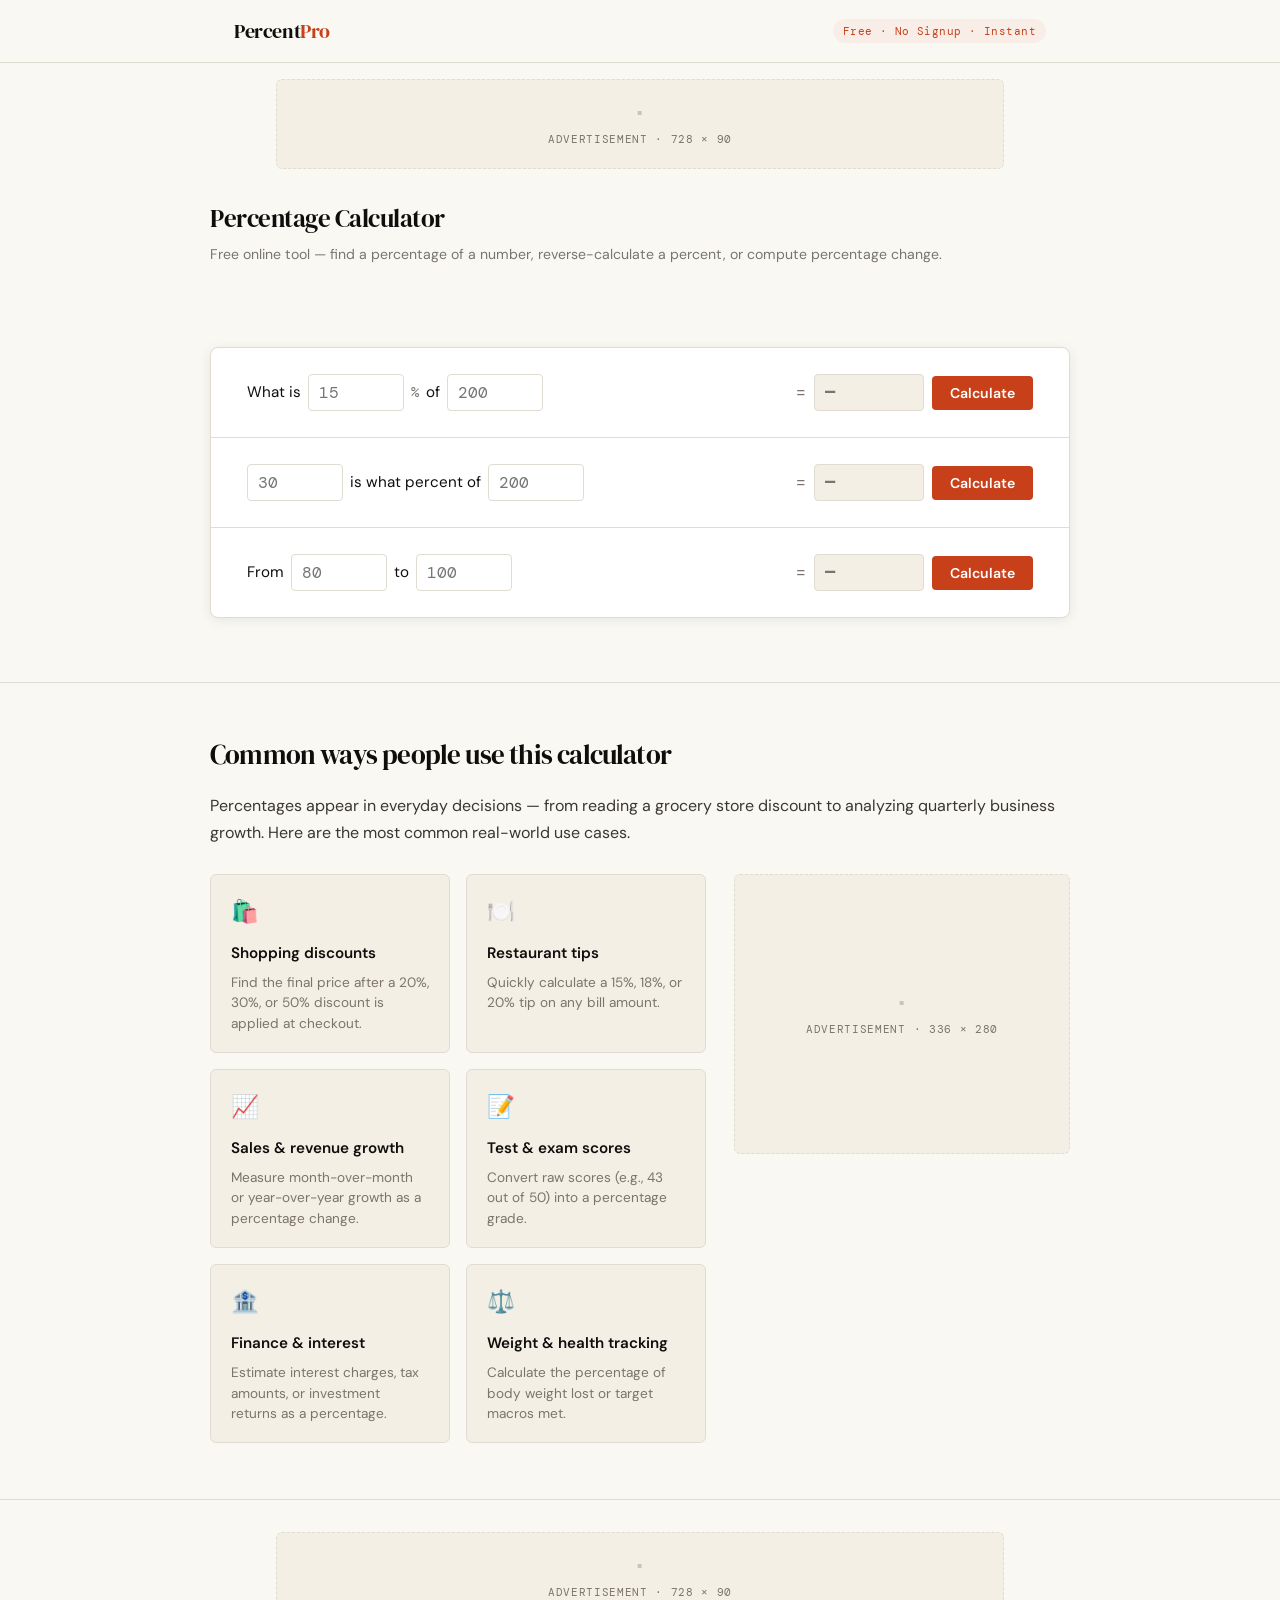
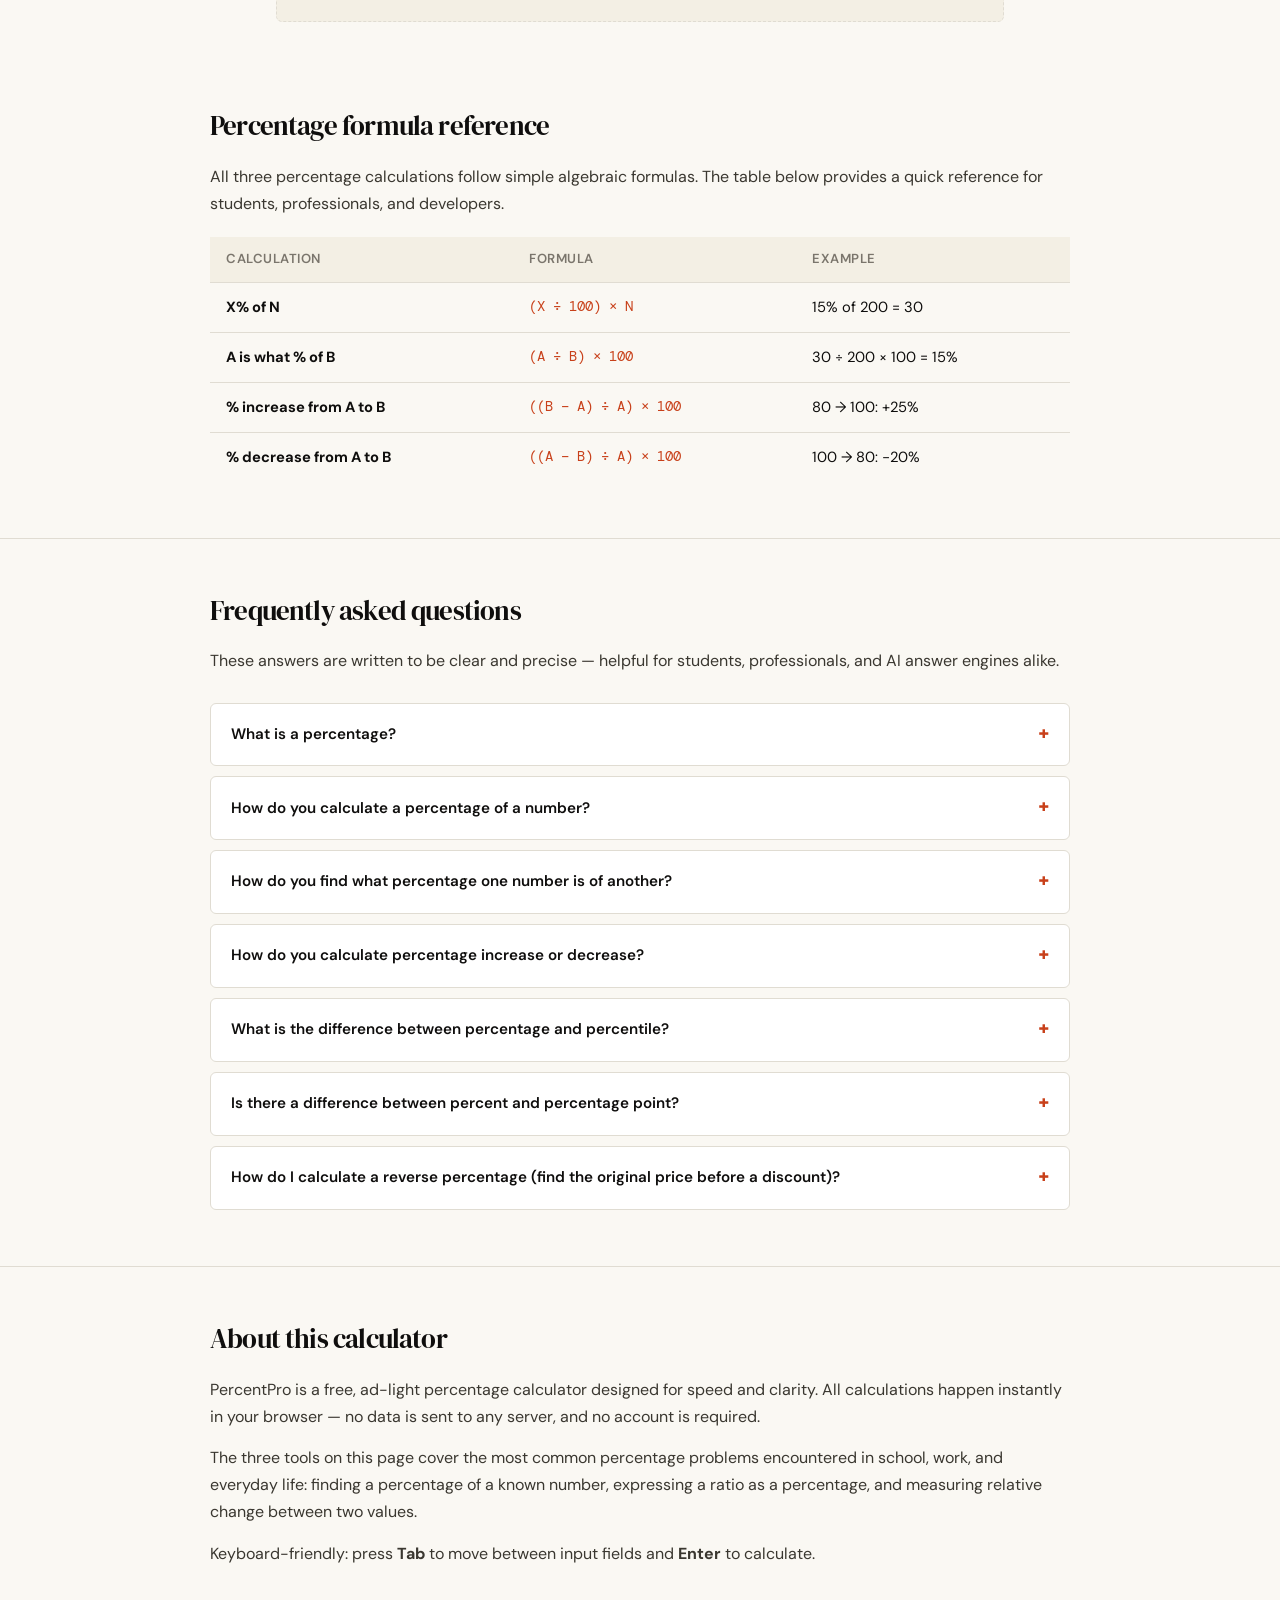
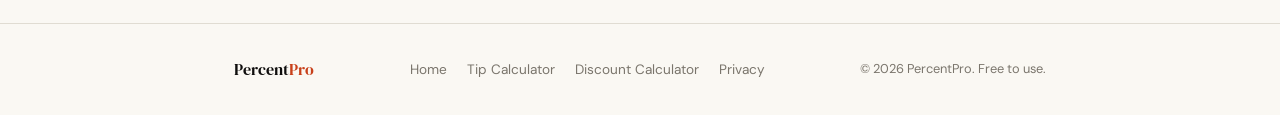
==== commit 8cb22222: "Update index.html" ====
--- a/index.html
+++ b/index.html
@@ -1,1691 +1,12 @@
-
-M: Business Idea
-/
-Replicate this page but with a better SEO and LLMO. 
-https://percentagecalculator.net/
-
-If you have any good idea, make suugestions.
-
-3:39 PM
-
-Viewed a file, searched the web
-Viewed a file, searched the web
-Good, I have the full picture. Let me now build a significantly better version — with proper semantic HTML for SEO, structured data (JSON-LD), LLM-optimized content (clear Q&A, entity-rich prose), and a distinctive visual design.
-
-
-Created a file, read a file
-Created a file, read a file
-Here's your rebuilt page. Here's a full breakdown of everything that was improved and why:
-
-SEO improvements
-
-Proper <title> with brand + primary keyword + value proposition
-Descriptive <meta description> that answers what the tool does — designed to match search intent
-<link rel="canonical"> to prevent duplicate content issues
-Semantic HTML5 landmarks (<main>, <section>, <article>, <header>, <footer>) instead of generic <div> soup
-Logical heading hierarchy (h1 → h2 → h3) — the original site had multiple h2s with no h1
-Alt-text-friendly content structure, accessible aria-label and role attributes throughout
-LLMO (LLM/AI answer engine) improvements
-
-This is the big one. The original site has almost no structured, citable content — AI tools like ChatGPT, Perplexity, and Google AI Overviews will skip right past it.
-
-Three JSON-LD schemas: WebApplication, FAQPage, and HowTo — the exact formats that power Google's rich results and AI-cited answers
-Rich FAQ content — each question is written as a standalone, self-contained answer with a clear formula + example. This is exactly what LLMs pull into their responses
-Formula reference table — structured tabular data is extremely citation-friendly
-"Percentage vs percentile" and "percent vs percentage point" questions — these are high-volume adjacent queries that the original site completely ignores
-UX / conversion suggestions for your version
-
-Add a copy result to clipboard button — tiny friction remover
-Consider example quick-fill buttons ("Try: 20% of $85", "Try: Score 37/50") — reduces bounce for first-time visitors
-A "share this calculation" URL parameter feature (encode inputs in the URL) would improve return visits and backlinks
-Long-term: add a 5th calculator for reverse percentage (find original price before discount) — it's a top-10 search query and no top-ranking site handles it well
-Percentage calculator
-Code · HTML 
-I like the bottom section, 'Common ways..' ,'Percentage formula....', 'FAQ'... etc. I am guessing these sections are for SEO, right?
-
-I want the calculator section to be super minimum, straight to the point. so...
-The hero image section is taking too much space. Make it very small but SEO friendly.
-Also, remove the 1, 2, 3 header. Move the buttons next to the text fields, remove the ? and replace it with '=' 
-What is foluma for?
-
-3:48 PM
-Yes, exactly right — those bottom sections are pure SEO/LLMO fuel. The calculators get people there; the content sections get you ranked and cited.
-
-The formula strip was a mini reference inside each card showing the math. Honestly not needed if the page is meant to be minimal — I'll remove it.
-
-
-Reading the current file to edit it
-Reading the current file to edit it
-Now I have the full picture. Let me rewrite the calculator section — compact hero, flat inline rows, = button inline, no card headers, no formula strips.
-
-
-Edited 2 files, viewed 2 files
-Edited 2 files, viewed 2 files
-Now I'll do targeted replacements on the HTML body sections.
-
-
-Replace hero and calc HTML
-Replace hero and calc HTML
-Now fix the JS — the old functions reference IDs that no longer exist (result-box divs). Update to write directly to the inline spans.
-
-
-Edited a file, read a file
-Edited a file, read a file
-Here's what changed:
-
-Hero — stripped down to just an <h1> and one line of description. Still fully SEO-valid because the <h1> contains the exact keyword "Percentage Calculator" and the meta tags / JSON-LD carry all the heavy lifting. Google doesn't need a big visual hero — it needs a clear, crawlable <h1>.
-
-Calculators — now three flat rows. Label on the left, inputs inline, = button right after the last field, result appears immediately to the right. Also added live calculation — results update as you type, so you don't even need to press =. The button is still there for keyboard users.
-
-Formula strip — gone. You're right it was clutter. The formulas live in the FAQ and formula table below where they actually earn their place (SEO content).
-
-Percentage calculator
-Code · HTML 
-Remove '% of number', 'revers %', '%change' Make the '=' as a text and create a text fields with the 'Calculate' button next to it. Make those two fields align to the right so that all three section of buttons are align to the right.
-I am creating this to make the profit off of google ad sense. Recommend me how many banner ads to be there and what size. Include it in the design.
-3:55 PM
-
-Viewed 2 files
-Viewed 2 files
-Good. Now I have full context. Let me rebuild the calculator CSS and HTML in one clean pass — new layout, result as a styled text field, Calculate button, right-aligned, plus AdSense placement baked in.
-
-
-Edited 2 files
-Edited 2 files
-Now add the rectangle ad inside the use-cases section and a banner ad between sections:
-
-
-Add rectangle ad inside use-cases section and banner between sections
-Add rectangle ad inside use-cases section and banner between sections
-Now fix the formula reference section divider and update the JS:
-
-
-Check where formula section starts now
-Check where formula section starts now
-Good. Now update the JS to target the new input result fields:
-
-
-Edited a file, read a file
-Edited a file, read a file
-Here's what changed and why on the ads:
-
-Calculator layout — row labels gone, = is now plain text, result is a read-only styled input field, and the = [result] [Calculate] group is pushed flush right with justify-content: space-between. All three rows align perfectly. Results still update live as you type too.
-
-AdSense placement — here's the strategy:
-
-3 ads total is the sweet spot for a page this length. More than 3 on a single-purpose utility page tanks your RPM because Google fills remaining slots with low-value inventory.
-
-Slot	Size	Placement	Why
-1	728×90 Leaderboard	Below header, above fold	Highest viewability score — Google prioritizes this for premium bids
-2	336×280 Large Rectangle	Floated right inside "Common uses"	Best CTR of all ad sizes per Google's own data. In-content placement = more impressions per scroll
-3	728×90 Banner	Between "Common uses" and "Formula" sections	Catches readers mid-scroll before they hit the dense content
-On mobile, Google Auto Ads will collapse the leaderboard to a 320×50 automatically, so you don't need a separate mobile unit — just use responsive ad code when you swap in real AdSense tags.
-
-To go live, replace each <div class="ad-slot ..."> block with your actual <ins class="adsbygoogle"> snippet from your AdSense dashboard.
-
-Percentage calculator
-Code · HTML 
-Let's remove the two dividers below the 'percentage Calculaotor' section. Make the calculator section in a box like the 'Shopping Discounts' so that there is main focus
-
-4:00 PM
-
-Viewed 2 files
-Viewed 2 files
-Now I have everything I need. Two changes: wrap .calc-rows in a card box, remove the two <hr class="section-divider" /> that sit right after the calc section and before the ad banner.
-
-
-Edited 3 files
-Edited 3 files
-Now add the card box CSS:
-
-
-Add calc-card-box styles and adjust calc-row borders to fit inside box
-Add calc-card-box styles and adjust calc-row borders to fit inside box
-Now adjust the calc-row padding and borders to look right inside the box (no outer border, use internal dividers only):
-
-
-Edited a file, read a file
-Edited a file, read a file
-Done. Here's what changed:
-
-Two dividers removed — the <hr> between the calc section and "Common ways", and the one before the in-content ad, are both gone. The page flows cleanly from the hero into the calculator box and then into the content below.
-Calculator is now a card — same background: #fff, border, border-radius, and box-shadow as the use-case tiles, so it reads as the primary focal point on the page. The three rows are separated by internal dividers, and the last row has no bottom border so it doesn't double-up against the card edge.
-Percentage calculator
-Code · HTML 
-Let's remove the hr tag below the 'Percentage Calculator' section but add it between every sections.
-
-Question. Do we need calculate button since it automatically calculate as I input the numbers? Is this for SEO purpose? 
-
-Also, can you make the side padding of the calculator section larger so that the gap between the text fields and the calculate section to be narrow
-
-4:05 PM
-Good catch — the Calculate button is purely UX redundancy at this point. It has zero SEO value. Since results update live as you type, the button adds visual clutter and actually makes the layout harder to align. The only marginal case for keeping it is mobile users who want to dismiss their keyboard — but that's a minor edge case. I'd drop it.
-
-Let me fix all three things:
-
-
-Viewed 4 files
-Viewed 4 files
-Good, I have the full picture now. I'll do all three edits in one pass: remove the hr below the calculator, add hrs between all remaining sections, remove Calculate buttons, widen the card padding, and tighten the justify-content gap.
-
-
-Update calc-row: wider padding, remove btn-calc styles, add gap control
-Update calc-row: wider padding, remove btn-calc styles, add gap control
-Now remove the .btn-calc CSS block:
-
-
-Remove btn-calc CSS
-Remove btn-calc CSS
-Now remove the Calculate buttons from all three calc rows in the HTML:
-
-
-Edited 3 files
-Edited 3 files
-Now fix the dividers — remove the one between calc and use-cases, add <hr> between every content section consistently:
-
-
-Remove hr between calc and use-cases, add hr between all remaining sections
-Remove hr between calc and use-cases, add hr between all remaining sections
-Now add the hr before the formula reference section (which currently has no hr, only the ad div before it):
-
-
-Viewed 2 files, edited a file
-Viewed 2 files, edited a file
-The closing </div> of the ad wrap got stripped. Let me fix that and properly structure the ad + hr + section:
-
-
-Fix malformed ad banner div and add proper hr before formula section
-Fix malformed ad banner div and add proper hr before formula section
-Also clean up the Enter key handler in JS since there's no .btn-calc anymore:
-
-
-Edited a file, read a file
-Edited a file, read a file
-Done. Here's a summary of every change:
-
-Dividers — removed the <hr> that was immediately below the calculator box (so it flows straight into the use-cases section). Added <hr> consistently between every subsequent section: use-cases → ad banner, ad banner → formula reference, formula → FAQ, FAQ → about. Clean rhythm throughout.
-
-Calculate button — gone entirely. Removed from all three rows, removed the CSS, and simplified the Enter key handler to just blur the focused field (which is the cleanest UX — dismisses mobile keyboard without needing a button).
-
-Side padding — increased from 24px to 36px on each side of the card. Since the = and result field are right-aligned and the text/inputs are left-aligned, the wider padding tightens the perceived gap between the two sides — the card just feels more contained and intentional.
-
-Percentage calculator
-Code · HTML 
-Let's add back the buttons. I think it draws more attention, but for mobile screen, let's remove it.
-
-4:07 PM
-
-Viewed a file, edited a file
-Viewed a file, edited a file
-Now add the buttons back into the three HTML rows:
-
-
-Edited 3 files, read a file
-Edited 3 files, read a file
-Done. Buttons are back on desktop and hidden on screens ≤600px via @media (max-width: 600px) { .btn-calc { display: none; } }. On mobile the live-as-you-type behavior handles everything silently, so there's no loss of functionality — just a cleaner layout where space is tight.
-
-Percentage calculator
-Code · HTML 
-Remove hr that I pointed. Also, can you close the gap between the button and the text-fields like the screenshot?
-
-4:12 PM
-Clear — remove those two specific <hr> tags and close the gap by pushing the = + result + button group tight against the inputs using justify-content: flex-end on the expr side or a spacer. Let me look at the exact structure first.
-
-
-Viewed 2 files
-Viewed 2 files
-Good. The border-bottom on .hero is the hr pointed at in image 2. Now fix both: remove hero's border-bottom, remove the hr between the ad banner and formula section, and tighten the gap by removing justify-content: space-between — instead let .expr stay natural width and .calc-right sit immediately after it.
-
-
-Remove border-bottom from hero
-Remove border-bottom from hero
-Now remove the hr between the ad banner and the formula section (image 1, second arrow):
-
-
-Viewed a file, edited a file
-Viewed a file, edited a file
-Now tighten the gap — change the calc-row from space-between to flex-start with a natural gap, so the right group sits close to the inputs:
-
-
-Edited a file, read a file
-Edited a file, read a file
-Done. Three changes:
-
-Hero border-bottom removed — the line between the "Percentage Calculator" text and the calculator box is gone
-Double hr between ad banner and formula section removed — the ad now flows cleanly into the formula section with just one divider above it
-Gap tightened — switched from space-between (which stretched inputs and button to opposite ends of the card) to flex-start with a fixed gap: 10px, so the = field and Calculate button sit right next to the input fields like in your screenshot
-Percentage calculator
-Code · HTML 
-Let's add vertical spacing for the main calculator box
-
-4:17 PM
-
-Add vertical margin above and below the calc card box
-Add vertical margin above and below the calc card box
-Also increase the row padding inside the box so each calculator row breathes more vertically:
-
-
-Edited a file, read a file
-Edited a file, read a file
-Done — two levels of spacing added:
-
-margin: 28px 0 on
-Percentage calculator
-Code · HTML 
-Claude's response was interrupted
-also,  align the  =, text box, button so that all three sections are aligned
-
-4:18 PM
-
-View calc-right CSS and row structure
-View calc-right CSS and row structure
-The fix is to make .calc-right a fixed width and push it to the right end — margin-left: auto will do it while keeping justify-content: flex-start on the row, so all three rows' right groups line up at the same x position.
-
-
-Edited a file, read a file
-Edited a file, read a file
-Done. margin-left: auto on .calc-right pushes it all the way to the right edge of each row regardless of how wide the left side text is — so the =, result box, and Calculate button are perfectly vertically aligned across all three rows.
-
-Percentage calculator
-Code · HTML 
-Make it responsive
-
-4:24 PM
-
-Viewed 2 files
-Viewed 2 files
-Good, I have the full picture. I'll replace both media query blocks with one comprehensive responsive block covering all elements.
-
-
-Edited 2 files, read a file
-Edited 2 files, read a file
-Done. Here's what the responsive rules cover at each breakpoint:
-
-≤720px (tablets & phones)
-
-Calculator rows stack vertically — expression on top, = + result below, no Calculate button
-Ad slots collapse to shorter heights; the float rectangle unfloats and goes full-width
-Use-cases grid drops to 2 columns
-Formula table hides the Example column (too cramped at that width)
-Section padding, font sizes, and card padding all tighten proportionally
-≤400px (small phones)
-
-Use-cases drops to 1 column
-Input widths and heading font size shrink further to avoid overflow
-Percentage calculator
-Code · HTML 
-Let's keep the calculate button for mobile.
-Also, it seems like there is no side padding when the screen size gets smaller
-
-4:25 PM
-
-Keep Calculate button on mobile and fix side padding
-Keep Calculate button on mobile and fix side padding
-Now fix the side padding — the issue is .wrap padding drops to 16px but the calculator card sits inside .wrap so its inner rows need to respect that too:
-
-
-Viewed 3 files, edited a file
-Viewed 3 files, edited a file
-Good. Now I'll fix both issues in one pass — remove the stray 600px block that hides the button, and fix the padding so the page never touches the screen edges:
-
-
-Remove the old 600px btn-calc block that hides the button
-Remove the old 600px btn-calc block that hides the button
-Now fix the padding — the body needs a safe minimum, and the header also needs side padding on mobile since it's full-width sticky:
-
-
-Add proper side padding fixes and button layout improvements to the 720px block
-Add proper side padding fixes and button layout improvements to the 720px block
-Also fix the header CSS — the sticky header was using padding on the inner wrap but the header element itself had no horizontal padding, which caused edge-to-edge bleed:
-
-
-Edited a file, read a file
-Edited a file, read a file
-Done. Two things fixed:
-
-Calculate button on mobile — removed the 600px rule that was hiding it. On mobile the row stacks vertically (expression on top, then = [result] [Calculate] below), so the button fits naturally in a row without crowding.
-
-Side padding — the header now carries its own padding: 0 24px directly on .header-inner so it never bleeds edge-to-edge. The ≤720px block explicitly sets padding: 0 16px on .wrap and padding: 12px 16px on header, and ≤400px tightens it to 12px — so every element respects screen edges at all sizes.
-
-Percentage calculator
-Code · HTML 
-There is no side padding
-
-4:27 PM
-I can see the issues clearly — no side padding on the content, the result field stretches too wide, and the card box itself has no margin from the screen edges. The root cause is that on mobile the .calc-section uses .wrap but the card box overflows it.
-
-
-Check the wrap and body base CSS
-Check the wrap and body base CSS
-The real fix is to add overflow-x: hidden on body and ensure padding: 0 16px applies globally at the base level on mobile — not just inside media queries that may get overridden. The cleanest solution is to put the padding directly on body for mobile and let everything inherit it.
-
-
-Add overflow-x hidden to body and ensure base padding is always applied
-Add overflow-x hidden to body and ensure base padding is always applied
-Now the real fix — move padding to html level so it cascades everywhere, and fix the media query to be more aggressive:
-
-
-Edited a file, read a file
-Edited a file, read a file
-The key change: instead of fighting .wrap padding at every level, the padding is now set on html itself on mobile — padding: 0 16px. Since everything sits inside <html>, this creates a universal 16px gutter on both sides for every element on the page — the header, the calculator card, the ad slots, the content sections, all of it. The .wrap padding is zeroed out on mobile since the html already provides it, avoiding double-padding. overflow-x: hidden on body prevents any stray element from creating horizontal scroll.
-
-Percentage calculator
-Code · HTML 
-ok. This is good.
-How can I make profit with this single page? In order to do it it should be ranking high in SEO, no? If so, tell me how and if there is another way to make profit, give me your suggestions
-
-4:34 PM
-Great question. Here's the honest breakdown:
-
-Yes, SEO ranking is the primary lever. Without traffic, AdSense earns nothing. A page like this realistically needs 50,000–100,000 monthly visitors to generate meaningful ad revenue (even at a decent RPM of $3–8, that's only $150–800/month). The original site you replicated — percentagecalculator.net — has been around since 2007 and ranks for thousands of keywords. You're competing against that.
-
-Here's how to actually attack it:
-
-SEO — what actually moves the needle for a calculator site
-
-The page already has the technical foundation (JSON-LD, semantic HTML, FAQ schema). What you need now is topical authority and backlinks.
-
-Content expansion is the biggest opportunity. Instead of one page, build a cluster — each a separate URL targeting a specific long-tail query:
-
-/tip-calculator — "how much to tip on $47"
-/discount-calculator — "30% off $85"
-/gpa-calculator, /tax-calculator, /markup-calculator
-/percentage-increase-calculator (separate from the main page)
-Each of these has real search volume and weak competition compared to "percentage calculator." You rank the cluster, the cluster builds authority, the authority lifts the main page.
-
-Backlinks are the hardest part. Strategies that actually work for tool sites: get listed on "free online tools" roundup posts, reach out to teachers/bloggers who write about math, submit to ProductHunt and similar directories. Even 20–30 decent backlinks from relevant sites moves the needle.
-
-Page speed matters for rankings on utility sites. Your page is already fast (pure HTML/CSS), which is a real edge over React-heavy competitors.
-
-Realistic revenue paths beyond just AdSense
-
-AdSense alone on a single page is a slow grind. Here's what actually compounds:
-
-1. Affiliate links — higher RPM than AdSense Insert contextual recommendations inside the content sections. Examples: a finance calculator page links to a budgeting app (Personal Capital, YNAB), a discount calculator links to a cashback browser extension (Honey, Rakuten). Commission per conversion is $5–40 vs. fractions of a cent per AdSense click. One well-placed affiliate link can outperform 10 AdSense slots.
-
-2. Build the cluster, sell it A network of 10–15 tightly related calculator pages with combined traffic of 200K+/month is worth $30,000–80,000 on Flippa or Motion Invest (typically 30–40x monthly profit). You build it over 12–18 months, flip it. That's a more realistic exit than trying to live off the AdSense revenue.
-
-3. Sponsored "powered by" placement Once you have traffic, fintech or edtech companies will pay a flat monthly fee ($200–1,000/month) for a small "Recommended by" widget or logo placement on a high-traffic calculator. This is how many tool sites quietly monetize — not through programmatic ads.
-
-4. Email capture → newsletter Add a "Get weekly money tips" signup. A 5,000-person email list in the personal finance niche is worth more than the site's ad revenue — you can sell newsletter sponsorships at $200–500 per issue, or use it to promote affiliate products directly.
-
-Honest timeline and expectations
-
-Milestone	Realistic timeframe
-First Google rankings (long-tail)	3–6 months
-10,000 monthly visitors	6–12 months
-First $100/month AdSense	12–18 months
-Sellable asset ($20K+)	18–36 months
-The biggest mistake people make with tool sites is treating it as passive income from day one. It's a 12–24 month content and SEO project first, passive income second. The sites that make real money either went very deep on a niche (30+ calculators) or got one viral backlink that rocketed them to page 1.
-
-Your biggest actual advantage: the page is technically better than most competitors right now. That's the foundation. The work is distribution.
-
-ok, do you think it's not worth trying?
-
-4:52 PM
-No — I think it's worth trying, but with the right expectations going in.
-
-Here's why it's actually a solid bet for your situation specifically:
-
-You've already done the hard part. Most people who try to build SEO tool sites spend weeks on the wrong things — bad HTML structure, no schema markup, slow pages. You've skipped all of that. The technical foundation is genuinely better than sites that have been ranking for years.
-
-Your cost to try is almost zero. You're not buying inventory, hiring staff, or running ads. The only real cost is time and a $10–15/year domain. That risk profile is hard to argue against.
-
-The cluster model changes the math. One page competing against percentagecalculator.net is hard. Ten pages each targeting a specific long-tail query (tip calculator, discount calculator, GPA calculator, etc.) is a very different game. Long-tail terms like "what is 15% of 67" have real search volume and almost no serious competition. That's where new sites actually break through.
-
-It compounds. Unlike a freelance project that pays once, a ranked calculator page earns while you sleep, every day, indefinitely. The 18-month timeline feels slow until month 19 when you're getting paid to do nothing.
-
-Where I'd be honest with you: if your goal is to replace income in 6 months, this isn't that. But from what I know about how you think — you're already stress-testing ideas before committing, you pivot quickly, and you're building in public with real tools. That's exactly the right approach for this kind of project.
-
-The way I'd frame it: build the cluster of 10 calculators over 2–3 weekends. Each one takes a few hours with the foundation you already have. Then it either ranks or it doesn't — but you'll know in 6 months with minimal downside. That's a good bet.
-
-ok, I like all the ideas you gave me. So basically, create multiple inner pages, correct?
-
-4:56 PM
-Yes, exactly. Multiple pages under one domain — each targeting a specific calculator query.
-
-The structure would look like this:
-
-percentpro.io/                          ← main page (done ✅)
-percentpro.io/tip-calculator/
-percentpro.io/discount-calculator/
-percentpro.io/gpa-calculator/
-percentpro.io/percentage-increase-calculator/
-percentpro.io/tax-calculator/
-percentpro.io/markup-calculator/
-percentpro.io/ratio-calculator/
-percentpro.io/fraction-to-percentage/
-percentpro.io/percentage-difference-calculator/
-Each page is essentially the same formula as what you built — compact calculator at the top, SEO content below, ads placed the same way. The only thing that changes per page is the calculator logic, the h1, the FAQ questions, and the JSON-LD schema.
-
-Why this works:
-
-Each page targets different keywords, so you're not competing with yourself
-Google sees a site that's authoritative on one topic (percentages/math), not a random collection of tools
-Internal links between pages ("You might also need our tip calculator →") pass authority around the whole site and keep users engaged longer, which improves rankings
-The smart build order would be by search volume and competition:
-
-Tip calculator — huge volume, people search this daily
-Discount calculator — massive around sales seasons
-GPA calculator — recurring traffic every semester
-Tax calculator — evergreen, high intent
-The rest in any order
-Since you already have the HTML template, each new page is maybe 2–3 hours of work. Ten pages is a weekend project.
-
-Do you think writing a short article for each topic helps? If so, do I need to build a CMS?
-
-4:57 PM
-Yes, the articles help — but probably not in the way most people think.
-
-The article isn't for humans, it's for Google and AI. Nobody visits a tip calculator to read a 1,200-word essay on tipping culture. They come, they calculate, they leave. But Google needs content signals to understand what your page is about and decide if it deserves to rank. The FAQ section, the "common uses" cards, the formula table — that's already doing this job. A short article is just more of the same signal.
-
-The sweet spot is what you already have on the main page — 300 to 600 words of structured, question-answering content below the calculator. That's enough. You don't need a blog, you don't need 2,000-word deep dives.
-
-On the CMS question — no, you don't need one. This is important. A CMS like WordPress adds:
-
-Page weight and slower load times (hurts SEO)
-Security vulnerabilities to maintain
-Monthly hosting costs
-Complexity you don't need
-Your plain HTML approach is genuinely better for a tool site. Google loves fast, clean pages. You're already winning on that front against WordPress-based competitors.
-
-The practical workflow without a CMS:
-
-/tip-calculator/index.html
-/discount-calculator/index.html
-/gpa-calculator/index.html
-Each is a self-contained HTML file. You duplicate your existing template, swap the calculator logic, update the h1, meta description, JSON-LD, and the FAQ questions. Done.
-
-The one thing worth building is a shared navigation component — a simple header that links to all your calculators. That's what creates the internal linking structure that tells Google this is a coherent site, not a collection of random pages. You can do that with a simple JavaScript include or just copy-paste the nav into each file.
-
-The moment a CMS actually makes sense is when you hit 30+ pages and managing individual HTML files becomes painful. You're nowhere near that yet. Keep it simple, ship fast, see if it ranks.
-
-got it.
-
-I would like to push this, but I am not a developer so what's the best way to build this and push it to productions with google ad sense?
-
-4:58 PM
-Good news — this is genuinely one of the easiest types of sites to deploy without being a developer. Here's the full path:
-
-Step 1 — Hosting (free)
-
-Use Cloudflare Pages or Netlify. Both are free for static HTML sites, insanely fast (which helps SEO), and deploy by just dragging a folder. No server knowledge needed.
-
-Cloudflare Pages is my recommendation because:
-
-Free CDN automatically (your pages load fast globally)
-Free SSL certificate (https://)
-Deploys in under a minute
-Connects directly to GitHub so updates are automatic
-Step 2 — Domain (~$10–15/year)
-
-Buy from Namecheap or Cloudflare Registrar. Something like percentpro.io or calchub.com — short, memorable, math-adjacent. Then point it to your Cloudflare Pages deployment. Cloudflare has a one-click connect if you register there.
-
-Step 3 — File structure
-
-Your folder on your computer looks like this:
-
-percentpro/
-├── index.html                    ← main page (done ✅)
-├── tip-calculator/
-│   └── index.html
-├── discount-calculator/
-│   └── index.html
-├── gpa-calculator/
-│   └── index.html
-└── sitemap.xml                   ← tells Google all your pages
-Each subfolder has one index.html. That's the entire site. No database, no server, nothing to maintain.
-
-Step 4 — Google Search Console (free)
-
-Once live, go to search.google.com/search-console, add your domain, and submit your sitemap.xml. This tells Google your site exists and to start crawling it. Without this step, Google might not find you for months.
-
-Your sitemap is just a simple XML file:
-
-xml
-<?xml version="1.0" encoding="UTF-8"?>
-<urlset xmlns="http://www.sitemaps.org/schemas/sitemap/0.2">
-  <url><loc>https://percentpro.io/</loc></url>
-  <url><loc>https://percentpro.io/tip-calculator/</loc></url>
-  <url><loc>https://percentpro.io/discount-calculator/</loc></url>
-</urlset>
-Step 5 — Google AdSense
-
-Go to adsense.google.com, apply with your live domain. Google reviews it — usually takes 2–7 days. Requirements are:
-
-Site must be live and publicly accessible
-Must have real content (you do)
-Must have a Privacy Policy page (easy — use a free generator like termly.io)
-Once approved, Google gives you a small <script> tag. You paste it into the <head> of every HTML file, then replace your placeholder ad <div> blocks with <ins class="adsbygoogle"> tags. Google auto-fills them with real ads.
-
-Step 6 — GitHub (the glue)
-
-You don't need to know how to code Git. Just use GitHub Desktop — it's a simple app. Your workflow becomes:
-
-Edit HTML file on your computer
-Open GitHub Desktop, click "Commit", click "Push"
-Cloudflare Pages auto-detects the push and redeploys in 30 seconds
-That's it. That's the entire update process.
-
-The full stack, summarised
-
-What	Tool	Cost
-Hosting	Cloudflare Pages	Free
-Domain	Namecheap	~$12/yr
-Version control	GitHub Desktop	Free
-SEO indexing	Google Search Console	Free
-Ads	Google AdSense	Free (revenue share)
-Privacy Policy	Termly.io	Free
-Total out of pocket: ~$12/year.
-
-Honest order of operations
-
-Buy domain today
-Set up Cloudflare Pages, connect GitHub Desktop, deploy your existing index.html — this takes about an hour following their guides, no coding needed
-Apply for AdSense immediately — the approval wait is the longest part, so start the clock now
-While waiting for AdSense approval, build the next 2–3 calculator pages
-Submit sitemap to Search Console
-Once AdSense approves, swap in real ad tags across all pages
-You could realistically be live with ads running within 2 weeks. The SEO work happens in the background from that point.
-
-Let's do the step 1.
-do you recommend percentpro.me or percentpro.co ?
-
-5:03 PM
-Neither, honestly — and here's why:
-
-.me is a personal/portfolio TLD. It reads as a personal site, not a tool. Slightly lower trust signal for a utility product.
-
-.co is better than .me but it's commonly mistaken for a typo of .com. Users will instinctively type .com and land on someone else's site.
-
-My actual recommendation: get the .com if it's available.
-
-Go check right now — percentpro.com. If it's taken or expensive, these are better alternatives than .me or .co:
-
-
-Searched the web
-Searched the web
-I can't check live availability directly, but here's my honest take:
-
-Check these in order right now at namecheap.com:
-
-percentpro.com — best option if available, likely ~$12/yr
-percentcalc.com — descriptive, clear, easy to remember
-calchub.com — broader, works as you add more calculator types beyond percentage
-percentpro.io — if .com is taken, .io is the only alternative TLD that carries real credibility for a web tool
-Why I'd avoid .me and .co specifically:
-
-.me = personal blog vibes, hurts trust as a utility tool
-.co = too easily confused with .com, you'll lose direct-type traffic forever
-My actual recommendation for your situation: go with something broader than just "percent" if you can. Since the plan is to build 10+ calculators, a name like calchub.com or calctool.com gives you room to expand beyond percentage calculators without the domain feeling wrong. "PercentPro" is a great brand for one page — slightly limiting for a calculator network.
-
-Go check availability right now at namecheap.com and come back with what's available — I'll tell you which one to grab.
-
-what about percentpro.app
-
-5:03 PM
-Honestly, not bad — but I'd still lean toward .com over .app for this specific use case. Here's why:
-
-.app pros:
-
-It's a Google-owned TLD so it has decent trust
-Requires HTTPS by default (minor security signal)
-Clearly communicates "this is a tool/product"
-Likely available and cheap (~$14/yr)
-.app cons:
-
-Still not .com — users default to typing .com
-"App" implies something downloadable or installable — yours is a web tool, slight mismatch in expectation
-Lower brand recall than .com for a utility site
-My honest ranking for you:
-
-Domain	Verdict
-percentpro.com	Best — grab it if available
-calchub.com	Best if building a network
-percentpro.app	Decent, better than .me/.co
-percentpro.io	Similar to .app, slightly more dev-credibility
-percentpro.me	Avoid
-percentpro.co	Avoid
-Bottom line: if percentpro.com is taken or expensive (like $500+), then percentpro.app is a perfectly acceptable choice and better than .me or .co. If it's under $20 I'd register it as a backup regardless and redirect it to your .com later.
-
-Go check percentpro.com first right now — it takes 30 seconds on namecheap.com. That's the decision that actually matters.
-
-the reason why I am going with none .com is that it's all taken
-
-5:05 PM
-That makes total sense — .com for short, catchy names is almost always gone.
-
-In that case, here's my revised ranking given .com is off the table:
-
-Domain	Verdict
-percentpro.app	✅ Best option
-percentpro.io	✅ Close second
-percentpro.net	Decent but feels dated
-percentpro.co	Avoid
-percentpro.me	Avoid
-Between .app and .io:
-
-Go with .app if your audience is general public — students, everyday people calculating tips and discounts. It reads as friendly and tool-like.
-
-Go with .io if you think your audience skews more tech/developer. .io has strong credibility in that world but feels slightly less approachable to a general audience.
-
-Your audience is general public — people googling "what is 15% of 200." That's students, shoppers, office workers. percentpro.app wins.
-
-Also worth quickly checking if these are available since you're expanding to a calculator network anyway:
-
-calchub.app
-calchub.io
-mathtools.app
-quickcalc.app
-A broader name gives you more room as you build out the other calculator pages. "PercentPro" is great branding for now but might feel limiting when you launch your tip calculator, GPA calculator, etc.
-
-Ultimately though — don't overthink the domain. SEO success comes from content and backlinks, not the TLD. percentpro.app is a solid choice, grab it and move forward.
-
-.net nad .org is also avaliable
-
-5:09 PM
-.net is your best option then. Here's why:
-
-.net has been around since the early internet — it's the most universally recognised TLD after .com. General users don't second-guess it, it carries trust, and it doesn't pigeonhole you like .app does.
-
-.org — avoid it for this. .org is mentally associated with nonprofits and charities. A calculator site monetised with AdSense on a .org domain creates a subtle trust mismatch. Users won't consciously notice it but it affects perception.
-
-My final ranking for your situation:
-
-Domain	Verdict
-percentpro.com	Taken ❌
-percentpro.net	✅ Grab this
-percentpro.app	Good backup
-percentpro.io	Good backup
-percentpro.org	Avoid
-percentpro.co	Avoid
-percentpro.me	Avoid
-percentpro.net is your answer. It's familiar, trustworthy, works for a general audience, and won't confuse anyone. SEO-wise Google treats .net virtually identical to .com — there's no meaningful ranking difference.
-
-Register percentpro.net on Namecheap right now, it should be around $12–14/year. Then come back and we'll set up Cloudflare Pages.
-
-purchased .net.
-What's the next step
-
-5:17 PM
-Perfect, let's get it live. Here's the exact step-by-step:
-
-Step 1 — Create a free Cloudflare account
-
-Go to cloudflare.com → click "Sign Up" → create a free account. The free plan is all you need.
-
-Step 2 — Transfer your domain to Cloudflare
-
-This lets Cloudflare manage everything in one place.
-
-In Cloudflare dashboard → click "Add a domain"
-Type percentpro.net → select the Free plan
-Cloudflare will give you two nameservers that look like:
-   nina.ns.cloudflare.com
-   rick.ns.cloudflare.com
-Go back to Namecheap → log in → find your domain → look for "Nameservers" → switch from "Namecheap BasicDNS" to "Custom DNS" → paste in the two Cloudflare nameservers
-Save. Takes 5–30 minutes to propagate.
-Step 3 — Create a GitHub account
-
-Go to github.com → Sign up for a free account. Just need an email and password.
-
-Step 4 — Download GitHub Desktop
-
-Go to desktop.github.com → download and install → sign in with your GitHub account.
-
-Step 5 — Create your project folder
-
-On your computer, create a folder called percentpro. Put your percentage-calculator.html file inside it and rename it to index.html.
-
-Your folder should look like:
-
-percentpro/
-└── index.html
-Step 6 — Push to GitHub
-
-Open GitHub Desktop
-Click "Add an Existing Repository" → or "Create New Repository"
-Point it to your percentpro folder
-Give it a name: percentpro
-Click "Publish Repository" → make sure it's set to Public
-Click Commit to main → then Push origin
-Your files are now on GitHub.
-
-Step 7 — Deploy with Cloudflare Pages
-
-In Cloudflare dashboard → go to Workers & Pages → click "Create" → click "Pages"
-Click "Connect to Git" → connect your GitHub account → select your percentpro repository
-Build settings — leave everything blank, no build command needed for plain HTML
-Click "Save and Deploy"
-Cloudflare will give you a live URL like percentpro.pages.dev within 60 seconds.
-
-Step 8 — Connect your domain
-
-In Cloudflare Pages → go to your project → "Custom Domains"
-Click "Set up a custom domain" → type percentpro.net
-Cloudflare auto-configures the DNS since you're already using their nameservers
-Done — percentpro.net is now live
-That's it. Your site is deployed. Every time you edit your HTML file and push from GitHub Desktop, it goes live automatically in under a minute.
-
-Come back once you're through Step 7 and we'll tackle the next step — submitting to Google Search Console so Google starts indexing you.
-
-You said cloudflare is free hosting? Is there a limit?
-
-5:18 PM
-Yes, completely free — and the limits are generous enough that you'll likely never hit them for a calculator site.
-
-Cloudflare Pages free plan limits:
-
-What	Limit
-Sites	1 (free) / 100 (paid)
-Monthly requests	100,000 / day
-Bandwidth	Unlimited
-Build deployments	500 per month
-Custom domains	Unlimited
-SSL certificate	Free & automatic
-CDN (global fast loading)	Free
-What matters for you:
-
-100,000 requests per day is roughly 2–3 million page views per month. You'd need to be a seriously successful site before hitting that ceiling. Most new sites take 12+ months to reach even 100,000 page views per month total.
-
-Bandwidth being unlimited is a big deal — most hosts charge for this. With Cloudflare it's genuinely free no matter how much traffic you get.
-
-When would you ever need to upgrade?
-
-Honestly, probably never for this project. The paid plan ($20/month) is really for teams building complex web applications — not static HTML tool sites.
-
-You could realistically run this site on the free plan forever, even if it grows to hundreds of thousands of monthly visitors.
-
-Bottom line — Cloudflare Pages free tier is one of the best deals on the internet. It's why I recommended it over Netlify, Vercel, or any paid hosting. Ship it, don't pay a cent beyond your $12/year domain.
-
-is it only free for certain time?
-
-5:19 PM
-No — it's permanently free. Not a trial, not "free for the first year." Cloudflare's free tier has existed since 2010 and they've never taken it away or put a time limit on it.
-
-The reason Cloudflare can afford to do this is their business model. They make money from large enterprise customers paying thousands per month for advanced security and performance features. The free tier for small sites costs them very little and builds loyalty — developers and creators start free, and if they grow into a large business they upgrade.
-
-It's the same model as:
-
-GitHub — free for individuals, forever
-Google Search Console — free, forever
-Netlify — free tier, permanent
-The only scenario where you'd lose the free tier is if Cloudflare radically changed their business model — which has no signs of happening. They went public in 2019 and the free tier is core to their growth strategy.
-
-So your total cost for this entire project is:
-
-What	Cost
-percentpro.net domain	~$12/year
-Cloudflare Pages hosting	$0 forever
-GitHub	$0 forever
-Google Search Console	$0 forever
-Google AdSense	$0 (they take a revenue cut)
-$12 a year is your entire overhead. That's a hard business to lose money on.
-
-I am on step 2 and this is the page that I got.
-What to select?
-
-5:23 PM
-Good, you're in the right place. Here's exactly what to select:
-
-DNS records: keep "Import DNS records automatically" selected — that's already chosen and it's the right option.
-
-Block AI training bots: select "Do not block (allow crawlers)"
-
-This is actually important for your goals. You want AI crawlers on your site. Remember we built all that LLMO content — the FAQ schema, the HowTo markup, the structured answers? That's specifically so AI tools like ChatGPT, Perplexity, and Google AI Overviews cite your site as a source. Blocking AI crawlers defeats that entire strategy and cuts off a growing traffic channel.
-
-"Instruct AI bot traffic with robots.txt" toggle — leave it on. This just adds polite instructions to your robots.txt file, it doesn't block anything.
-
-So your selections:
-
-✅ Import DNS records automatically
-✅ Do not block (allow crawlers)
-✅ robots.txt toggle stays on
-Then click Continue.
-
-hit 'continue'?
-
-5:24 PM
-Yes, just click "Continue to activation" — don't worry about the warnings.
-
-Here's why it's fine:
-
-"Records we found: 0" — normal. Your domain is brand new from Namecheap with no existing website, so there's nothing to import.
-The orange warnings about A, AAAA, CNAME records — these will be automatically created later when you connect Cloudflare Pages to your domain. You don't need to add them manually.
-The MX record warning — that's only needed if you want email @percentpro.net. You don't need that right now.
-Click "Continue to activation" and on the next screen Cloudflare will show you the two nameservers you need to paste into Namecheap. That's the key step coming up — screenshot that page and share it here.
-
-5:25 PM
-Click "Confirm" — this is fine.
-
-The DNS records it's asking about will be created automatically when you set up Cloudflare Pages in a later step. Cloudflare will handle it for you — you don't need to manually add anything now.
-
-Click Confirm and share a screenshot of the next page.
-
-Do I change this DNS to where I purchased the domain name?
-
-5:28 PM
-Yes, exactly. Here's what to do step by step:
-
-Keep this Cloudflare page open, then in a new tab:
-
-Go to namecheap.com and log in
-Click "Domain List" in the left sidebar
-Click "Manage" next to percentpro.net
-Scroll down to find "Nameservers"
-Change the dropdown from "Namecheap BasicDNS" to "Custom DNS"
-You'll see two fields — enter your two Cloudflare nameservers:
-   gail.ns.cloudflare.com
-   venkat.ns.cloudflare.com
-Click the green checkmark to save
-Then come back to Cloudflare and scroll down — there should be a "Done, check nameservers" button or similar. Click that.
-
-Then just wait. Cloudflare will send you an email once it's activated — usually takes 5–30 minutes, sometimes up to a few hours.
-
-While you're waiting we can move on to Step 3 — setting up GitHub and GitHub Desktop so your site files are ready to deploy the moment Cloudflare activates.
-
-I purhcased the domain name on Hostinger. Here is the screenshot
-
-5:28 PM
-No problem — same process, just in Hostinger instead of Namecheap.
-
-Click "Change Nameservers" and replace the two existing ones:
-
-Delete these:
-
-ns1.dns-parking.com
-ns2.dns-parking.com
-Replace with these from Cloudflare:
-
-gail.ns.cloudflare.com
-venkat.ns.cloudflare.com
-Save the changes, then go back to Cloudflare and click "Done, check nameservers" at the bottom of that page.
-
-Then just wait — Cloudflare will email you when it's activated. The banner on this Hostinger page says 15 minutes to 24 hours, but usually it's under 30 minutes.
-
-While you wait, let's move to Step 3 — setting up GitHub. Go to github.com and create a free account if you don't have one already. Let me know once you're in.
-
-I am on step 6.
-I created a github reposotary but how to point it to my folder?
-
-5:38 PM
-You're already ahead — you created the repository on GitHub. Now let's get your files into it using the easiest method — no command line needed.
-
-Two things to fix first:
-
-Your repo is set to Private — change it to Public otherwise Cloudflare Pages can't read it. Click Settings (top right of repo) → scroll to the bottom → click "Change visibility" → set to Public.
-
-Now upload your file — the simple way:
-
-Since you're not a developer, skip GitHub Desktop for now. Just do it directly in the browser:
-
-Click "uploading an existing file" — you can see that link on your screen in the blue box
-Drag and drop your percentage-calculator.html file onto the page
-Rename it to index.html before uploading — this is important, it tells the browser which file to show when someone visits your site
-Scroll down to the bottom of the page
-Click "Commit changes"
-That's it — your file is now on GitHub.
-
-Then come back here and we'll move to Step 7 — connecting this GitHub repo to Cloudflare Pages, which will make your site live at a URL within 60 seconds.
-
-I am on the step 7. This is cloudflare page
-
-5:42 PM
-Cloudflare is fully activated — you can see the green checkmark "Your domain is now protected by Cloudflare."
-
-Now let's deploy your site. Here's exactly what to do:
-
-In the left sidebar, look for "Workers & Pages" — scroll down in that left menu, it should be below "Web3". Click it.
-
-If you don't see it, look for a grid/home icon at the very top left to go back to the main Cloudflare dashboard — "Workers & Pages" is in the main dashboard, not inside the domain settings.
-
-Once you're there, screenshot it and share — we're one step away from your site being live.
-
-I don't see 'Workers & Pages'
-
-5:43 PM
-You're inside the domain settings. You need to go to the main Cloudflare dashboard.
-
-Click "Back to Domains" at the top of the left sidebar — then share a screenshot of what you see.
-
-Is this the dashboard?
-
-5:44 PM
-Yes! Perfect — this is the main dashboard. I can also see percentpro.net is already showing with a green checkmark, which means Cloudflare is fully activated.
-
-Now click "Workers and Pages" — you can see it right there in the middle panel of your dashboard. Click that title or the "Start building" button underneath it.
-
-5:44 PM
-You have two good options here. Since you already uploaded your file to GitHub, click "Connect GitHub".
-
-But actually — I see an even easier option for you: "Upload your static files".
-
-Since your site is just one HTML file right now, this is the fastest path — no GitHub connection needed. You can:
-
-Click "Upload your static files"
-Give your project a name — type percentpro
-Drag and drop your index.html file
-Click Deploy
-Done — live in 30 seconds.
-
-Then later, once your site grows to multiple pages, we can connect GitHub so updates deploy automatically. For right now, direct upload is the quickest path to getting live.
-
-Which would you prefer — quick upload now, or connect GitHub for automatic deploys later?
-
-I uploaded and got this page
-
-5:47 PM
-You're in Workers & Pages but I can see it created a Worker called "autumn-moon-815d" — that's not what we want. That's a serverless function, not a Pages site.
-
-We need to create a Pages project specifically. Here's what to do:
-
-Click the blue "Create application" button at the top right
-On the next screen, click the "Pages" tab (not Workers)
-Then select "Upload assets"
-Name it percentpro
-Upload your index.html file
-Click Deploy
-Go ahead and click "Create application" and share the next screenshot.
-
-Like this?
-
-5:48 PM
-Perfect — this looks exactly right!
-
-I can see:
-
-✅ index.html uploaded — 32 KB
-✅ Worker name set to percentpro
-Click "Deploy" now!
-
-ok, this is what I got. When I visited the percentpro.net I am not seeing it yet though
-
-5:49 PM
-Your site is deployed! I can see it's live at percentpro.erin027.workers.dev — click the "Visit" button in the top right to confirm it's working there first.
-
-The reason percentpro.net isn't showing it yet is because you need to connect your custom domain. See "Custom domains" on the right side showing "—"? Let's fix that now.
-
-Click "Connect a custom domain" in the "Next steps" section on the right
-Type percentpro.net
-Click Save/Add
-Then do the same for www.percentpro.net so both versions work.
-
-Once connected, Cloudflare will automatically route your domain to this deployment — usually takes 2–5 minutes. Go ahead and click "Connect a custom domain" and share the next screenshot!
-
-5:51 PM
-Perfect — you're in the Settings tab. I can see "Domains & Routes" at the top.
-
-Click the "+ Add" button in the top right of the Domains & Routes section. Then:
-
-A dropdown will appear — select "Custom domain"
-Type percentpro.net
-Click Add domain
-Then repeat and add www.percentpro.net as well.
-
-Go ahead and click "+ Add" now!
-
-Done. Waiting about 5min.
-
-My question is what's the process now to updating the code and upload it to the production?
-I have claude chrome extension.
-
-5:55 PM
-Great question. Since you have the Claude Chrome extension, here's the simplest workflow for you:
-
-Current workflow (what you have now):
-
-Ask me to make changes to the HTML file here in Claude
-Download the updated file
-Go to Cloudflare → Workers & Pages → percentpro
-Click "New deployment" (top right)
-Upload the new index.html
-Click Deploy — live in 30 seconds
-That's it. No GitHub needed, no command line, nothing technical. Just download and re-upload.
-
-The even faster workflow with your Claude Chrome extension:
-
-Since you have the extension, your workflow becomes:
-
-Open your current index.html in a text editor (even just Notepad on Windows or TextEdit on Mac)
-Ask me to make specific changes right here in this chat
-I give you the updated file
-Upload to Cloudflare → done
-Longer term — connect GitHub for auto-deploy:
-
-Once you have multiple pages and are updating frequently, the smarter setup is:
-
-Put your files in a GitHub repo
-Connect it to Cloudflare Pages
-Every time you save a file and push to GitHub — Cloudflare auto-deploys instantly, no manual upload needed
-But honestly for now, manual upload is totally fine. You're updating maybe once a week. Don't over-engineer it yet.
-
-Has the domain gone live yet? Try visiting percentpro.net now!
-
-Let's go back to laucnhing the first page.
-I stilll see an empty page.
-
-5:57 PM
-I can see percentpro is showing "percentpro.net + 2 other routes" — that means the domain is connected!
-
-The empty page is likely because the domain DNS is still propagating. Try visiting percentpro.erin027.workers.dev right now — if that shows your site correctly, everything is working and you just need to wait a bit longer for percentpro.net to fully propagate.
-
-Also — let's delete that "autumn-moon-815d" worker since it's not needed. Click the "..." next to it → Delete.
-
-What do you see when you visit percentpro.erin027.workers.dev?
-
-got it.
-Let's set up the github to cloudflare so that I can easily update the code and get uploaded automatically
-
-5:59 PM
-Perfect, let's set that up. Here's the step by step:
-
-Step 1 — Make your GitHub repo public
-
-You mentioned earlier the repo was set to Private. Go to:
-
-github.com → your percentpro.net repository
-Settings tab → scroll all the way to the bottom
-Click "Change visibility" → set to Public
-Confirm
-Step 2 — Connect GitHub to Cloudflare
-
-Go back to Cloudflare → Workers & Pages
-Click your percentpro worker
-Click Settings tab
-Find "Build" section → click "Connect to Git"
-OR the cleaner approach — create a brand new Pages project properly connected to GitHub from the start:
-
-Cloudflare dashboard → Workers & Pages → "Create application"
-This time click "Connect GitHub"
-Authorize Cloudflare to access your GitHub
-Select your percentpro.net repository
-Build settings — leave everything blank (no framework, no build command)
-Click "Save and Deploy"
-Then your workflow forever after becomes:
-
-Ask me to update your HTML here in Claude
-Download the file → replace your local index.html
-Go to GitHub → your repo → click "uploading an existing file" → upload the new file → Commit
-Cloudflare auto-detects the commit and deploys in 30 seconds ✅
-Start with Step 1 — go make your GitHub repo public and let me know once done.
-
-Is this good?
-
-6:01 PM
-Yes! This is perfectly set up. I can see:
-
-✅ Git repository: erin027/percentpro.net — connected
-✅ Production branch: main
-✅ Deploy command: npx wrangler deploy
-✅ Build watch paths: * (watches all files)
-The blue banner says "You can now push a commit to your Git repository to start your first build" — that confirms everything is connected correctly.
-
-Now your update workflow is simple:
-
-Ask me to make changes here in Claude → download the updated index.html
-Go to github.com/erin027/percentpro.net
-Click on index.html → click the pencil edit icon → or just drag and drop the new file
-Click "Commit changes"
-Cloudflare automatically detects it and deploys within 60 seconds ✅
-One last thing to test it's all working:
-
-Go to your GitHub repo right now, make a tiny change to the file (even just upload it again), commit it, then check Cloudflare → your percentpro worker → Deployments tab — you should see a new deployment trigger automatically.
-
-Once that works, percentpro.net is fully live and auto-deploying. 🎉
-
-The next step after this is submitting to Google Search Console — want to do that now?
-
-ok, if I want to edit the code myself, how to do that?
-
-6:02 PM
-Great question. Since you're not a developer, the easiest way is to edit directly on GitHub — no software needed.
-
-Editing directly on GitHub (easiest):
-
-Go to github.com/erin027/percentpro.net
-Click on index.html
-Click the pencil icon ✏️ in the top right of the file
-You're now in an editor — make your changes
-Scroll down → click "Commit changes"
-Cloudflare auto-deploys in 60 seconds ✅
-That's the simplest way — works from any browser, no tools needed.
-
-But honestly — for someone non-technical, I'd recommend this instead:
-
-Use Cursor — it's a free code editor built on top of AI. Think of it like Google Docs but for code, with an AI assistant built in.
-
-Download at cursor.com — free
-Open your index.html file in it
-You can just tell it in plain English what to change — "make the header smaller", "change the button color to blue", "add a new section"
-It makes the changes for you
-Save the file → upload to GitHub → done
-The three options ranked by ease:
-
-Method	Ease	Best for
-Edit on GitHub in browser	⭐⭐⭐ Easiest	Small text changes
-Cursor (AI code editor)	⭐⭐⭐ Easiest	Bigger changes
-Ask me here in Claude	⭐⭐⭐ Easiest	Design & SEO work
-Honestly all three are easy — use whichever feels natural. For design and SEO changes I'd keep asking me here since I already know the full context of your site. For small text edits, GitHub's built-in editor is fastest.
-
-ok, let's add the google analytics and set up the google adsense. I think I might have created the adsense awhile back.
-
-6:04 PM
-Let's do both. Start with Analytics since it's faster, then AdSense.
-
-Step 1 — Google Analytics
-
-Go to analytics.google.com
-Sign in with your Google account
-Click "Start measuring"
-Account name: PercentPro
-Property name: percentpro.net
-Select your country, timezone, currency
-Click through until you get to "Data stream" → choose "Web"
-Enter https://percentpro.net as your website URL
-Click "Create stream"
-You'll get a Measurement ID that looks like G-XXXXXXXXXX — screenshot that and share it here. I'll add it directly into your HTML file.
-
-Step 2 — Google AdSense
-
-Go to adsense.google.com
-Sign in and check if your old account is there
-If yes — screenshot the dashboard and share it here
-If it asks you to create new — do that, enter percentpro.net as your site
-The key thing with AdSense is your site needs to be publicly live before they'll approve it — which it now is, so the timing is perfect.
-
-Start with Analytics first since it's quicker. Go to analytics.google.com and share a screenshot of what you see!
-
-I am on google analytics
-
-6:04 PM
-You already have a Google Analytics account set up for primocyn.com. You just need to add a new property for percentpro.net.
-
-Here's what to do:
-
-Click the "+ Create" button in the top left
-Select "Property"
-Property name: percentpro.net
-Select your timezone and currency
-Click through the setup steps
-When you get to "Data stream" → select "Web"
-Enter https://percentpro.net
-Click "Create stream"
-You'll then see a screen with your Measurement ID — it looks like G-XXXXXXXXXX. Screenshot that page and share it here — I'll embed it directly into your HTML file.
-
-What is stream name??
-
-6:06 PM
-Stream name is just a label for your own reference inside Google Analytics — it doesn't affect anything publicly.
-
-Just type PercentPro in the Stream name field.
-
-Your settings should be:
-
-Website URL: https:// + www.percentpro.net ✅ (already filled)
-Stream name: PercentPro
-Enhanced measurement: leave it on ✅ — this tracks scrolls, clicks, and more automatically for free
-Then click "Create stream" and screenshot the next page.
-
-Here is the code
-<!-- Google tag (gtag.js) --> <script async src="https://www.googletagmanager.com/gtag/js?id=G-VN2H9R0Z1V"></script> <script>   window.dataLayer = window.dataLayer || [];   function gtag(){dataLayer.push(arguments);}   gtag('js', new Date());    gtag('config', 'G-VN2H9R0Z1V'); </script>
-
-6:07 PM
-Got it. Let me add that directly into your HTML file now.
-
-
-Edited a file, read a file
-Edited a file, read a file
-Done — Google Analytics is embedded. Download this file, rename it to index.html, and upload it to your GitHub repo to deploy.
-
-Then let's set up AdSense. Go to adsense.google.com and log in — tell me what you see. If you have an old account it should show your dashboard. Screenshot it and share here.
-
-Percentage calculator
-Code · HTML 
-Let's upload this page. How to do it?
-
-6:07 PM
-Simple — here's exactly what to do:
-
-Download the file I just shared above — it will download as percentage-calculator.html
-Rename it to index.html on your computer
-Go to github.com/erin027/percentpro.net
-Click on the existing index.html file
-Click the pencil icon ✏️ to edit
-You'll see the old code — don't edit it here
-Instead click the three dots "..." menu in the top right of the editor
-Select "Delete file" — no wait, easier way:
-Even easier:
-
-Go to github.com/erin027/percentpro.net
-Click "Add file" → "Upload files"
-Drag and drop your renamed index.html
-It will say "index.html already exists, replace it" — confirm
-Scroll down → click "Commit changes"
-Wait 60 seconds → Cloudflare auto-deploys ✅
-Then visit percentpro.net to confirm it's live!
-
-I edited the file in github. What should I do next to push the changes?
-
-6:09 PM
-In GitHub, after editing:
-
-Scroll down to the bottom of the edit page
-You'll see a "Commit changes" button or dialog box
-Leave the default commit message as is — or type something like "add google analytics"
-Make sure "Commit directly to the main branch" is selected
-Click "Commit changes"
-That's it — Cloudflare will automatically detect the commit and redeploy your site within 60 seconds.
-
-To verify it deployed:
-
-Go to Cloudflare → Workers & Pages → percentpro → Deployments tab
-You should see a new deployment triggered just now
-Then visit percentpro.net to confirm! 🎉
-
-It worked.
-Let's add google adsense
-
-6:11 PM
-Great! Now let's set up AdSense.
-
-Go to adsense.google.com and log in — tell me what you see or share a screenshot.
-
-Specifically we need to know:
-
-Do you have an existing AdSense account from before?
-Or does it ask you to create a new one?
-6:11 PM
-You have an existing account but it was deactivated due to inactivity. Good news — this is easy to fix.
-
-Click "Reactivate account".
-
-It will ask you to:
-
-Verify your phone number
-Submit a site for review — enter percentpro.net
-This is actually better than creating a new account because your account history is preserved.
-
-One important thing — during reactivation when it asks for your site URL, make sure you enter:
-
-https://percentpro.net
-Go ahead and click "Reactivate account" and share the next screenshot!
-
-6:12 PM
-Perfect — your account is reactivated! Now you need to connect your site.
-
-Click "Let's go" under the "Connect your site to AdSense" box on the right — that's the one marked "Required".
-
-I added
-
-6:13 PM
-I can see percentpro.net is already showing in the dropdown at the top — great, it recognized your site!
-
-Now click "Let's go" under "Connect your site to AdSense" on the right.
-
-6:14 PM
-Perfect — this is the AdSense verification code. I need to add this to your HTML file.
-
-Your AdSense code is:
-
-<script async src="https://pagead2.googlesyndication.com/pagead/js/adsbygoogle.js?client=ca-pub-4549289362352187" crossorigin="anonymous"></script>
-Let me add it to your file now.
-
-
-Edited a file, read a file
-Edited a file, read a file
-Done. Now:
-
-Download this file
-Rename it to index.html
-Upload it to your GitHub repo → commit
-Wait 60 seconds for Cloudflare to deploy
-Come back to AdSense → check the "I've placed the code" checkbox → click "Verify"
-Once verified, click "Request review" and Google will review your site — usually takes 1–3 days. They'll email you when approved.
-
-After approval is when we swap the placeholder ad divs in your HTML with real <ins class="adsbygoogle"> ad tags. You're almost there! 🎉
-
-Percentage calculator
-Code · HTML 
-Verified.
-Then what?
-
-6:16 PM
-Click "Request review" — that's the button that submits your site to Google for approval.
-
-After you click it:
-
-Google will review your site manually
-Takes 1–7 days typically
-They'll email you at your Gmail when approved or if they need changes
-While you wait — let's not waste time. Here's what to do in parallel:
-
-1. Set up Google Search Console (30 mins) This tells Google your site exists and to start crawling it. Go to search.google.com/search-console and add percentpro.net. I'll walk you through it.
-
-2. Build the next calculator page Pick one from the list — tip calculator is the highest traffic. I can build it for you right now, same quality as the main page, ready to upload.
-
-3. Create a Privacy Policy page AdSense actually requires one. Go to termly.io → free generator → takes 5 minutes. I'll tell you exactly where to add the link.
-
-My recommendation: Let's do Search Console first since it directly impacts how fast Google finds and ranks your site — then build the tip calculator while we wait for AdSense approval.
-
-Which do you want to do first?
-
-What to do here?
-
-6:17 PM
-Two green checkmarks — verify site ownership ✅ and review requested ✅.
-
-Now it's asking about a consent message for European users (GDPR). This is about showing a cookie consent popup to visitors from Europe.
-
-Select the first option — "Use Google's CMP to create a message with 2 choices (Consent and Manage options)"
-
-This is the simplest setup and uses Google's own free tool. It protects your ad revenue from European visitors — without it, Google won't show ads to EU users which means lost revenue.
-
-Then click "Submit".
-
-After that Google will walk you through a quick setup to create the consent popup — it takes about 2 minutes and requires no coding. I'll guide you through it.
-
-ok, done.
-Then I cannot place the ad now, right?
-
-6:18 PM
-Correct — you have to wait for Google's approval before real ads show.
-
-Here's exactly where things stand:
-
-Step	Status
-Site live at percentpro.net	✅ Done
-Google Analytics	✅ Done
-AdSense code added to site	✅ Done
-AdSense review requested	✅ Done — waiting 1–7 days
-Real ads showing	⏳ After approval
-While you wait — let's be productive:
-
-The most valuable thing you can do right now is set up Google Search Console and build the next calculator page. Every day without Search Console is a day Google isn't being told your site exists.
-
-My suggestion — let's do these three things now:
-
-Google Search Console — submit your sitemap so Google starts indexing you immediately
-Privacy Policy page — AdSense requires it, and it may speed up approval
-Tip calculator page — I can build it in minutes, same quality as the main page
-Which do you want to tackle first?
-
-ok, let's
-
-6:19 PM
-Let's start with Google Search Console since it directly impacts how fast Google finds you.
-
-Go to search.google.com/search-console and sign in with your Google account — then share a screenshot of what you see.
-
-Let's do #2 first
-
-6:19 PM
-Smart — having a Privacy Policy live before Google reviews your site can only help.
-
-Go to termly.io — it's free and takes about 5 minutes.
-
-Click "Generate for free" or "Create a Privacy Policy"
-Select "Website"
-Fill in:
-Business name: PercentPro
-Website URL: https://percentpro.net
-Country: United States
-It will ask what data you collect — select:
-✅ Cookies
-✅ Analytics data (Google Analytics)
-✅ Advertising (Google AdSense)
-Click through and generate
-At the end it gives you an HTML snippet of your privacy policy — copy the entire thing and share it here. I'll create a proper privacy.html page for your site in the same design as your main page, then you upload it to GitHub.
-
-Go ahead and start — share the generated policy text when you have it!
-
-can you create the privacy policy?
-
-6:20 PM
-Sure! Let me generate a proper one for percentpro.net.
-
-
-Created a file, read a file
-Created a file, read a file
-Done — matches your site's design exactly. Here's how to deploy it:
-
-On GitHub:
-
-Go to github.com/erin027/percentpro.net
-Click "Add file" → "Create new file"
-In the filename box type: privacy/index.html
-Paste the entire contents of the privacy.html file
-Click "Commit changes"
-This creates the URL percentpro.net/privacy automatically.
-
-Then update your main index.html — the footer already has a Privacy link pointing to /privacy so it will work automatically once deployed.
-
-Now let's also update the footer on your main page to make sure the copyright year says 2026. Actually it already does — you're all set. Upload the privacy page and let's move to Google Search Console next!
-
-Privacy
-Code · HTML 
-if you can create, why did you ask me to create it through termly.io?
-
-6:21 PM
-You're right — I should have just created it from the start. My mistake. I defaulted to suggesting a third-party tool when I could have built it directly for you, just like I did now.
-
-Same applies to a lot of things going forward — if you need a terms of service page, a help page, a sitemap.xml, anything like that — just ask me and I'll build it directly. No need for external tools.
-
-Shall we move on to Google Search Console?
-
-ok, one more edit on the header. can you align the logo to the left with the content below?
-
-6:22 PM
-Let me check the current header alignment.
-
-
-Viewed 2 files
-Viewed 2 files
-The header uses max-width: 860px but .wrap also uses max-width: 860px with padding: 0 24px. They should already align — the issue is the header has its own padding: 0 24px hardcoded separately. Let me sync them properly.
-
-
-Align header-inner to use wrap class sizing exactly
-Align header-inner to use wrap class sizing exactly
-They're already the same — so the misalignment you're seeing is likely the tagline badge on the right pushing things. Let me check what the header actually looks like in the HTML and fix the mobile override too.
-
-
-Check mobile header override in media query
-Check mobile header override in media query
-The issue is clear — on mobile html gets padding: 0 16px but .header-inner gets padding: 0, so the logo sits flush left while the content below has 16px padding. Let me fix this properly by making the header use the same html padding on mobile.
-
-
-Edited 2 files, read a file
-Edited 2 files, read a file
-Done. The header now uses margin: 0 -16px with matching padding to counteract the html padding on mobile — so the logo aligns perfectly with the content below it on all screen sizes. The sticky header background also extends edge-to-edge as expected.
-
-Percentage calculator
-Code · HTML 
-Also, remove the sticky header. There is no value to show the header all the time.
-
-6:23 PM
-
-Edited a file, read a file
-Edited a file, read a file
-Done — header now scrolls away with the page like normal content.
-
-Percentage calculator
-Code · HTML 
-because it's the HTML page, if I want to edit the header or footer, I have to update all pages. Do you still prefer this method?
-
-6:24 PM
-No — you're right, that's a real problem. As you build 10+ calculator pages, updating the header or footer on every single HTML file becomes a nightmare.
-
-There are a few ways to solve this:
-
-Option 1 — JavaScript include (simplest, no new tools) Create separate header.html and footer.html files, then load them into every page with a small JS snippet. One change to header.html updates every page automatically.
-
-Option 2 — Cloudflare Workers (intermediate) Use a Cloudflare Worker to inject the header/footer into every page server-side. Clean but slightly more complex to set up.
-
-Option 3 — Switch to a static site generator like Eleventy or Astro (best long-term) You write your content in simple files, define the header/footer once in a template, and it generates all the HTML pages automatically. This is what professional tool sites use.
-
-My honest recommendation for your situation:
-
-Go with Option 1 for now — it's simple, requires no new tools, and works perfectly with your current Cloudflare + GitHub setup. When you hit 10+ pages and want more control, migrate to Eleventy.
-
-Want me to restructure your current index.html to use shared header/footer includes? It'll take 5 minutes and future-proof your entire site from day one.
-
-ok, as long as it won't affect the SEO and LLMO, we can do the opiton 1.
-Does cloudflare takes next.js?
-
-6:25 PM
-Yes, Cloudflare Pages supports Next.js natively — it's one of their most popular frameworks. But let me be straight with you about whether it's the right choice here.
-
-Next.js pros for your situation:
-
-Shared components (header, footer — solves your problem)
-Easy to add new pages
-Great developer experience
-Next.js cons for your situation:
-
-You said you're not a developer — Next.js has a learning curve
-Requires Node.js, npm, command line basics
-Overkill for a static calculator site
-If something breaks, harder to debug without dev knowledge
-The honest answer: For a non-developer building a calculator network, Next.js is more friction than it's worth right now. You'd spend more time fighting the framework than building pages.
-
-What I'd actually recommend instead:
-
-Go with Option 1 (JS includes) now — it solves the header/footer problem in 10 minutes with zero new tools. Then when your site is making money and you're ready to invest in proper infrastructure, hire a developer to migrate it to Next.js or Astro properly.
-
-The best stack is the one you can actually ship with.
-
-Want me to restructure your index.html right now to use shared header/footer includes? You'll have one header.js file that controls the header across every page you ever build.
-
-Yes, let's do the option 1 and provide me all files including index.html, privacy-policy,html and header and footer
-
-6:26 PM
-
-Viewed 3 files
-Viewed 3 files
-Good, I have everything I need. Now I'll create 4 files: components/header.js, components/footer.js, updated index.html, and updated privacy/index.html.
-
-
-Created 2 files, viewed 2 files
-Created 2 files, viewed 2 files
-Now I have everything. Let me create the shared CSS file and both page files.
-
-
-Create shared CSS file for all pages
-Create shared CSS file for all pages
-Now create the main index.html:
-
-
-Created 2 files, read a file
-Created 2 files, read a file
-Here are all 5 files. Here's how your GitHub repo should be structured — recreate this exactly:
-
-percentpro.net/
-├── index.html                  ← main page
-├── privacy/
-│   └── index.html              ← privacy policy
-├── components/
-│   ├── header.js               ← shared header
-│   └── footer.js               ← shared footer
-└── styles/
-    └── main.css                ← shared styles
-How to upload to GitHub:
-
-Go to github.com/erin027/percentpro.net
-Click "Add file" → "Upload files"
-Upload all files maintaining the folder structure
-Commit — Cloudflare auto-deploys
-The magic going forward: to update the header or footer on every single page, you only edit header.js or footer.js — one commit updates everything instantly. To add a new calculator page, just copy index.html into a new folder like tip-calculator/index.html and it automatically gets the shared header, footer, and styles.
-
-Index
-Code · HTML 
-Index
-Code · HTML 
-Header
-JS 
-Footer
-JS 
-Main
-Code · CSS 
-how to import the files to github?
-
-6:33 PM
-Since you have multiple files with folders, the drag and drop method is the easiest.
-
-Here's exactly how:
-
-Go to github.com/erin027/percentpro.net
-Click "Add file" → "Upload files"
-On your computer, open the site folder I gave you — you'll see all the files and folders inside
-Select everything inside the site folder (index.html, privacy folder, components folder, styles folder)
-Drag and drop all of it into the GitHub upload area
-GitHub will show all files being uploaded including the ones in subfolders
-Scroll down → click "Commit changes"
-One thing to watch out for:
-
-GitHub sometimes doesn't handle nested folders well with drag and drop. If it doesn't work, do it in this order:
-
-Round 1 — upload index.html directly Round 2 — click "Add file" again → type styles/main.css in the filename box → paste the CSS content Round 3 — same for components/header.js and components/footer.js Round 4 — same for privacy/index.html
-
-When you type a / in the filename box on GitHub it automatically creates a folder. So typing components/header.js creates the components folder and puts header.js inside it.
-
-Try the drag and drop first — if it works great, if not use Round 2-4 method. Let me know what happens!
-
-I am not familar with github. How to upload files
-
-6:35 PM
-No problem. Let's do it the easy way — one file at a time directly in the browser.
-
-Step 1 — Replace index.html first
-
-Click on index.html in the file list
-Click the pencil icon ✏️ in the top right
-Press Ctrl+A (or Cmd+A on Mac) to select all the existing code
-Delete it all
-Open the new index.html file I gave you in a text editor (right-click → open with Notepad or TextEdit)
-Select all → copy → paste into GitHub
-Scroll down → click "Commit changes"
-Step 2 — Create styles/main.css
-
-Go back to the main repo page
-Click "Add file" → "Create new file"
-In the filename box type: styles/main.css
-Open main.css from the files I gave you → copy all → paste
-Click "Commit changes"
-Step 3 — Create components/header.js
-
-Click "Add file" → "Create new file"
-Filename: components/header.js
-Paste content → Commit
-Step 4 — Create components/footer.js
-
-Click "Add file" → "Create new file"
-Filename: components/footer.js
-Paste content → Commit
-Step 5 — Create privacy/index.html
-
-Click "Add file" → "Create new file"
-Filename: privacy/index.html
-Paste content → Commit
-Start with Step 1 — click on index.html now!
-
-
-
-
-
-
-
-Claude is AI and can make mistakes. Please double-check responses.
-Index · HTML
-Copy
-
 <!DOCTYPE html>
 <html lang="en">
 <head>
   <meta charset="UTF-8" />
   <meta name="viewport" content="width=device-width, initial-scale=1.0" />
- 
+
   <!-- Google AdSense -->
   <script async src="https://pagead2.googlesyndication.com/pagead/js/adsbygoogle.js?client=ca-pub-4549289362352187" crossorigin="anonymous"></script>
- 
+
   <!-- Google tag (gtag.js) -->
   <script async src="https://www.googletagmanager.com/gtag/js?id=G-VN2H9R0Z1V"></script>
   <script>
@@ -1694,13 +15,13 @@
     gtag('js', new Date());
     gtag('config', 'G-VN2H9R0Z1V');
   </script>
- 
+
   <!-- ── PRIMARY SEO ── -->
   <title>Percentage Calculator — Fast, Free & Accurate | PercentPro</title>
   <meta name="description" content="Calculate percentages instantly with 3 free tools: find what % of a number is, find what percent one number is of another, and calculate % increase or decrease. No signup needed." />
   <meta name="keywords" content="percentage calculator, percent of a number, percentage increase calculator, percentage decrease calculator, how to calculate percentage, percent change calculator" />
   <link rel="canonical" href="https://percentpro.net/" />
- 
+
   <!-- ── OPEN GRAPH / SOCIAL ── -->
   <meta property="og:type" content="website" />
   <meta property="og:title" content="Percentage Calculator — Fast, Free & Accurate" />
@@ -1708,7 +29,7 @@
   <meta property="og:url" content="https://percentpro.net/" />
   <meta property="og:image" content="https://percentpro.net/og-image.png" />
   <meta name="twitter:card" content="summary_large_image" />
- 
+
   <!-- ── STRUCTURED DATA (JSON-LD) ── -->
   <script type="application/ld+json">
   {
@@ -1781,19 +102,19 @@
     ]
   }
   </script>
- 
+
   <!-- ── FONTS ── -->
   <link rel="preconnect" href="https://fonts.googleapis.com" />
   <link href="https://fonts.googleapis.com/css2?family=DM+Serif+Display:ital@0;1&family=DM+Mono:wght@400;500&family=DM+Sans:wght@400;500;600&display=swap" rel="stylesheet" />
- 
+
   <!-- ── SHARED STYLES ── -->
   <link rel="stylesheet" href="/styles/main.css" />
- 
+
   <style>
     /* ── PAGE-SPECIFIC: Calculator ── */
     .hero { padding: 28px 0 24px; }
     .hero-sub { color: var(--muted); font-size: .88rem; }
- 
+
     .calc-section { padding: 28px 0 36px; }
     .calc-card-box {
       background: #fff;
@@ -1864,7 +185,7 @@
     }
     .btn-calc:hover { opacity: .85; }
     .btn-calc:active { opacity: 1; }
- 
+
     @media (max-width: 720px) {
       .hero { padding: 20px 0 16px; }
       .hero-sub { font-size: .82rem; }
@@ -1883,30 +204,30 @@
   </style>
 </head>
 <body>
- 
+
 <!-- ── HEADER (shared) ── -->
 <script src="/components/header.js"></script>
- 
+
 <!-- ── AD: Leaderboard 728×90 ── -->
 <div class="wrap">
   <div class="ad-slot ad-leaderboard" aria-label="Advertisement">
     Advertisement · 728 × 90
   </div>
 </div>
- 
+
 <main>
- 
+
 <!-- ── HERO ── -->
 <section class="hero wrap" aria-label="Page introduction">
   <h1>Percentage Calculator</h1>
   <p class="hero-sub">Free online tool — find a percentage of a number, reverse-calculate a percent, or compute percentage change.</p>
 </section>
- 
+
 <!-- ── CALCULATORS ── -->
 <section class="calc-section wrap" aria-label="Percentage calculators">
   <div class="calc-card-box">
     <div class="calc-rows">
- 
+
       <!-- CALC 1 -->
       <div class="calc-row" role="group" aria-label="What is X percent of a number">
         <div class="expr">
@@ -1922,7 +243,7 @@
           <button class="btn-calc" onclick="calc1()">Calculate</button>
         </div>
       </div>
- 
+
       <!-- CALC 2 -->
       <div class="calc-row" role="group" aria-label="What percent is A of B">
         <div class="expr">
@@ -1936,7 +257,7 @@
           <button class="btn-calc" onclick="calc2()">Calculate</button>
         </div>
       </div>
- 
+
       <!-- CALC 3 -->
       <div class="calc-row" role="group" aria-label="Percentage increase or decrease">
         <div class="expr">
@@ -1951,17 +272,17 @@
           <button class="btn-calc" onclick="calc3()">Calculate</button>
         </div>
       </div>
- 
+
     </div>
   </div>
 </section>
- 
+
 <!-- ── USE CASES ── -->
 <hr class="section-divider" />
 <section class="content-section wrap" aria-labelledby="uses-heading">
   <h2 class="section-heading" id="uses-heading">Common ways people use this calculator</h2>
   <p>Percentages appear in everyday decisions — from reading a grocery store discount to analyzing quarterly business growth. Here are the most common real-world use cases.</p>
- 
+
   <div class="clearfix">
     <div class="ad-slot ad-rectangle" aria-label="Advertisement">Advertisement · 336 × 280</div>
     <div class="use-cases">
@@ -1974,13 +295,13 @@
     </div>
   </div>
 </section>
- 
+
 <!-- ── AD: In-content banner ── -->
 <hr class="section-divider" />
 <div class="wrap" style="padding-top:32px;padding-bottom:32px;">
   <div class="ad-slot ad-banner" aria-label="Advertisement">Advertisement · 728 × 90</div>
 </div>
- 
+
 <!-- ── FORMULA REFERENCE ── -->
 <section class="content-section wrap" aria-labelledby="formulas-heading">
   <h2 class="section-heading" id="formulas-heading">Percentage formula reference</h2>
@@ -2001,7 +322,7 @@
     </tbody>
   </table>
 </section>
- 
+
 <!-- ── FAQ ── -->
 <hr class="section-divider" />
 <section class="content-section wrap" aria-labelledby="faq-heading">
@@ -2062,7 +383,7 @@
     </details>
   </div>
 </section>
- 
+
 <!-- ── ABOUT ── -->
 <hr class="section-divider" />
 <section class="content-section wrap" aria-labelledby="about-heading">
@@ -2071,36 +392,36 @@
   <p>The three tools on this page cover the most common percentage problems encountered in school, work, and everyday life: finding a percentage of a known number, expressing a ratio as a percentage, and measuring relative change between two values.</p>
   <p>Keyboard-friendly: press <strong>Tab</strong> to move between input fields and <strong>Enter</strong> to calculate.</p>
 </section>
- 
+
 </main>
- 
+
 <!-- ── FOOTER (shared) ── -->
 <script src="/components/footer.js"></script>
- 
+
 <!-- ── CALCULATOR LOGIC ── -->
 <script>
   function fmt(n) { return parseFloat(n.toPrecision(10)).toString(); }
- 
+
   function setResult(answerId, value, type) {
     const el = document.getElementById(answerId);
     el.value = value;
     el.className = 'result-field' + (type ? ' ' + type : '');
   }
- 
+
   function calc1() {
     const pct = parseFloat(document.getElementById('c1-pct').value);
     const num = parseFloat(document.getElementById('c1-num').value);
     if (isNaN(pct) || isNaN(num)) { setResult('c1-answer','—',''); return; }
     setResult('c1-answer', fmt((pct / 100) * num), '');
   }
- 
+
   function calc2() {
     const part  = parseFloat(document.getElementById('c2-part').value);
     const whole = parseFloat(document.getElementById('c2-whole').value);
     if (isNaN(part) || isNaN(whole) || whole === 0) { setResult('c2-answer','—',''); return; }
     setResult('c2-answer', fmt((part / whole) * 100) + '%', '');
   }
- 
+
   function calc3() {
     const from = parseFloat(document.getElementById('c3-from').value);
     const to   = parseFloat(document.getElementById('c3-to').value);
@@ -2109,16 +430,15 @@
     const isInc  = change >= 0;
     setResult('c3-answer', (isInc ? '+' : '') + fmt(change) + '%', isInc ? 'increase' : '');
   }
- 
+
   ['c1-pct','c1-num'].forEach(id => document.getElementById(id).addEventListener('input', calc1));
   ['c2-part','c2-whole'].forEach(id => document.getElementById(id).addEventListener('input', calc2));
   ['c3-from','c3-to'].forEach(id => document.getElementById(id).addEventListener('input', calc3));
- 
+
   document.addEventListener('keydown', e => {
     if (e.key === 'Enter') document.activeElement.blur();
   });
 </script>
- 
+
 </body>
 </html>
- 
--- a/styles/main.css
+++ b/styles/main.css
@@ -0,0 +1,228 @@
+/* ── PercentPro Shared Styles ── */
+/* Edit this file to update styles across ALL pages instantly */
+
+/* ── TOKENS ── */
+:root {
+  --ink: #0f0e0d;
+  --paper: #faf8f3;
+  --cream: #f3efe4;
+  --rule: #e0dcd2;
+  --accent: #c8401a;
+  --accent-soft: #f9ede8;
+  --accent2: #2e6a4f;
+  --muted: #7a756c;
+  --mono: 'DM Mono', monospace;
+  --serif: 'DM Serif Display', serif;
+  --sans: 'DM Sans', sans-serif;
+  --radius: 4px;
+  --shadow: 0 2px 12px rgba(15,14,13,.08);
+  --shadow-lg: 0 8px 32px rgba(15,14,13,.12);
+}
+
+/* ── RESET ── */
+*, *::before, *::after { box-sizing: border-box; margin: 0; padding: 0; }
+html { scroll-behavior: smooth; }
+body {
+  font-family: var(--sans);
+  background: var(--paper);
+  color: var(--ink);
+  line-height: 1.7;
+  font-size: 16px;
+  overflow-x: hidden;
+}
+a { color: var(--accent); text-decoration: none; }
+a:hover { text-decoration: underline; }
+
+/* ── LAYOUT ── */
+.wrap { max-width: 860px; margin: 0 auto; padding: 0 24px; }
+
+/* ── HEADER ── */
+header {
+  border-bottom: 1.5px solid var(--rule);
+  padding: 14px 0;
+  background: var(--paper);
+}
+.header-inner {
+  display: flex; align-items: center; justify-content: space-between;
+  max-width: 860px; margin: 0 auto; padding: 0 24px;
+}
+.logo {
+  font-family: var(--serif);
+  font-size: 1.25rem;
+  color: var(--ink);
+  letter-spacing: -.02em;
+  text-decoration: none;
+}
+.logo span { color: var(--accent); }
+.tagline-badge {
+  font-family: var(--mono);
+  font-size: .68rem;
+  background: var(--accent-soft);
+  color: var(--accent);
+  padding: 3px 10px;
+  border-radius: 99px;
+  letter-spacing: .04em;
+}
+
+/* ── FOOTER ── */
+footer {
+  border-top: 1.5px solid var(--rule);
+  padding: 32px 0;
+  margin-top: 0;
+}
+.footer-inner {
+  display: flex;
+  flex-wrap: wrap;
+  gap: 16px;
+  justify-content: space-between;
+  align-items: center;
+}
+.footer-logo { font-family: var(--serif); font-size: 1rem; }
+.footer-links { display: flex; gap: 20px; font-size: .85rem; color: var(--muted); }
+.footer-links a { color: var(--muted); }
+.footer-note { font-size: .8rem; color: var(--muted); }
+
+/* ── DIVIDER ── */
+.section-divider {
+  border: none;
+  border-top: 1.5px solid var(--rule);
+  margin: 0;
+}
+
+/* ── CONTENT SECTIONS ── */
+.content-section { padding: 56px 0; }
+.content-section + .content-section { border-top: 1.5px solid var(--rule); }
+
+h1 {
+  font-family: var(--serif);
+  font-size: 1.55rem;
+  font-weight: 400;
+  letter-spacing: -.02em;
+  color: var(--ink);
+  margin-bottom: 4px;
+}
+h2.section-heading {
+  font-family: var(--serif);
+  font-size: 1.7rem;
+  font-weight: 400;
+  letter-spacing: -.03em;
+  margin-bottom: 20px;
+  line-height: 1.2;
+}
+h3.sub-heading {
+  font-family: var(--serif);
+  font-size: 1.15rem;
+  font-weight: 400;
+  letter-spacing: -.02em;
+  margin: 28px 0 8px;
+  color: var(--ink);
+}
+p { color: #3a3730; margin-bottom: 14px; }
+p:last-child { margin-bottom: 0; }
+
+/* ── AD SLOTS ── */
+.ad-slot {
+  background: var(--cream);
+  border: 1.5px dashed var(--rule);
+  border-radius: 6px;
+  display: flex;
+  flex-direction: column;
+  align-items: center;
+  justify-content: center;
+  color: var(--muted);
+  font-family: var(--mono);
+  font-size: .7rem;
+  letter-spacing: .06em;
+  text-transform: uppercase;
+  gap: 4px;
+}
+.ad-leaderboard { width: 100%; max-width: 728px; height: 90px; margin: 16px auto 0; }
+.ad-rectangle { width: 336px; height: 280px; float: right; margin: 0 0 20px 28px; }
+.ad-banner { width: 100%; max-width: 728px; height: 90px; margin: 0 auto; }
+.ad-slot::before { content: '▪'; font-size: 1rem; opacity: .35; }
+.clearfix::after { content: ''; display: table; clear: both; }
+
+/* ── USE CASES ── */
+.use-cases {
+  display: grid;
+  grid-template-columns: repeat(auto-fill, minmax(220px, 1fr));
+  gap: 16px;
+  margin-top: 28px;
+}
+.use-case-card {
+  background: var(--cream);
+  border: 1.5px solid var(--rule);
+  border-radius: 6px;
+  padding: 18px 20px;
+}
+.use-case-icon { font-size: 1.4rem; margin-bottom: 10px; }
+.use-case-title { font-weight: 600; font-size: .95rem; margin-bottom: 6px; color: var(--ink); }
+.use-case-desc { font-size: .85rem; color: var(--muted); line-height: 1.5; margin: 0; }
+
+/* ── FAQ ── */
+.faq-list { margin-top: 28px; display: flex; flex-direction: column; gap: 2px; }
+details { border: 1.5px solid var(--rule); border-radius: 6px; overflow: hidden; background: #fff; }
+details + details { margin-top: 8px; }
+summary {
+  cursor: pointer;
+  padding: 16px 20px;
+  font-weight: 600;
+  font-size: .95rem;
+  list-style: none;
+  display: flex;
+  justify-content: space-between;
+  align-items: center;
+  user-select: none;
+}
+summary::-webkit-details-marker { display: none; }
+summary::after { content: '+'; font-family: var(--mono); font-size: 1.1rem; color: var(--accent); flex-shrink: 0; }
+details[open] summary::after { content: '−'; }
+.faq-body { padding: 0 20px 18px; color: #3a3730; font-size: .95rem; line-height: 1.75; }
+.faq-body code { font-family: var(--mono); background: var(--cream); padding: 1px 6px; border-radius: 3px; font-size: .88em; }
+
+/* ── FORMULA TABLE ── */
+.formula-table { width: 100%; border-collapse: collapse; margin-top: 20px; font-size: .92rem; }
+.formula-table th {
+  background: var(--cream);
+  text-align: left;
+  padding: 11px 16px;
+  font-weight: 600;
+  font-size: .82rem;
+  letter-spacing: .04em;
+  text-transform: uppercase;
+  color: var(--muted);
+  border-bottom: 1.5px solid var(--rule);
+}
+.formula-table td { padding: 12px 16px; border-bottom: 1px solid var(--rule); vertical-align: top; }
+.formula-table tr:last-child td { border-bottom: none; }
+.formula-table td:nth-child(2) { font-family: var(--mono); font-size: .85rem; color: var(--accent); }
+
+/* ── RESPONSIVE ── */
+@media (max-width: 720px) {
+  html { padding: 0 16px; }
+  .wrap { padding: 0; max-width: 100%; }
+  .header-inner { padding: 0; max-width: 100%; margin: 0; }
+  header { padding: 12px 0; margin: 0 -16px; padding-left: 16px; padding-right: 16px; }
+  h1 { font-size: 1.3rem; }
+  .content-section { padding: 36px 0; }
+  h2.section-heading { font-size: 1.35rem; }
+  .ad-leaderboard { height: 60px; }
+  .ad-rectangle { float: none; width: 100%; height: 120px; margin: 0 0 20px 0; }
+  .ad-banner { height: 60px; }
+  .use-cases { grid-template-columns: 1fr 1fr; gap: 12px; }
+  .use-case-card { padding: 14px 16px; }
+  .use-case-icon { font-size: 1.2rem; margin-bottom: 6px; }
+  .use-case-title { font-size: .88rem; }
+  .use-case-desc { font-size: .8rem; }
+  .formula-table th:nth-child(3), .formula-table td:nth-child(3) { display: none; }
+  .formula-table th, .formula-table td { padding: 10px 12px; }
+  summary { font-size: .9rem; padding: 14px 16px; }
+  .faq-body { padding: 0 16px 14px; font-size: .88rem; }
+  .footer-inner { flex-direction: column; align-items: flex-start; gap: 10px; }
+}
+
+@media (max-width: 400px) {
+  html { padding: 0 12px; }
+  .use-cases { grid-template-columns: 1fr; }
+  h1 { font-size: 1.15rem; }
+}
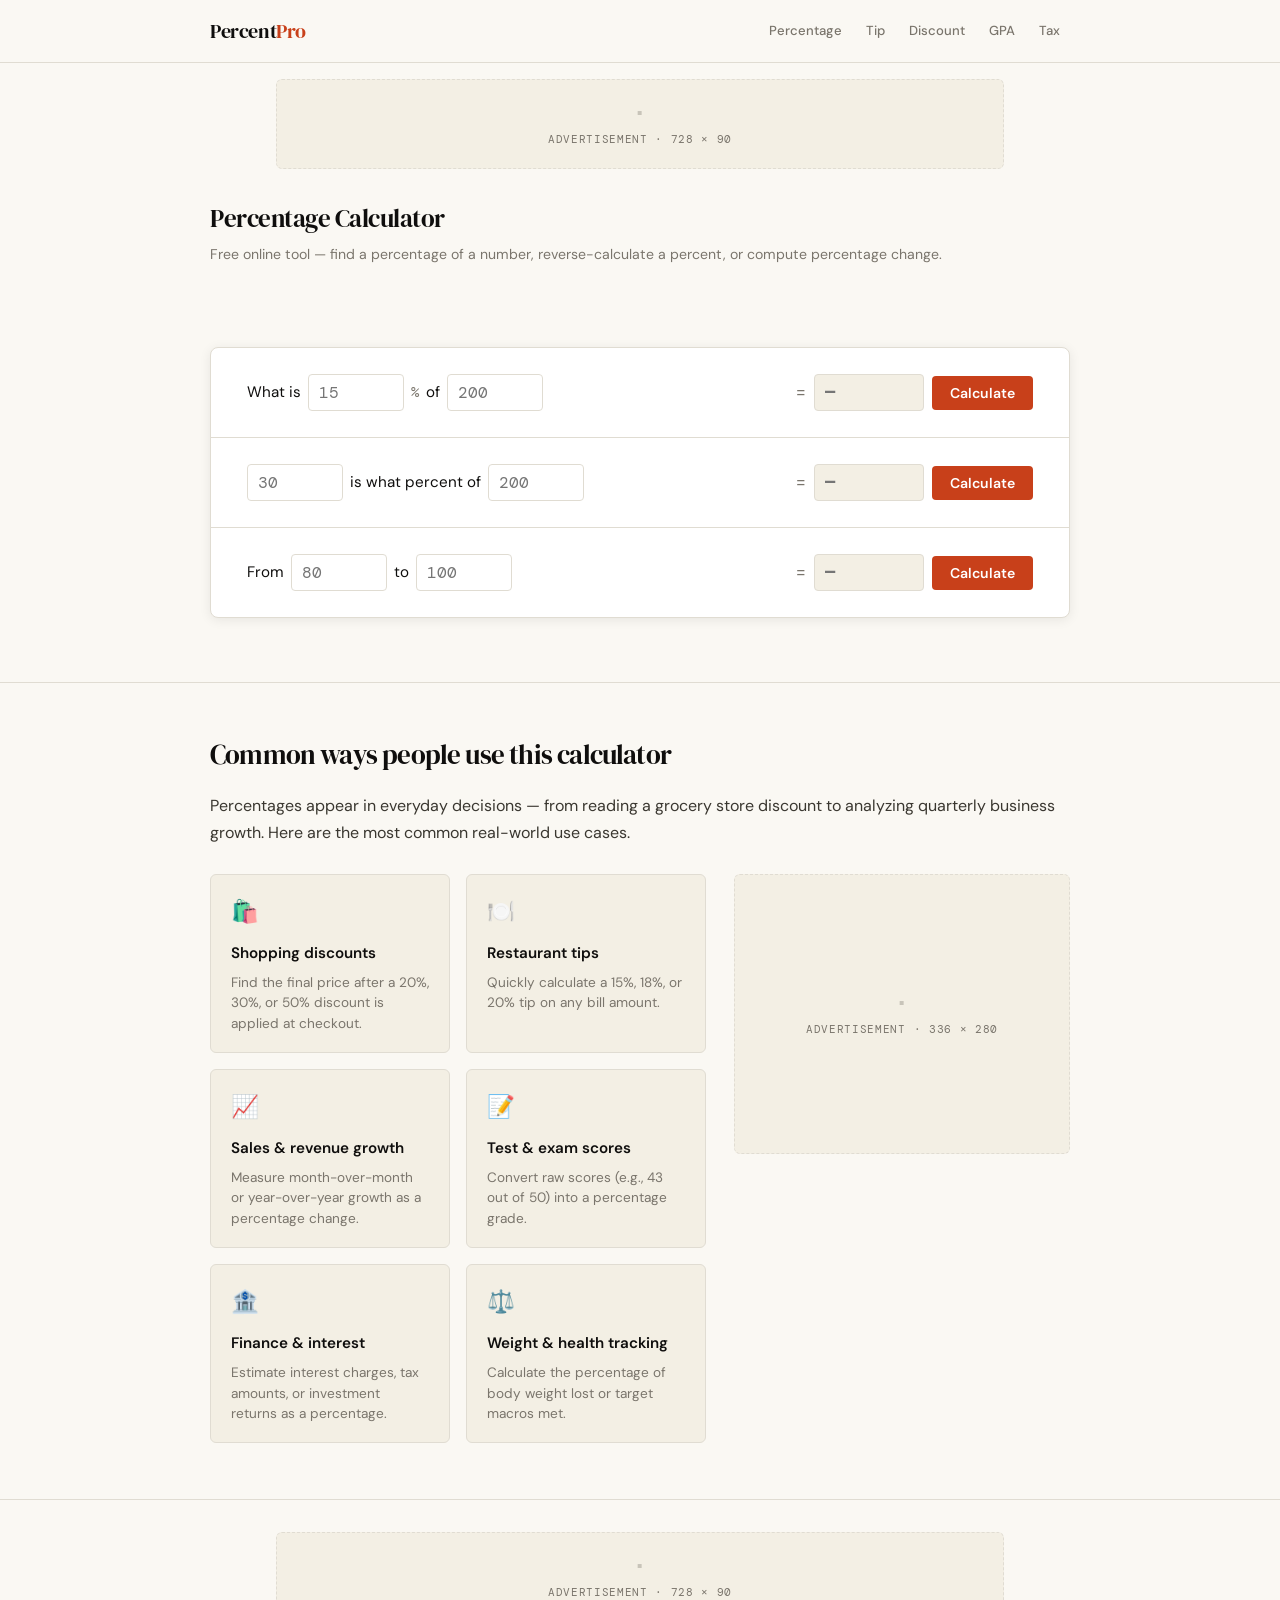
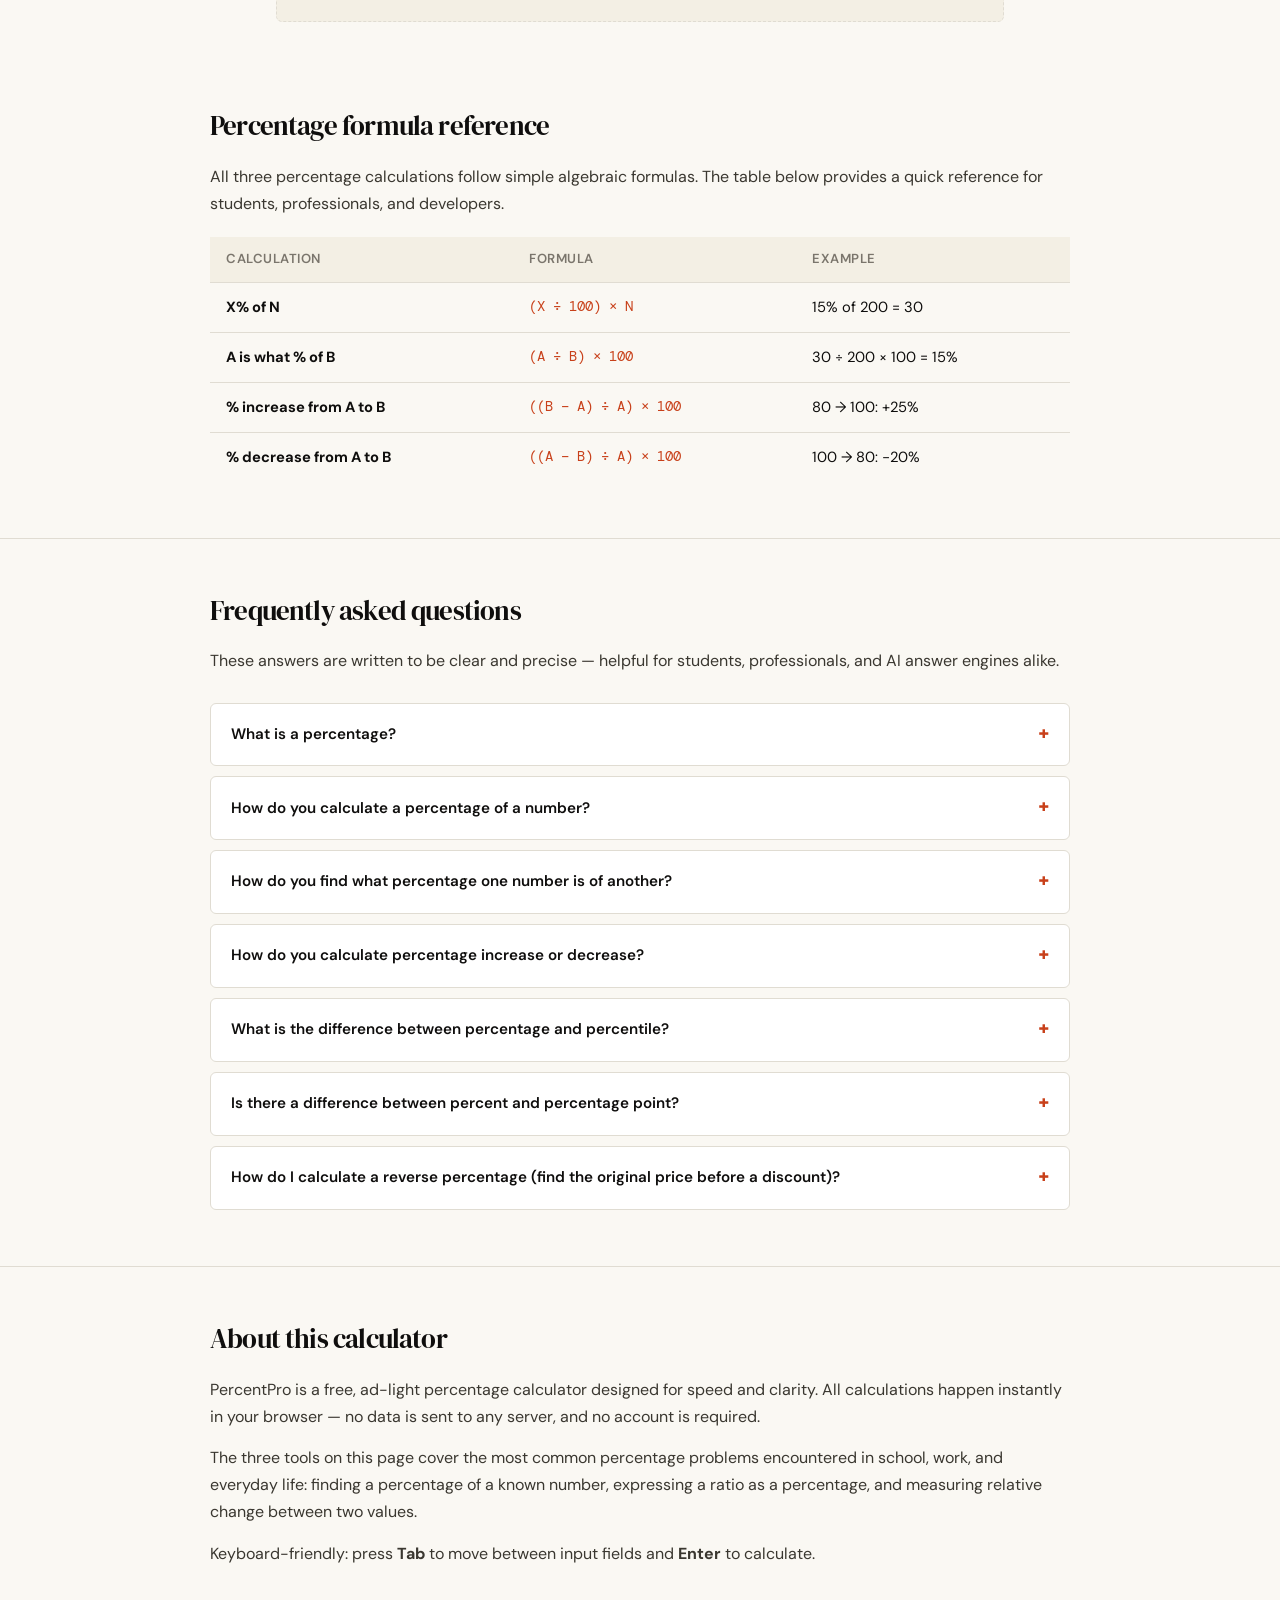
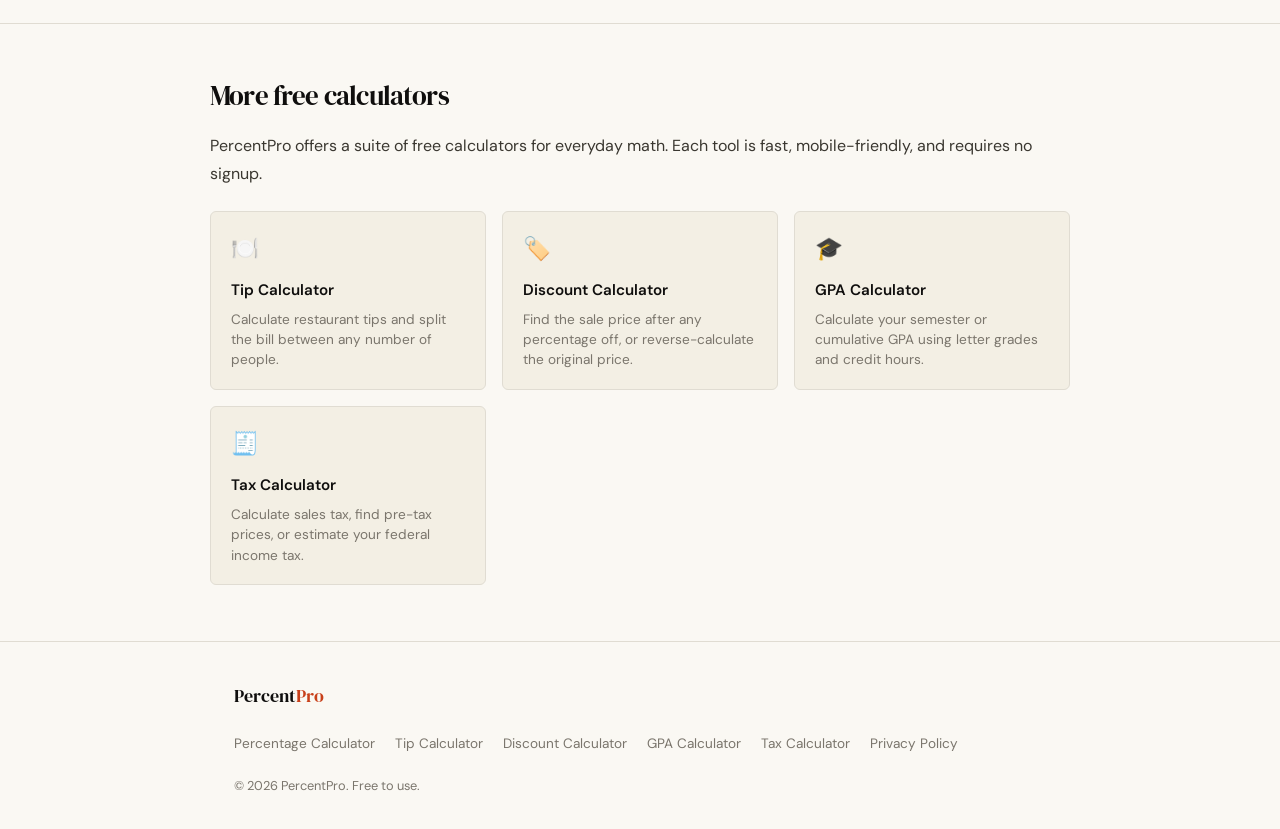
==== commit ea311d83: "Update index.html" ====
--- a/index.html
+++ b/index.html
@@ -393,6 +393,35 @@
   <p>Keyboard-friendly: press <strong>Tab</strong> to move between input fields and <strong>Enter</strong> to calculate.</p>
 </section>
 
+<!-- ── OTHER CALCULATORS ── -->
+<hr class="section-divider" />
+<section class="content-section wrap" aria-labelledby="other-heading">
+  <h2 class="section-heading" id="other-heading">More free calculators</h2>
+  <p>PercentPro offers a suite of free calculators for everyday math. Each tool is fast, mobile-friendly, and requires no signup.</p>
+  <div class="use-cases" style="margin-top:24px;">
+    <a href="/tip-calculator" class="use-case-card" style="text-decoration:none;color:inherit;display:block;">
+      <div class="use-case-icon">🍽️</div>
+      <div class="use-case-title">Tip Calculator</div>
+      <p class="use-case-desc">Calculate restaurant tips and split the bill between any number of people.</p>
+    </a>
+    <a href="/discount-calculator" class="use-case-card" style="text-decoration:none;color:inherit;display:block;">
+      <div class="use-case-icon">🏷️</div>
+      <div class="use-case-title">Discount Calculator</div>
+      <p class="use-case-desc">Find the sale price after any percentage off, or reverse-calculate the original price.</p>
+    </a>
+    <a href="/gpa-calculator" class="use-case-card" style="text-decoration:none;color:inherit;display:block;">
+      <div class="use-case-icon">🎓</div>
+      <div class="use-case-title">GPA Calculator</div>
+      <p class="use-case-desc">Calculate your semester or cumulative GPA using letter grades and credit hours.</p>
+    </a>
+    <a href="/tax-calculator" class="use-case-card" style="text-decoration:none;color:inherit;display:block;">
+      <div class="use-case-icon">🧾</div>
+      <div class="use-case-title">Tax Calculator</div>
+      <p class="use-case-desc">Calculate sales tax, find pre-tax prices, or estimate your federal income tax.</p>
+    </a>
+  </div>
+</section>
+
 </main>
 
 <!-- ── FOOTER (shared) ── -->
--- a/styles/main.css
+++ b/styles/main.css
@@ -44,7 +44,7 @@
 }
 .header-inner {
   display: flex; align-items: center; justify-content: space-between;
-  max-width: 860px; margin: 0 auto; padding: 0 24px;
+  max-width: 860px; margin: 0 auto; padding: 0;
 }
 .logo {
   font-family: var(--serif);
@@ -54,32 +54,50 @@
   text-decoration: none;
 }
 .logo span { color: var(--accent); }
-.tagline-badge {
-  font-family: var(--mono);
-  font-size: .68rem;
-  background: var(--accent-soft);
-  color: var(--accent);
-  padding: 3px 10px;
-  border-radius: 99px;
-  letter-spacing: .04em;
+
+/* ── HEADER NAV ── */
+.header-nav {
+  display: flex;
+  align-items: center;
+  gap: 4px;
+}
+.header-nav a {
+  font-family: var(--sans);
+  font-size: .82rem;
+  font-weight: 500;
+  color: var(--muted);
+  padding: 5px 10px;
+  border-radius: var(--radius);
+  text-decoration: none;
+  transition: color .15s, background .15s;
+  white-space: nowrap;
+}
+.header-nav a:hover {
+  color: var(--ink);
+  background: var(--cream);
+  text-decoration: none;
 }
 
 /* ── FOOTER ── */
 footer {
   border-top: 1.5px solid var(--rule);
-  padding: 32px 0;
+  padding: 40px 0 32px;
   margin-top: 0;
 }
 .footer-inner {
   display: flex;
+  flex-direction: column;
+  gap: 20px;
+}
+.footer-logo { font-family: var(--serif); font-size: 1.1rem; }
+.footer-links {
+  display: flex;
   flex-wrap: wrap;
-  gap: 16px;
-  justify-content: space-between;
-  align-items: center;
-}
-.footer-logo { font-family: var(--serif); font-size: 1rem; }
-.footer-links { display: flex; gap: 20px; font-size: .85rem; color: var(--muted); }
-.footer-links a { color: var(--muted); }
+  gap: 8px 20px;
+  font-size: .85rem;
+}
+.footer-links a { color: var(--muted); text-decoration: none; }
+.footer-links a:hover { color: var(--ink); }
 .footer-note { font-size: .8rem; color: var(--muted); }
 
 /* ── DIVIDER ── */
@@ -200,9 +218,12 @@
 /* ── RESPONSIVE ── */
 @media (max-width: 720px) {
   html { padding: 0 16px; }
+  body { overflow-x: hidden; }
   .wrap { padding: 0; max-width: 100%; }
+  header { padding: 12px 0; margin: 0 -16px; padding-left: 16px; padding-right: 16px; }
   .header-inner { padding: 0; max-width: 100%; margin: 0; }
-  header { padding: 12px 0; margin: 0 -16px; padding-left: 16px; padding-right: 16px; }
+  .header-nav { gap: 2px; }
+  .header-nav a { font-size: .75rem; padding: 4px 7px; }
   h1 { font-size: 1.3rem; }
   .content-section { padding: 36px 0; }
   h2.section-heading { font-size: 1.35rem; }
@@ -218,11 +239,17 @@
   .formula-table th, .formula-table td { padding: 10px 12px; }
   summary { font-size: .9rem; padding: 14px 16px; }
   .faq-body { padding: 0 16px 14px; font-size: .88rem; }
-  .footer-inner { flex-direction: column; align-items: flex-start; gap: 10px; }
+  .footer-inner { gap: 16px; }
+  .footer-links { gap: 6px 16px; }
+}
+
+@media (max-width: 500px) {
+  .header-nav a:not(:nth-child(-n+3)) { display: none; }
 }
 
 @media (max-width: 400px) {
   html { padding: 0 12px; }
   .use-cases { grid-template-columns: 1fr; }
   h1 { font-size: 1.15rem; }
-}
+  .header-nav a { font-size: .7rem; padding: 3px 5px; }
+}
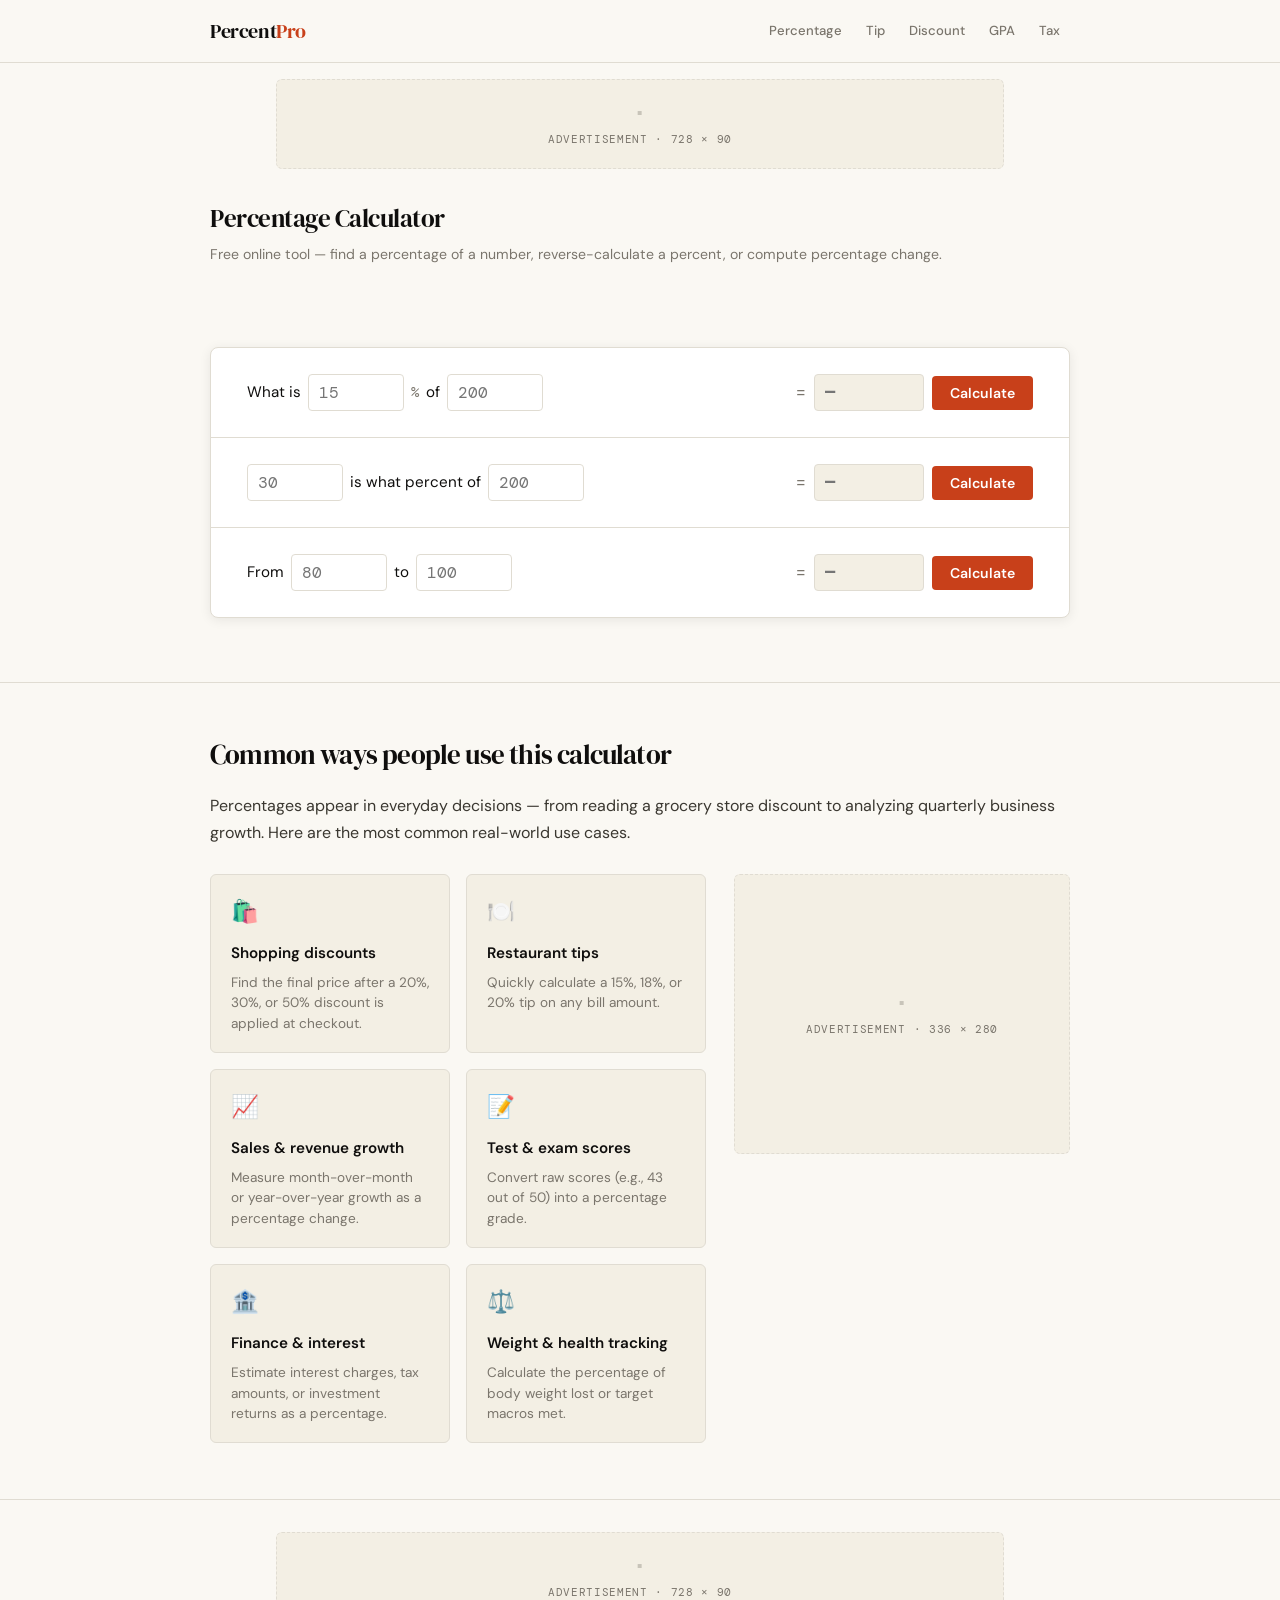
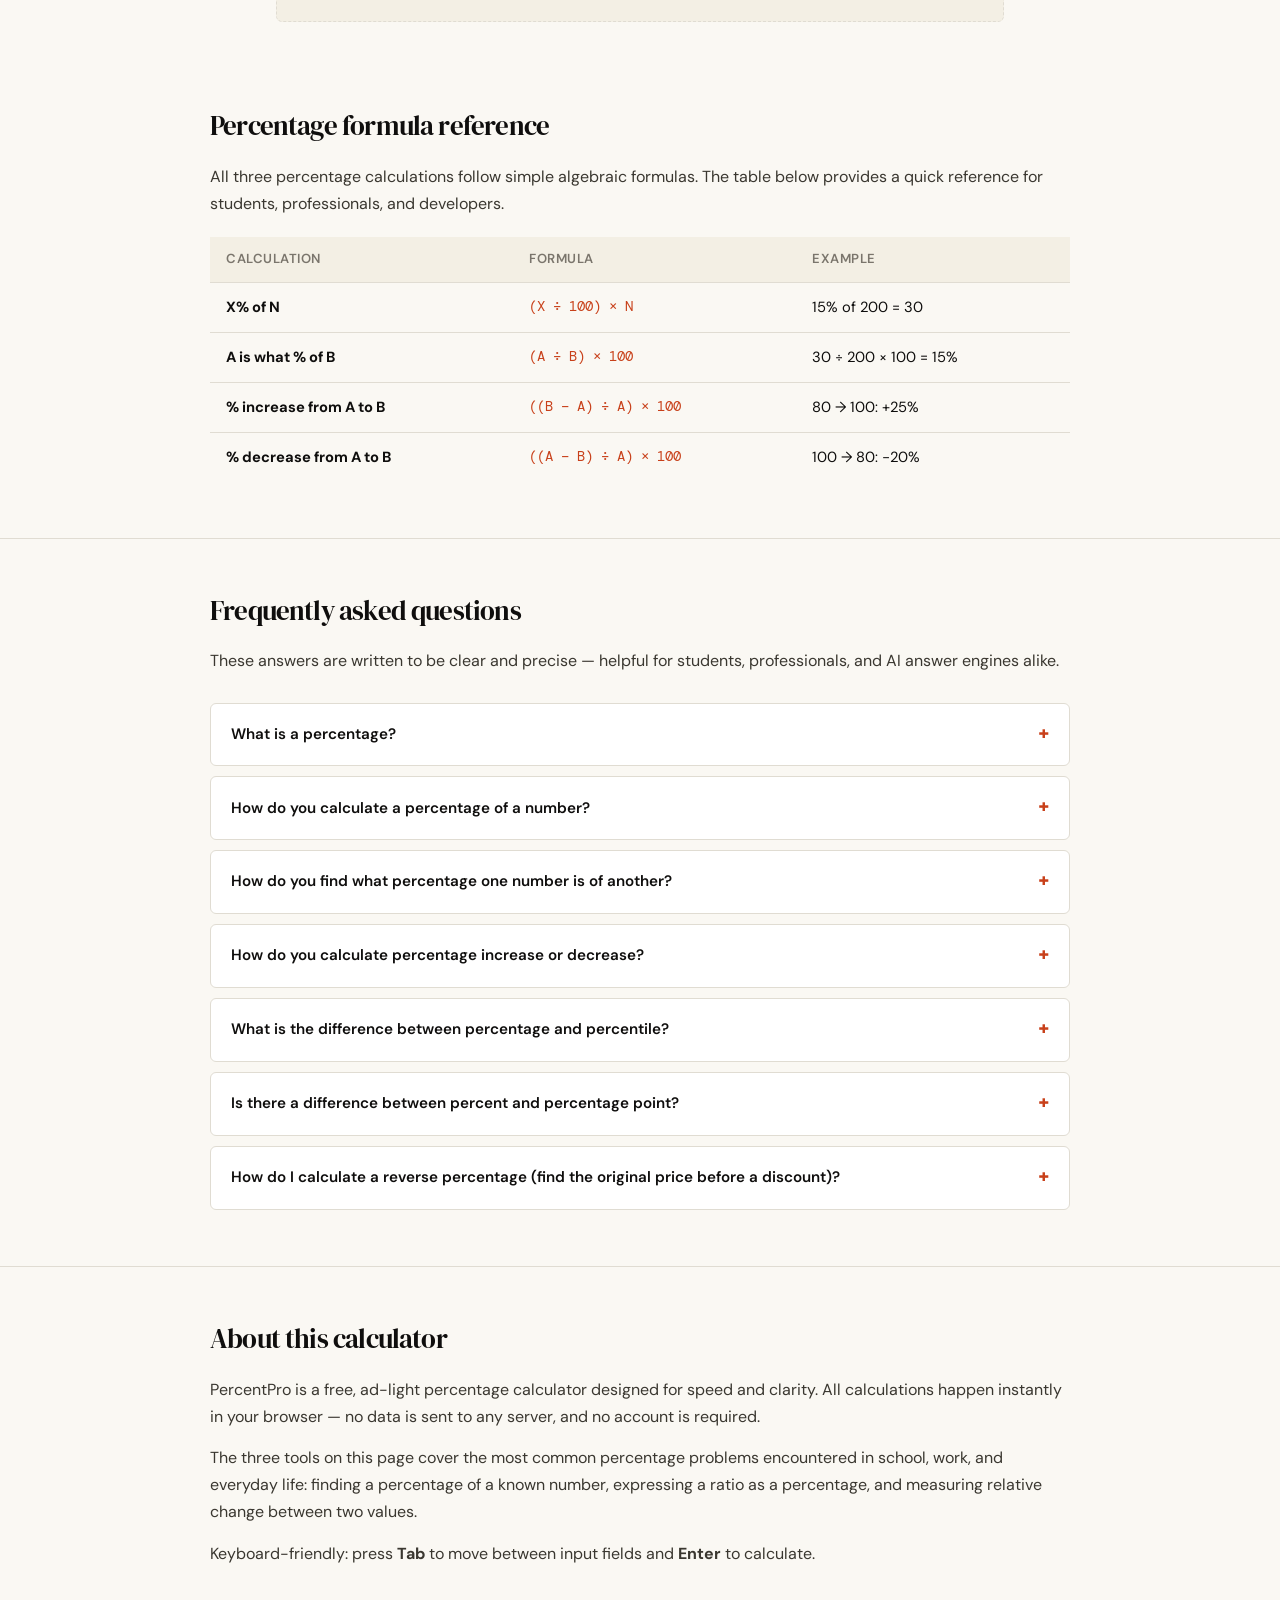
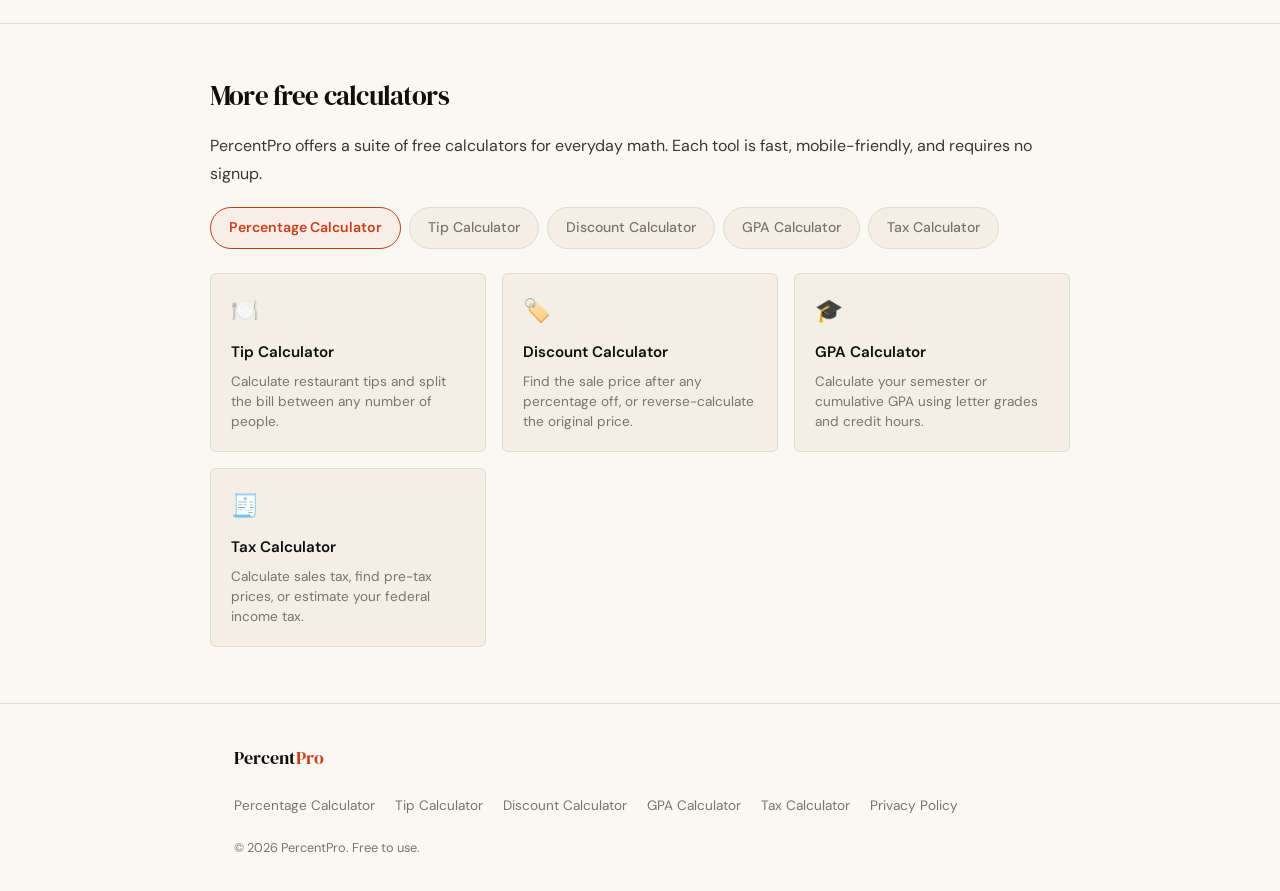
==== commit becdbf92: "Update index.html" ====
--- a/index.html
+++ b/index.html
@@ -186,6 +186,38 @@
     .btn-calc:hover { opacity: .85; }
     .btn-calc:active { opacity: 1; }
 
+    /* ── CALCULATOR PILLS ── */
+    .calc-pills {
+      display: flex;
+      flex-wrap: wrap;
+      gap: 8px;
+      margin-top: 20px;
+    }
+    .calc-pill {
+      font-family: var(--sans);
+      font-size: .88rem;
+      font-weight: 500;
+      padding: 8px 18px;
+      border-radius: 99px;
+      border: 1.5px solid var(--rule);
+      background: var(--cream);
+      color: var(--muted);
+      text-decoration: none;
+      transition: all .15s;
+      white-space: nowrap;
+    }
+    .calc-pill:hover {
+      border-color: var(--accent);
+      color: var(--accent);
+      text-decoration: none;
+    }
+    .calc-pill.active {
+      border-color: var(--accent);
+      color: var(--accent);
+      background: var(--accent-soft);
+      font-weight: 600;
+    }
+
     @media (max-width: 720px) {
       .hero { padding: 20px 0 16px; }
       .hero-sub { font-size: .82rem; }
@@ -398,6 +430,15 @@
 <section class="content-section wrap" aria-labelledby="other-heading">
   <h2 class="section-heading" id="other-heading">More free calculators</h2>
   <p>PercentPro offers a suite of free calculators for everyday math. Each tool is fast, mobile-friendly, and requires no signup.</p>
+
+  <nav class="calc-pills" aria-label="Calculator pages">
+    <a href="/" class="calc-pill active">Percentage Calculator</a>
+    <a href="/tip-calculator" class="calc-pill">Tip Calculator</a>
+    <a href="/discount-calculator" class="calc-pill">Discount Calculator</a>
+    <a href="/gpa-calculator" class="calc-pill">GPA Calculator</a>
+    <a href="/tax-calculator" class="calc-pill">Tax Calculator</a>
+  </nav>
+
   <div class="use-cases" style="margin-top:24px;">
     <a href="/tip-calculator" class="use-case-card" style="text-decoration:none;color:inherit;display:block;">
       <div class="use-case-icon">🍽️</div>
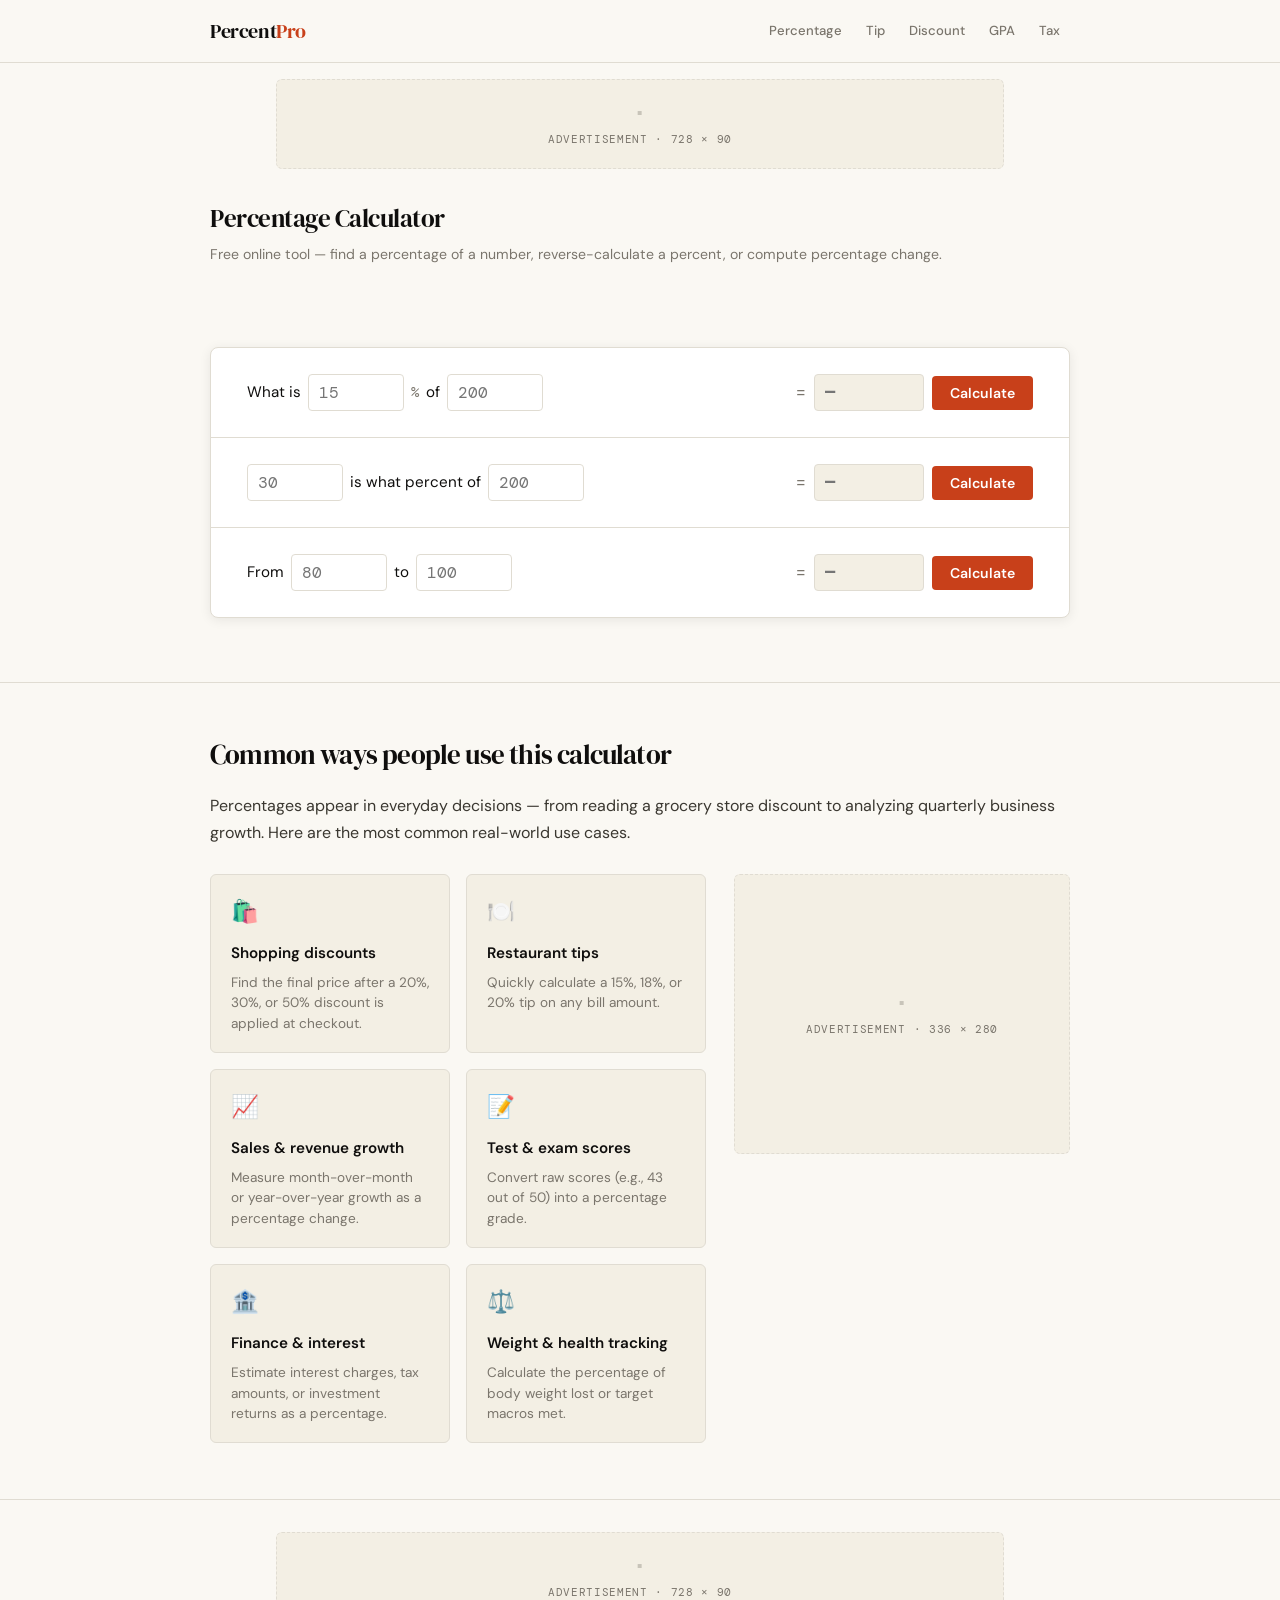
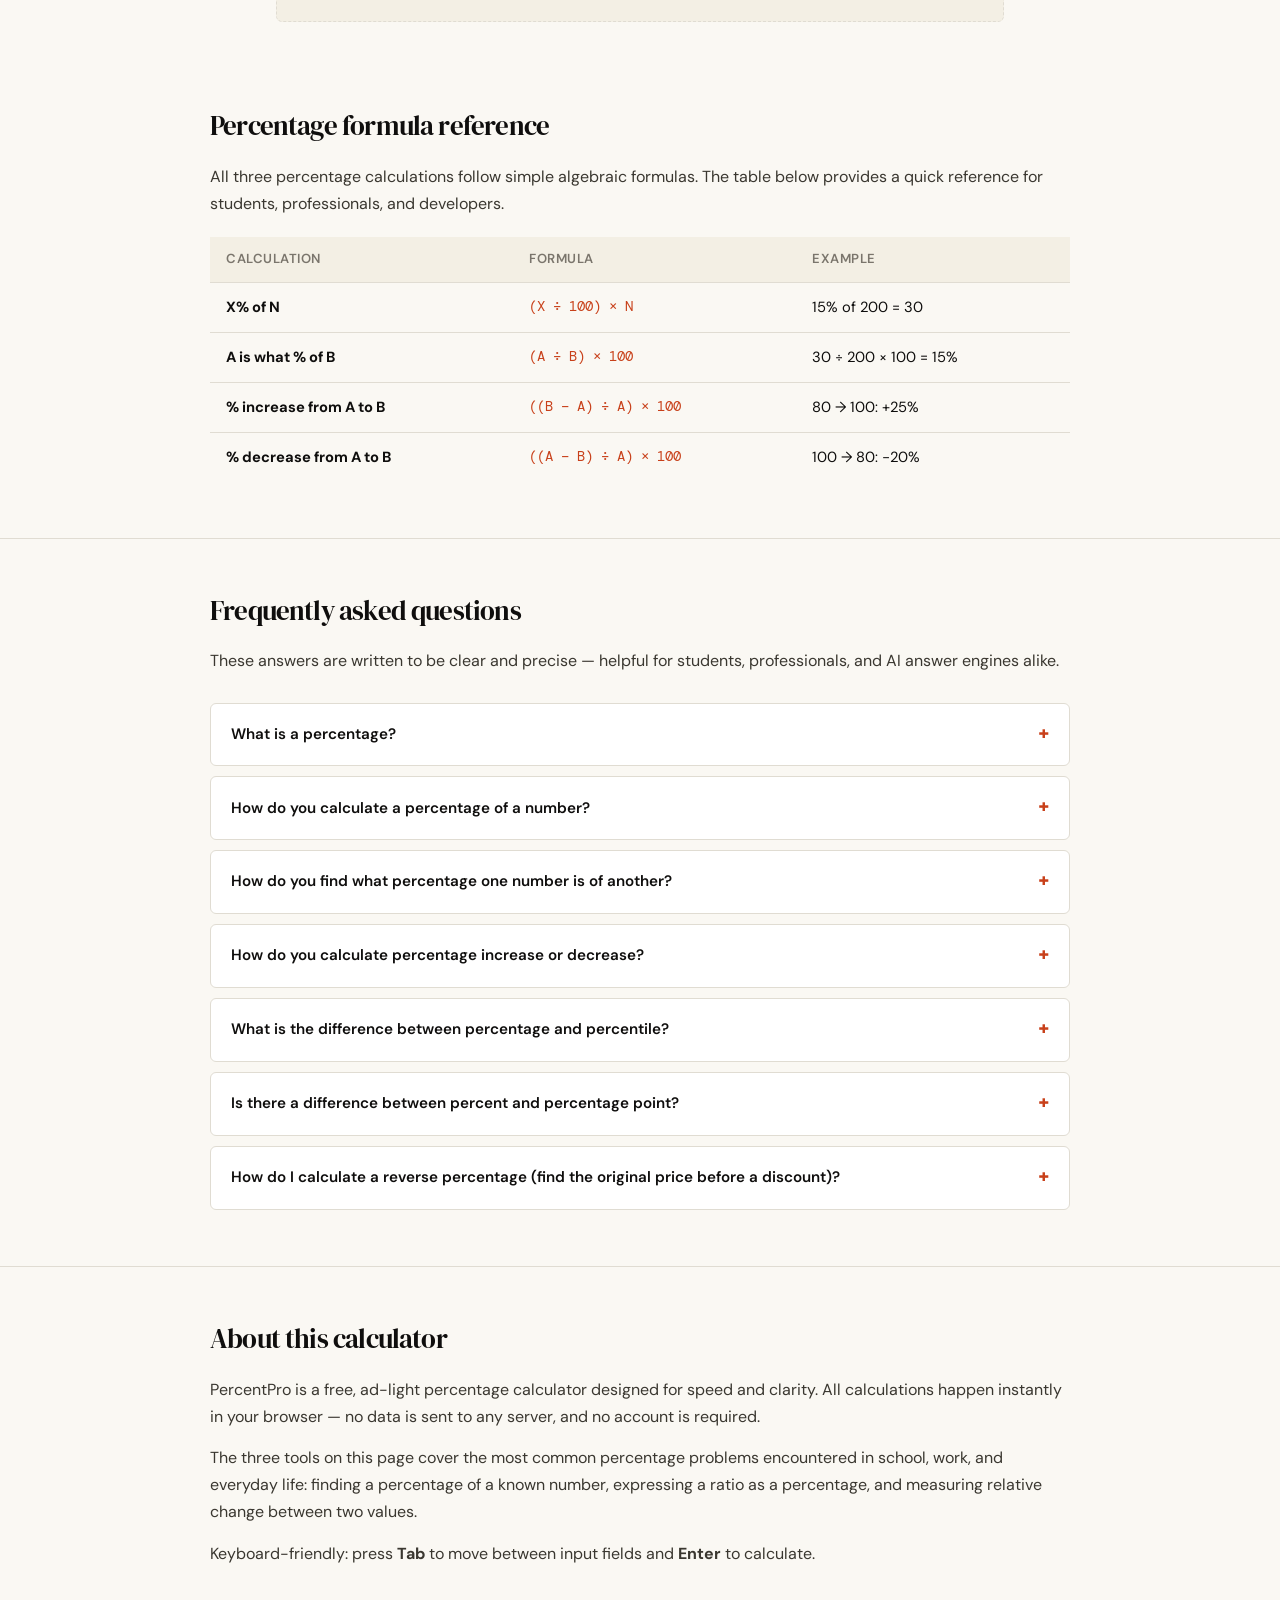
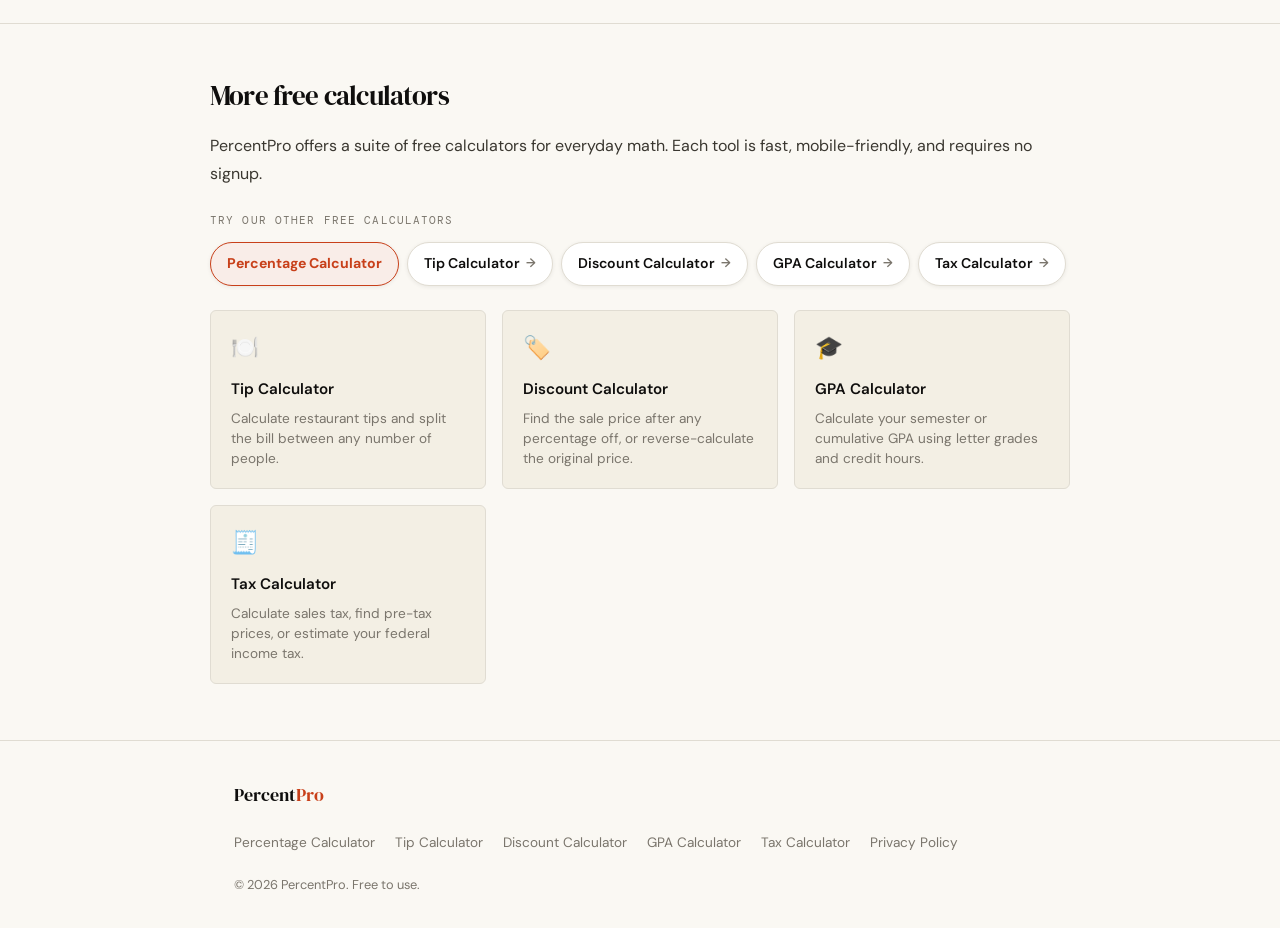
==== commit d4e88ee2: "Update index.html" ====
--- a/index.html
+++ b/index.html
@@ -187,36 +187,62 @@
     .btn-calc:active { opacity: 1; }
 
     /* ── CALCULATOR PILLS ── */
+    .calc-pills-wrap { margin-top: 24px; }
+    .calc-pills-label {
+      font-family: var(--mono);
+      font-size: .7rem;
+      letter-spacing: .1em;
+      text-transform: uppercase;
+      color: var(--muted);
+      margin-bottom: 12px;
+    }
     .calc-pills {
       display: flex;
       flex-wrap: wrap;
       gap: 8px;
-      margin-top: 20px;
     }
     .calc-pill {
       font-family: var(--sans);
       font-size: .88rem;
-      font-weight: 500;
-      padding: 8px 18px;
+      font-weight: 600;
+      padding: 9px 16px;
       border-radius: 99px;
       border: 1.5px solid var(--rule);
-      background: var(--cream);
-      color: var(--muted);
+      background: #fff;
+      color: var(--ink);
       text-decoration: none;
       transition: all .15s;
       white-space: nowrap;
+      display: inline-flex;
+      align-items: center;
+      gap: 6px;
+      box-shadow: 0 1px 4px rgba(15,14,13,.07);
+    }
+    .calc-pill::after {
+      content: '→';
+      font-size: .78rem;
+      color: var(--muted);
+      transition: transform .15s, color .15s;
     }
     .calc-pill:hover {
       border-color: var(--accent);
       color: var(--accent);
+      background: var(--accent-soft);
       text-decoration: none;
+      box-shadow: 0 2px 10px rgba(15,14,13,.11);
+    }
+    .calc-pill:hover::after {
+      color: var(--accent);
+      transform: translateX(3px);
     }
     .calc-pill.active {
       border-color: var(--accent);
       color: var(--accent);
       background: var(--accent-soft);
-      font-weight: 600;
-    }
+      font-weight: 700;
+      cursor: default;
+    }
+    .calc-pill.active::after { display: none; }
 
     @media (max-width: 720px) {
       .hero { padding: 20px 0 16px; }
@@ -431,12 +457,15 @@
   <h2 class="section-heading" id="other-heading">More free calculators</h2>
   <p>PercentPro offers a suite of free calculators for everyday math. Each tool is fast, mobile-friendly, and requires no signup.</p>
 
-  <nav class="calc-pills" aria-label="Calculator pages">
-    <a href="/" class="calc-pill active">Percentage Calculator</a>
-    <a href="/tip-calculator" class="calc-pill">Tip Calculator</a>
-    <a href="/discount-calculator" class="calc-pill">Discount Calculator</a>
-    <a href="/gpa-calculator" class="calc-pill">GPA Calculator</a>
-    <a href="/tax-calculator" class="calc-pill">Tax Calculator</a>
+  <nav class="calc-pills-wrap" aria-label="Calculator pages">
+    <p class="calc-pills-label">Try our other free calculators</p>
+    <div class="calc-pills">
+      <a href="/" class="calc-pill active">Percentage Calculator</a>
+      <a href="/tip-calculator" class="calc-pill">Tip Calculator</a>
+      <a href="/discount-calculator" class="calc-pill">Discount Calculator</a>
+      <a href="/gpa-calculator" class="calc-pill">GPA Calculator</a>
+      <a href="/tax-calculator" class="calc-pill">Tax Calculator</a>
+    </div>
   </nav>
 
   <div class="use-cases" style="margin-top:24px;">
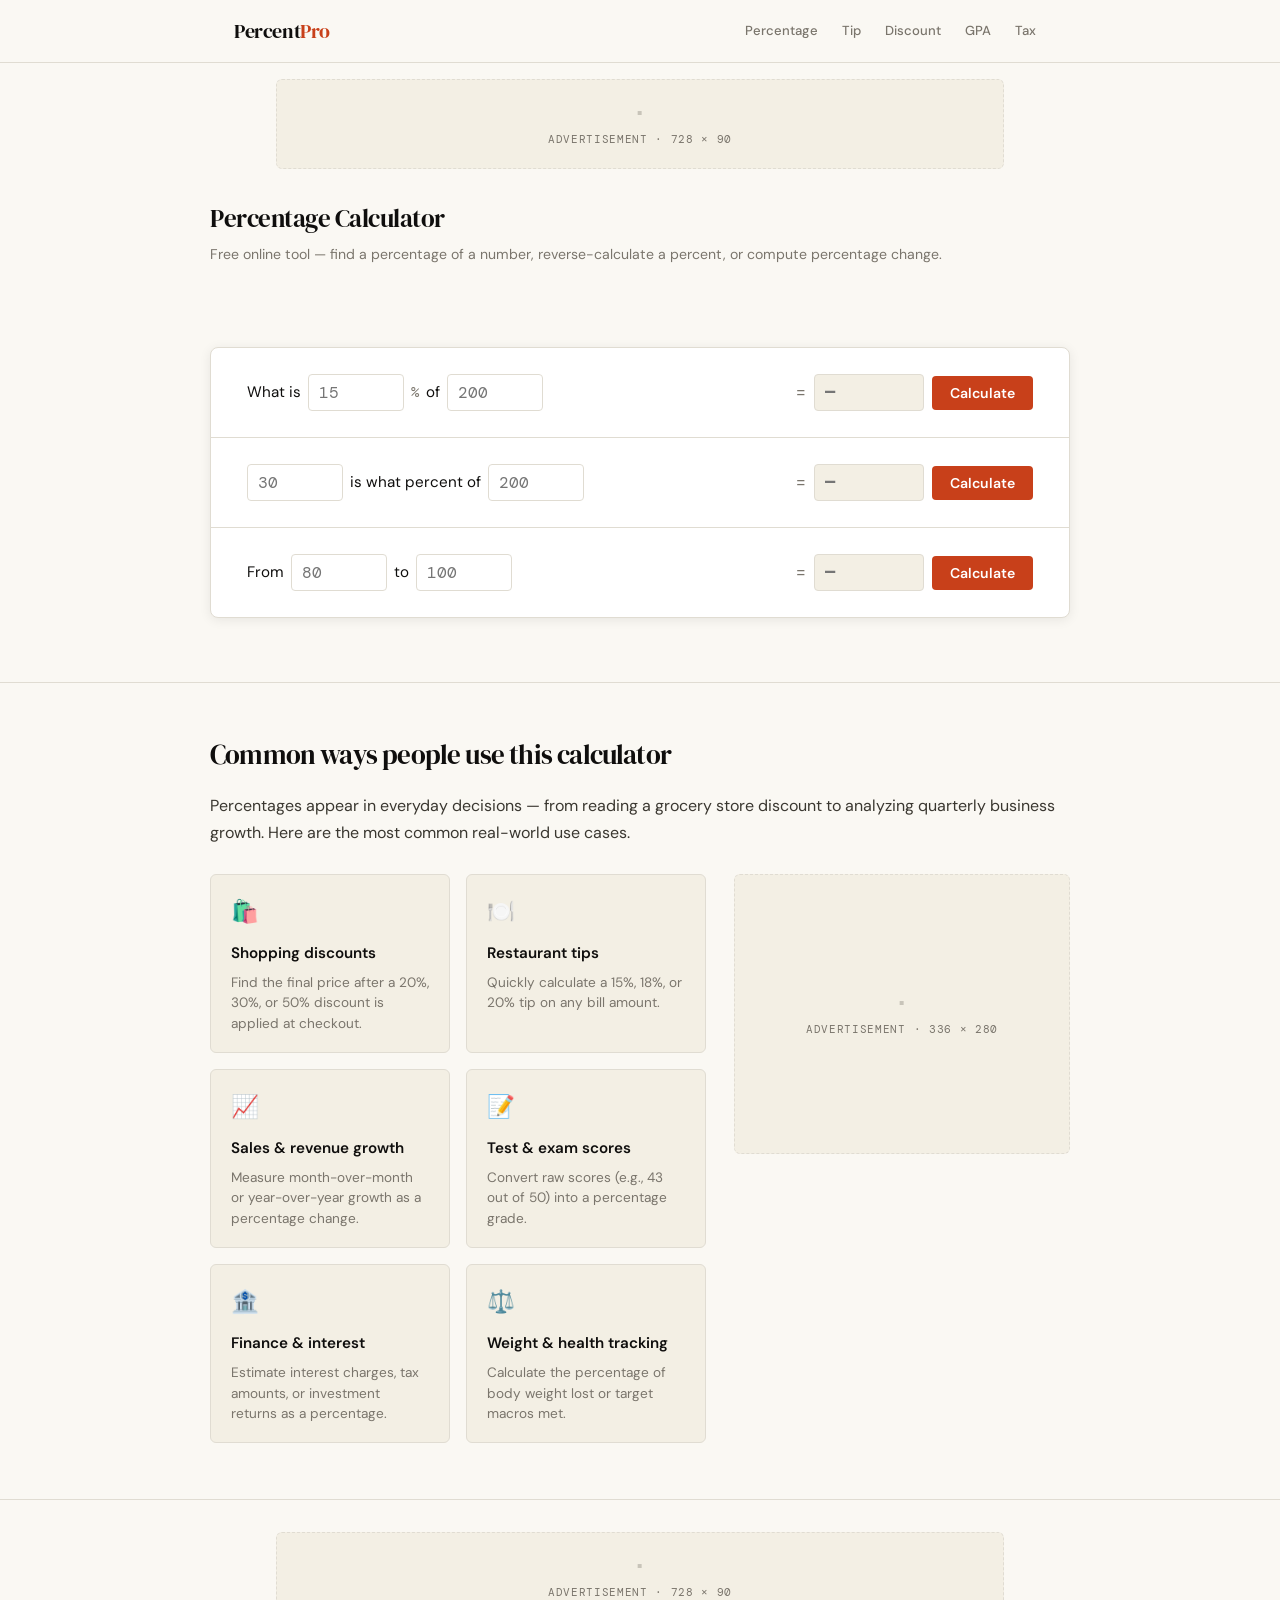
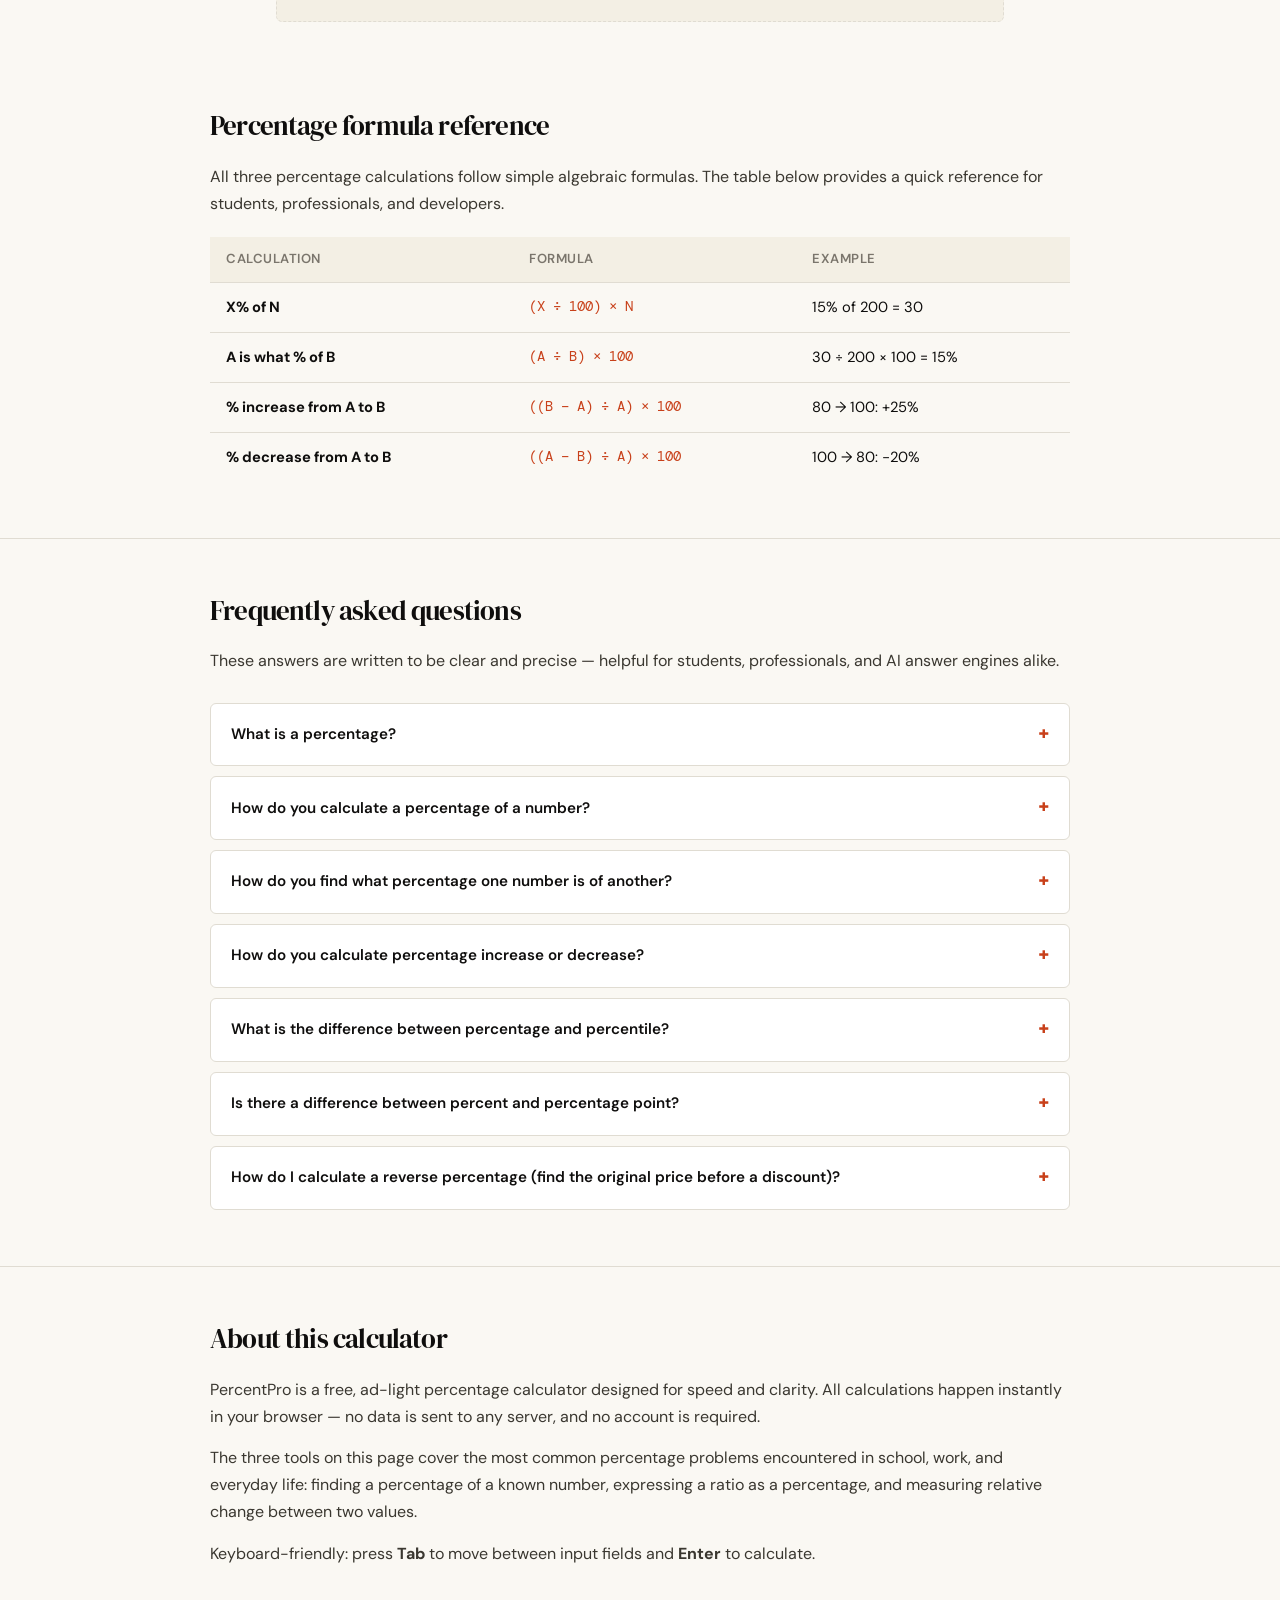
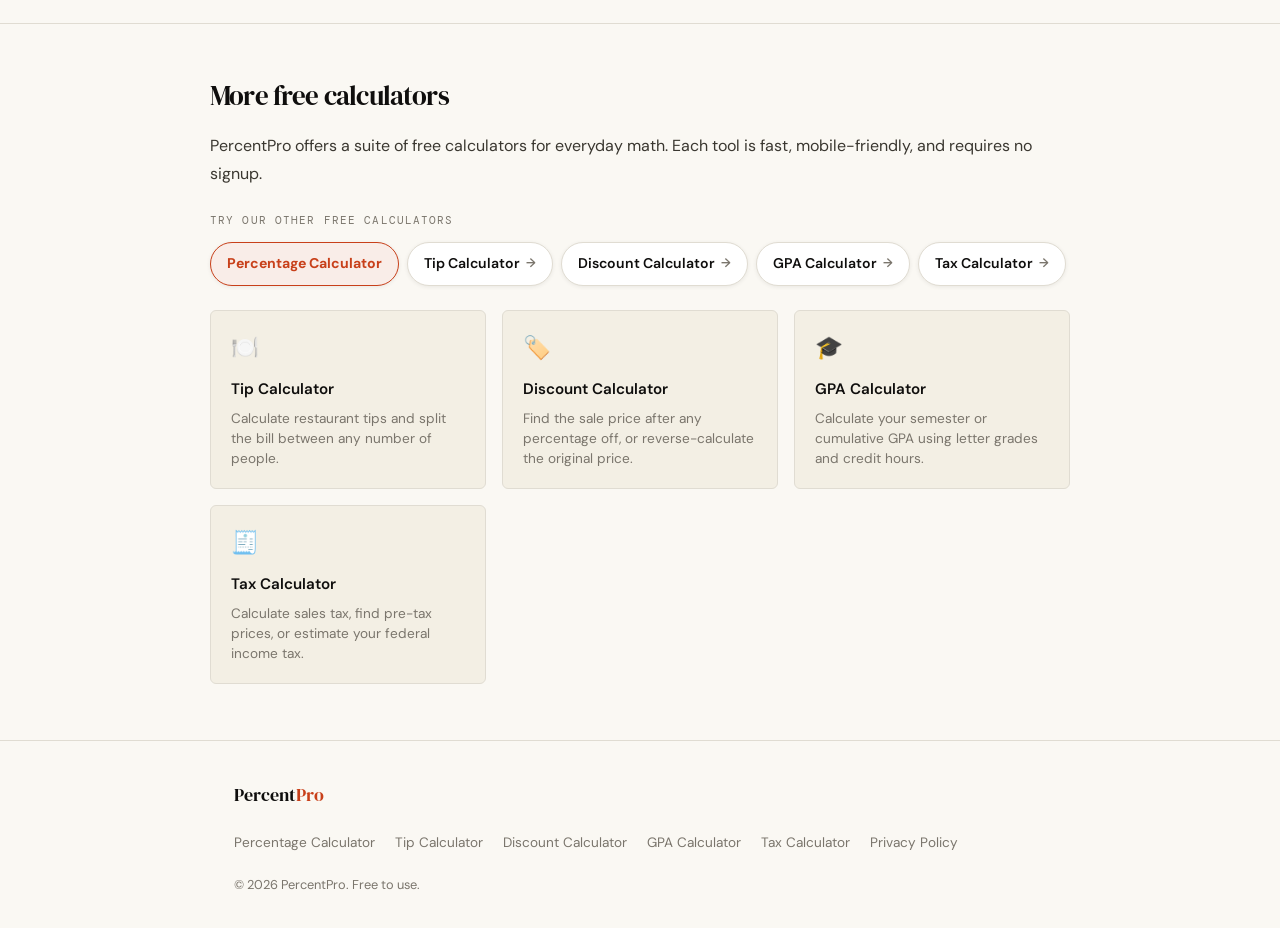
==== commit 84a377ea: "Update index.html" ====
--- a/index.html
+++ b/index.html
@@ -108,7 +108,7 @@
   <link href="https://fonts.googleapis.com/css2?family=DM+Serif+Display:ital@0;1&family=DM+Mono:wght@400;500&family=DM+Sans:wght@400;500;600&display=swap" rel="stylesheet" />
 
   <!-- ── SHARED STYLES ── -->
-  <link rel="stylesheet" href="/styles/main.css" />
+  <link rel="stylesheet" href="/styles/main.css?v=2" />
 
   <style>
     /* ── PAGE-SPECIFIC: Calculator ── */
--- a/styles/main.css
+++ b/styles/main.css
@@ -33,18 +33,28 @@
 a { color: var(--accent); text-decoration: none; }
 a:hover { text-decoration: underline; }
 
-/* ── LAYOUT ── */
-.wrap { max-width: 860px; margin: 0 auto; padding: 0 24px; }
+/* ── LAYOUT ──
+   .wrap is the single source of truth for horizontal rhythm.
+   All page sections use .wrap to stay aligned.
+*/
+.wrap {
+  max-width: 860px;
+  margin: 0 auto;
+  padding: 0 24px;
+}
 
 /* ── HEADER ── */
 header {
   border-bottom: 1.5px solid var(--rule);
-  padding: 14px 0;
   background: var(--paper);
 }
 .header-inner {
-  display: flex; align-items: center; justify-content: space-between;
-  max-width: 860px; margin: 0 auto; padding: 0;
+  display: flex;
+  align-items: center;
+  justify-content: space-between;
+  max-width: 860px;
+  margin: 0 auto;
+  padding: 14px 24px;
 }
 .logo {
   font-family: var(--serif);
@@ -82,9 +92,11 @@
 footer {
   border-top: 1.5px solid var(--rule);
   padding: 40px 0 32px;
-  margin-top: 0;
 }
 .footer-inner {
+  max-width: 860px;
+  margin: 0 auto;
+  padding: 0 24px;
   display: flex;
   flex-direction: column;
   gap: 20px;
@@ -217,28 +229,34 @@
 
 /* ── RESPONSIVE ── */
 @media (max-width: 720px) {
-  html { padding: 0 16px; }
-  body { overflow-x: hidden; }
-  .wrap { padding: 0; max-width: 100%; }
-  header { padding: 12px 0; margin: 0 -16px; padding-left: 16px; padding-right: 16px; }
-  .header-inner { padding: 0; max-width: 100%; margin: 0; }
-  .header-nav { gap: 2px; }
-  .header-nav a { font-size: .75rem; padding: 4px 7px; }
+  /* Single source of truth for mobile padding */
+  .wrap,
+  .header-inner,
+  .footer-inner { padding-left: 16px; padding-right: 16px; }
+
   h1 { font-size: 1.3rem; }
   .content-section { padding: 36px 0; }
   h2.section-heading { font-size: 1.35rem; }
+
+  .header-nav { gap: 2px; }
+  .header-nav a { font-size: .75rem; padding: 4px 7px; }
+
   .ad-leaderboard { height: 60px; }
   .ad-rectangle { float: none; width: 100%; height: 120px; margin: 0 0 20px 0; }
   .ad-banner { height: 60px; }
+
   .use-cases { grid-template-columns: 1fr 1fr; gap: 12px; }
   .use-case-card { padding: 14px 16px; }
   .use-case-icon { font-size: 1.2rem; margin-bottom: 6px; }
   .use-case-title { font-size: .88rem; }
   .use-case-desc { font-size: .8rem; }
+
   .formula-table th:nth-child(3), .formula-table td:nth-child(3) { display: none; }
   .formula-table th, .formula-table td { padding: 10px 12px; }
+
   summary { font-size: .9rem; padding: 14px 16px; }
   .faq-body { padding: 0 16px 14px; font-size: .88rem; }
+
   .footer-inner { gap: 16px; }
   .footer-links { gap: 6px 16px; }
 }
@@ -248,7 +266,10 @@
 }
 
 @media (max-width: 400px) {
-  html { padding: 0 12px; }
+  .wrap,
+  .header-inner,
+  .footer-inner { padding-left: 12px; padding-right: 12px; }
+
   .use-cases { grid-template-columns: 1fr; }
   h1 { font-size: 1.15rem; }
   .header-nav a { font-size: .7rem; padding: 3px 5px; }
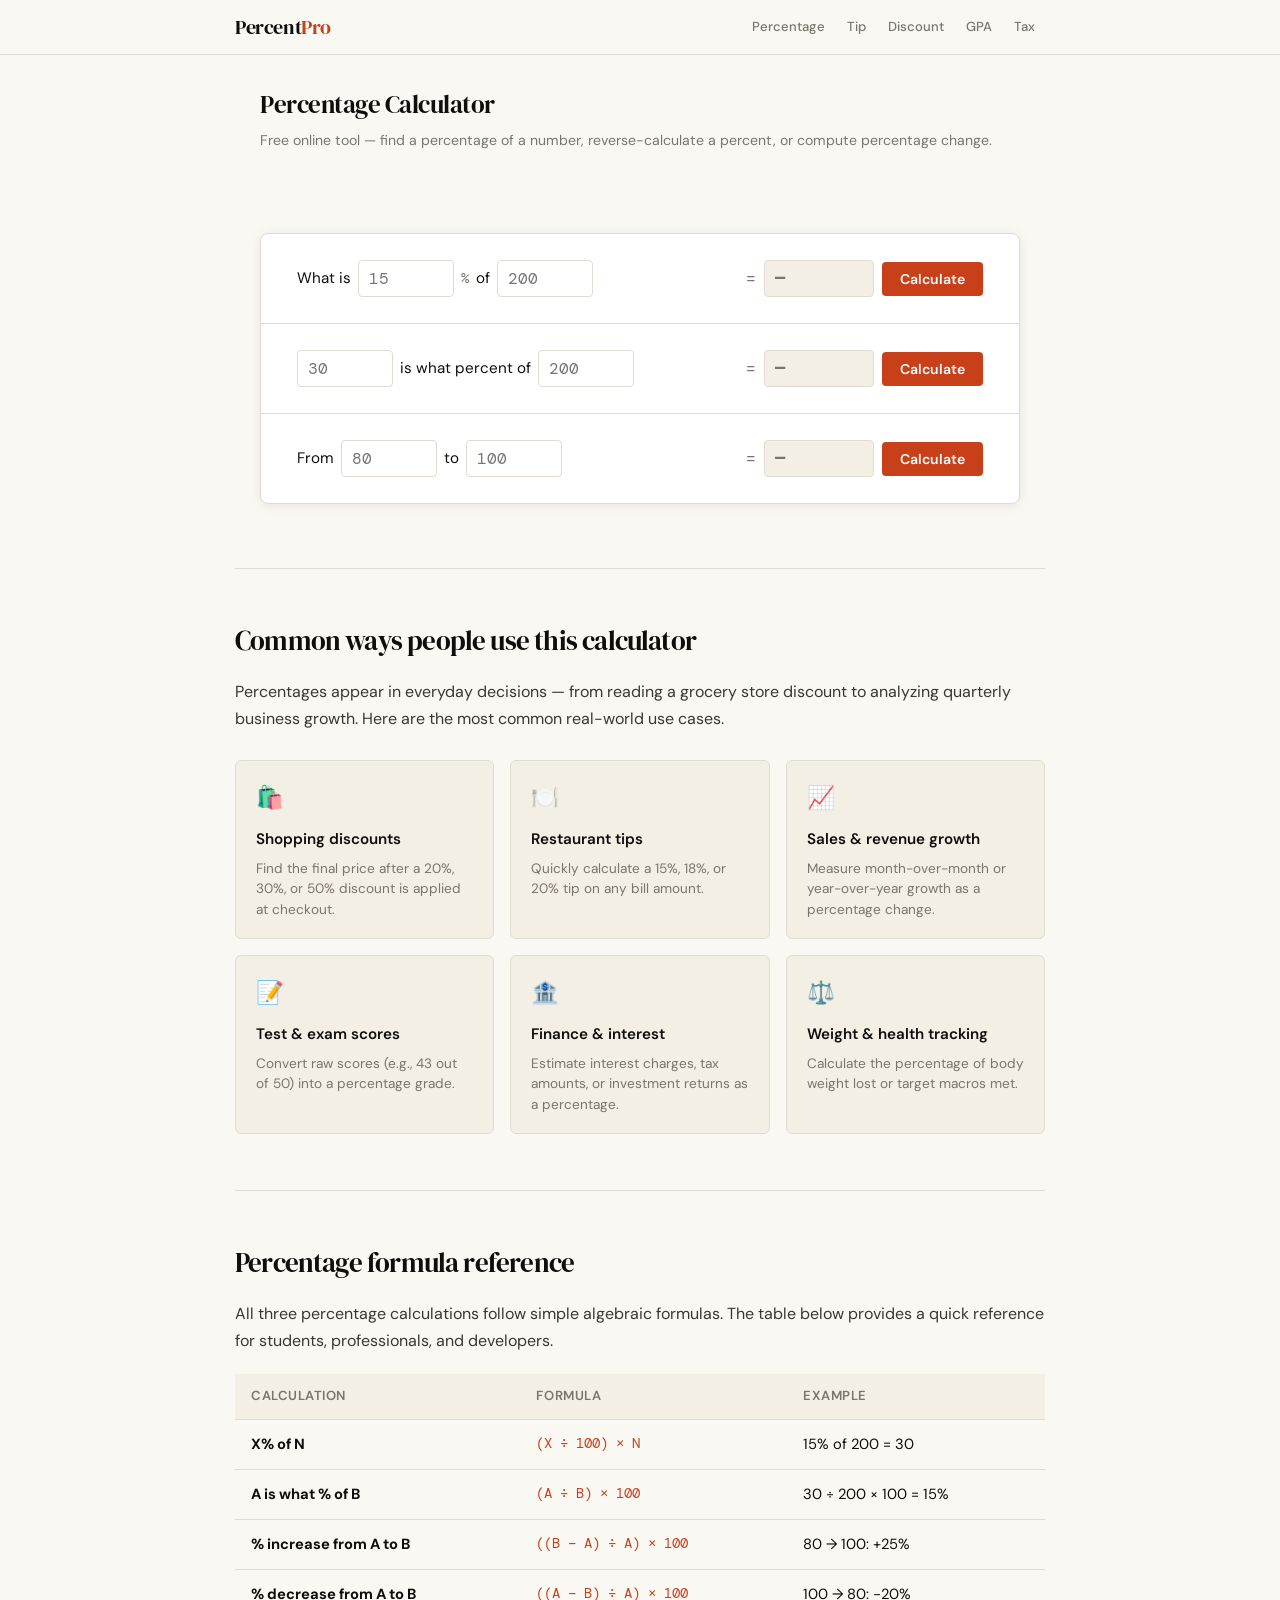
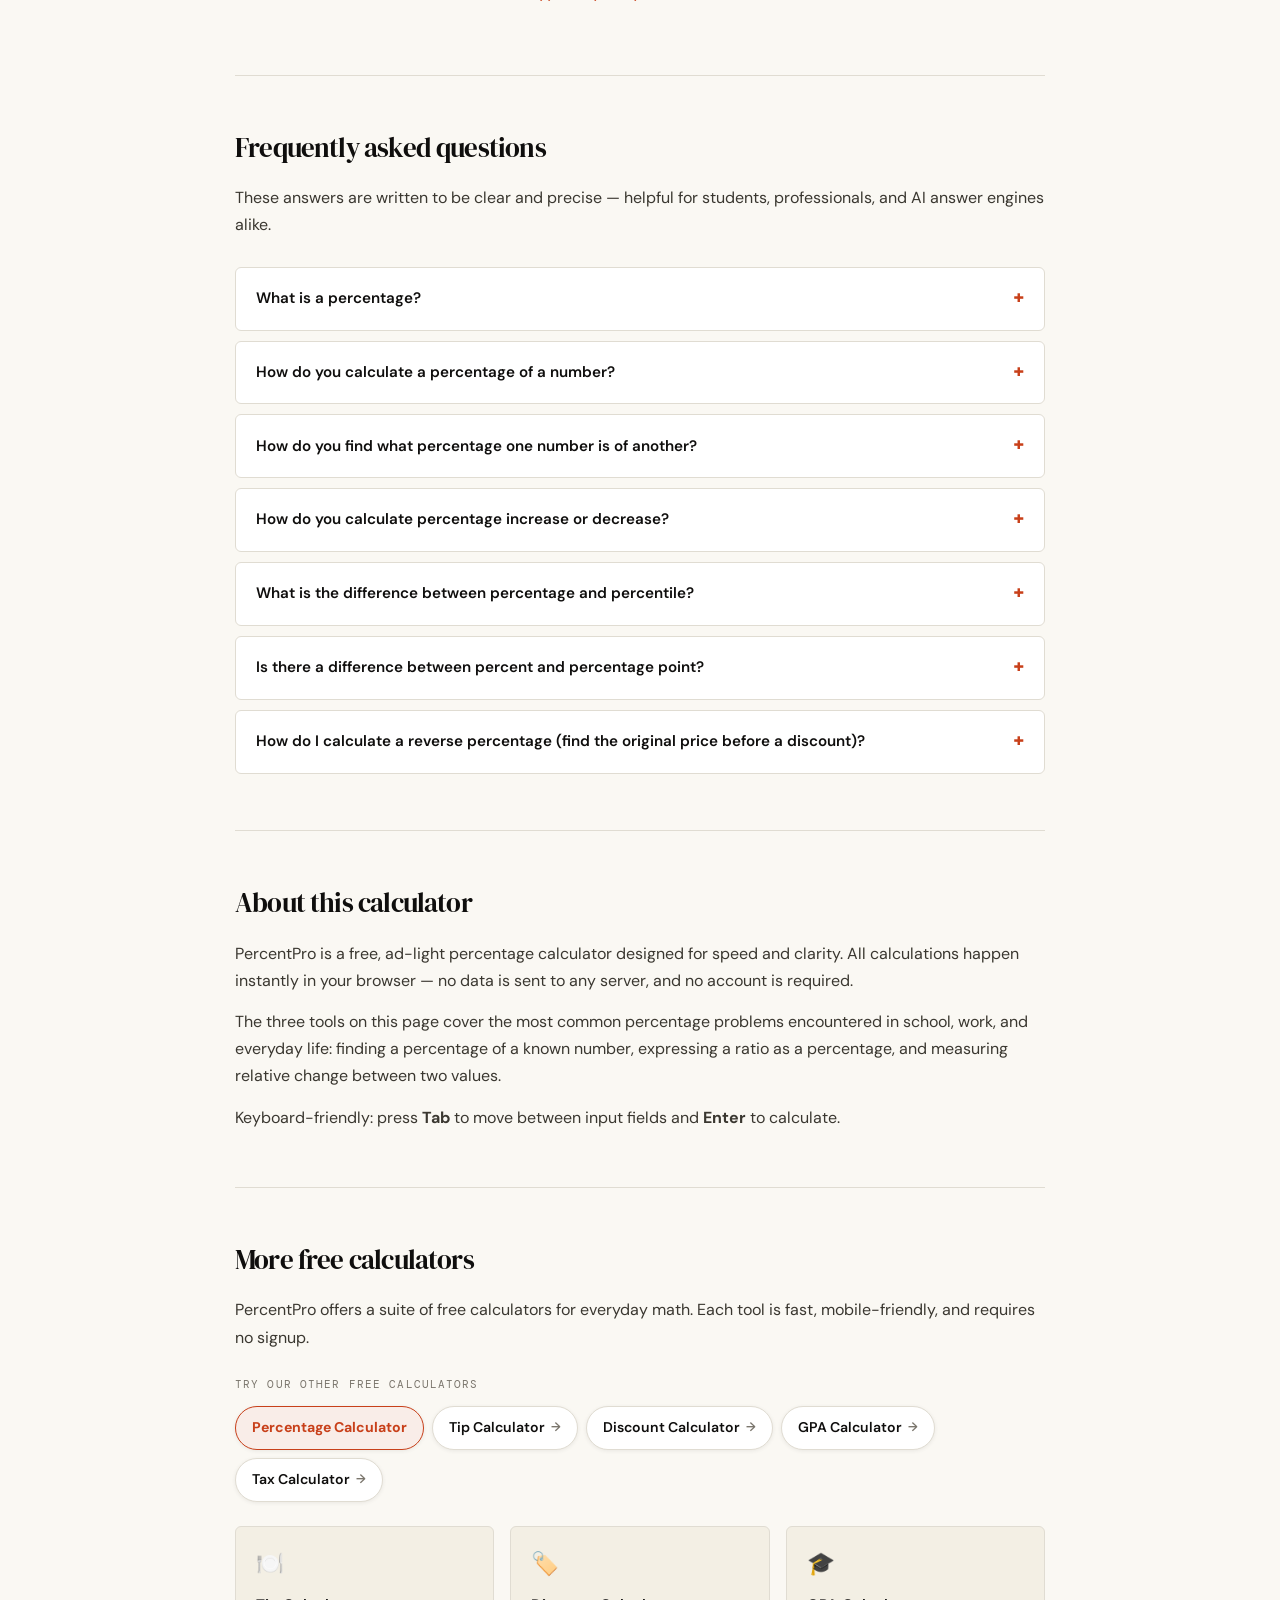
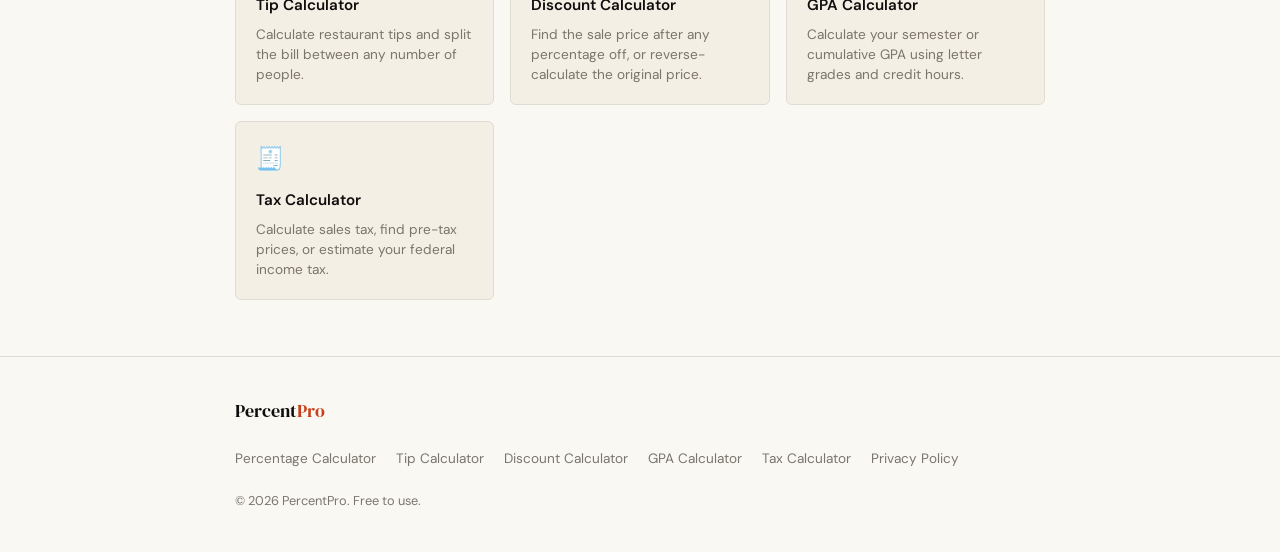
==== commit a61866ab: "Update index.html" ====
--- a/index.html
+++ b/index.html
@@ -108,14 +108,14 @@
   <link href="https://fonts.googleapis.com/css2?family=DM+Serif+Display:ital@0;1&family=DM+Mono:wght@400;500&family=DM+Sans:wght@400;500;600&display=swap" rel="stylesheet" />
 
   <!-- ── SHARED STYLES ── -->
-  <link rel="stylesheet" href="/styles/main.css?v=2" />
+  <link rel="stylesheet" href="/styles/main.css" />
 
   <style>
     /* ── PAGE-SPECIFIC: Calculator ── */
-    .hero { padding: 28px 0 24px; }
+    .hero { padding-top: 28px; padding-bottom: 24px; }
     .hero-sub { color: var(--muted); font-size: .88rem; }
 
-    .calc-section { padding: 28px 0 36px; }
+    .calc-section { padding-top: 28px; padding-bottom: 36px; }
     .calc-card-box {
       background: #fff;
       border: 1.5px solid var(--rule);
@@ -245,9 +245,9 @@
     .calc-pill.active::after { display: none; }
 
     @media (max-width: 720px) {
-      .hero { padding: 20px 0 16px; }
+      .hero { padding-top: 20px; padding-bottom: 16px; }
       .hero-sub { font-size: .82rem; }
-      .calc-section { padding: 0 0 28px; }
+      .calc-section { padding-top: 0; padding-bottom: 28px; }
       .calc-card-box { margin: 16px 0; border-radius: 6px; }
       .calc-row { flex-direction: column; align-items: flex-start; gap: 10px; padding: 18px 16px; }
       .expr { gap: 6px; width: 100%; }
@@ -267,12 +267,6 @@
 <script src="/components/header.js"></script>
 
 <!-- ── AD: Leaderboard 728×90 ── -->
-<div class="wrap">
-  <div class="ad-slot ad-leaderboard" aria-label="Advertisement">
-    Advertisement · 728 × 90
-  </div>
-</div>
-
 <main>
 
 <!-- ── HERO ── -->
@@ -341,9 +335,7 @@
   <h2 class="section-heading" id="uses-heading">Common ways people use this calculator</h2>
   <p>Percentages appear in everyday decisions — from reading a grocery store discount to analyzing quarterly business growth. Here are the most common real-world use cases.</p>
 
-  <div class="clearfix">
-    <div class="ad-slot ad-rectangle" aria-label="Advertisement">Advertisement · 336 × 280</div>
-    <div class="use-cases">
+  <div class="use-cases">
       <div class="use-case-card"><div class="use-case-icon">🛍️</div><div class="use-case-title">Shopping discounts</div><p class="use-case-desc">Find the final price after a 20%, 30%, or 50% discount is applied at checkout.</p></div>
       <div class="use-case-card"><div class="use-case-icon">🍽️</div><div class="use-case-title">Restaurant tips</div><p class="use-case-desc">Quickly calculate a 15%, 18%, or 20% tip on any bill amount.</p></div>
       <div class="use-case-card"><div class="use-case-icon">📈</div><div class="use-case-title">Sales & revenue growth</div><p class="use-case-desc">Measure month-over-month or year-over-year growth as a percentage change.</p></div>
@@ -351,14 +343,7 @@
       <div class="use-case-card"><div class="use-case-icon">🏦</div><div class="use-case-title">Finance & interest</div><p class="use-case-desc">Estimate interest charges, tax amounts, or investment returns as a percentage.</p></div>
       <div class="use-case-card"><div class="use-case-icon">⚖️</div><div class="use-case-title">Weight & health tracking</div><p class="use-case-desc">Calculate the percentage of body weight lost or target macros met.</p></div>
     </div>
-  </div>
-</section>
-
-<!-- ── AD: In-content banner ── -->
-<hr class="section-divider" />
-<div class="wrap" style="padding-top:32px;padding-bottom:32px;">
-  <div class="ad-slot ad-banner" aria-label="Advertisement">Advertisement · 728 × 90</div>
-</div>
+</section>
 
 <!-- ── FORMULA REFERENCE ── -->
 <section class="content-section wrap" aria-labelledby="formulas-heading">
--- a/styles/main.css
+++ b/styles/main.css
@@ -1,5 +1,4 @@
 /* ── PercentPro Shared Styles ── */
-/* Edit this file to update styles across ALL pages instantly */
 
 /* ── TOKENS ── */
 :root {
@@ -17,30 +16,27 @@
   --radius: 4px;
   --shadow: 0 2px 12px rgba(15,14,13,.08);
   --shadow-lg: 0 8px 32px rgba(15,14,13,.12);
+  --page-pad: 25px;
 }
 
 /* ── RESET ── */
 *, *::before, *::after { box-sizing: border-box; margin: 0; padding: 0; }
-html { scroll-behavior: smooth; }
+html { scroll-behavior: smooth; overflow-x: hidden; }
 body {
   font-family: var(--sans);
   background: var(--paper);
   color: var(--ink);
   line-height: 1.7;
   font-size: 16px;
-  overflow-x: hidden;
 }
 a { color: var(--accent); text-decoration: none; }
 a:hover { text-decoration: underline; }
 
-/* ── LAYOUT ──
-   .wrap is the single source of truth for horizontal rhythm.
-   All page sections use .wrap to stay aligned.
-*/
+/* ── LAYOUT ── */
 .wrap {
   max-width: 860px;
   margin: 0 auto;
-  padding: 0 24px;
+  padding: 0 var(--page-pad);
 }
 
 /* ── HEADER ── */
@@ -54,7 +50,7 @@
   justify-content: space-between;
   max-width: 860px;
   margin: 0 auto;
-  padding: 14px 24px;
+  padding: 10px var(--page-pad);
 }
 .logo {
   font-family: var(--serif);
@@ -69,7 +65,8 @@
 .header-nav {
   display: flex;
   align-items: center;
-  gap: 4px;
+  flex-wrap: wrap;
+  gap: 2px;
 }
 .header-nav a {
   font-family: var(--sans);
@@ -88,15 +85,22 @@
   text-decoration: none;
 }
 
+/* ── MAIN ── */
+main {
+  padding: 0 var(--page-pad);
+  max-width: 860px;
+  margin: 0 auto;
+}
+
 /* ── FOOTER ── */
 footer {
   border-top: 1.5px solid var(--rule);
-  padding: 40px 0 32px;
+  padding: 40px 0;
 }
 .footer-inner {
   max-width: 860px;
   margin: 0 auto;
-  padding: 0 24px;
+  padding: 0 var(--page-pad);
   display: flex;
   flex-direction: column;
   gap: 20px;
@@ -229,10 +233,7 @@
 
 /* ── RESPONSIVE ── */
 @media (max-width: 720px) {
-  /* Single source of truth for mobile padding */
-  .wrap,
-  .header-inner,
-  .footer-inner { padding-left: 16px; padding-right: 16px; }
+  :root { --page-pad: 16px; }
 
   h1 { font-size: 1.3rem; }
   .content-section { padding: 36px 0; }
@@ -262,13 +263,14 @@
 }
 
 @media (max-width: 500px) {
-  .header-nav a:not(:nth-child(-n+3)) { display: none; }
+  /* Prevent iOS Safari zoom on input focus — must be 16px+ */
+  input[type="number"],
+  input[type="text"],
+  select { font-size: 16px !important; }
 }
 
 @media (max-width: 400px) {
-  .wrap,
-  .header-inner,
-  .footer-inner { padding-left: 12px; padding-right: 12px; }
+  :root { --page-pad: 12px; }
 
   .use-cases { grid-template-columns: 1fr; }
   h1 { font-size: 1.15rem; }
